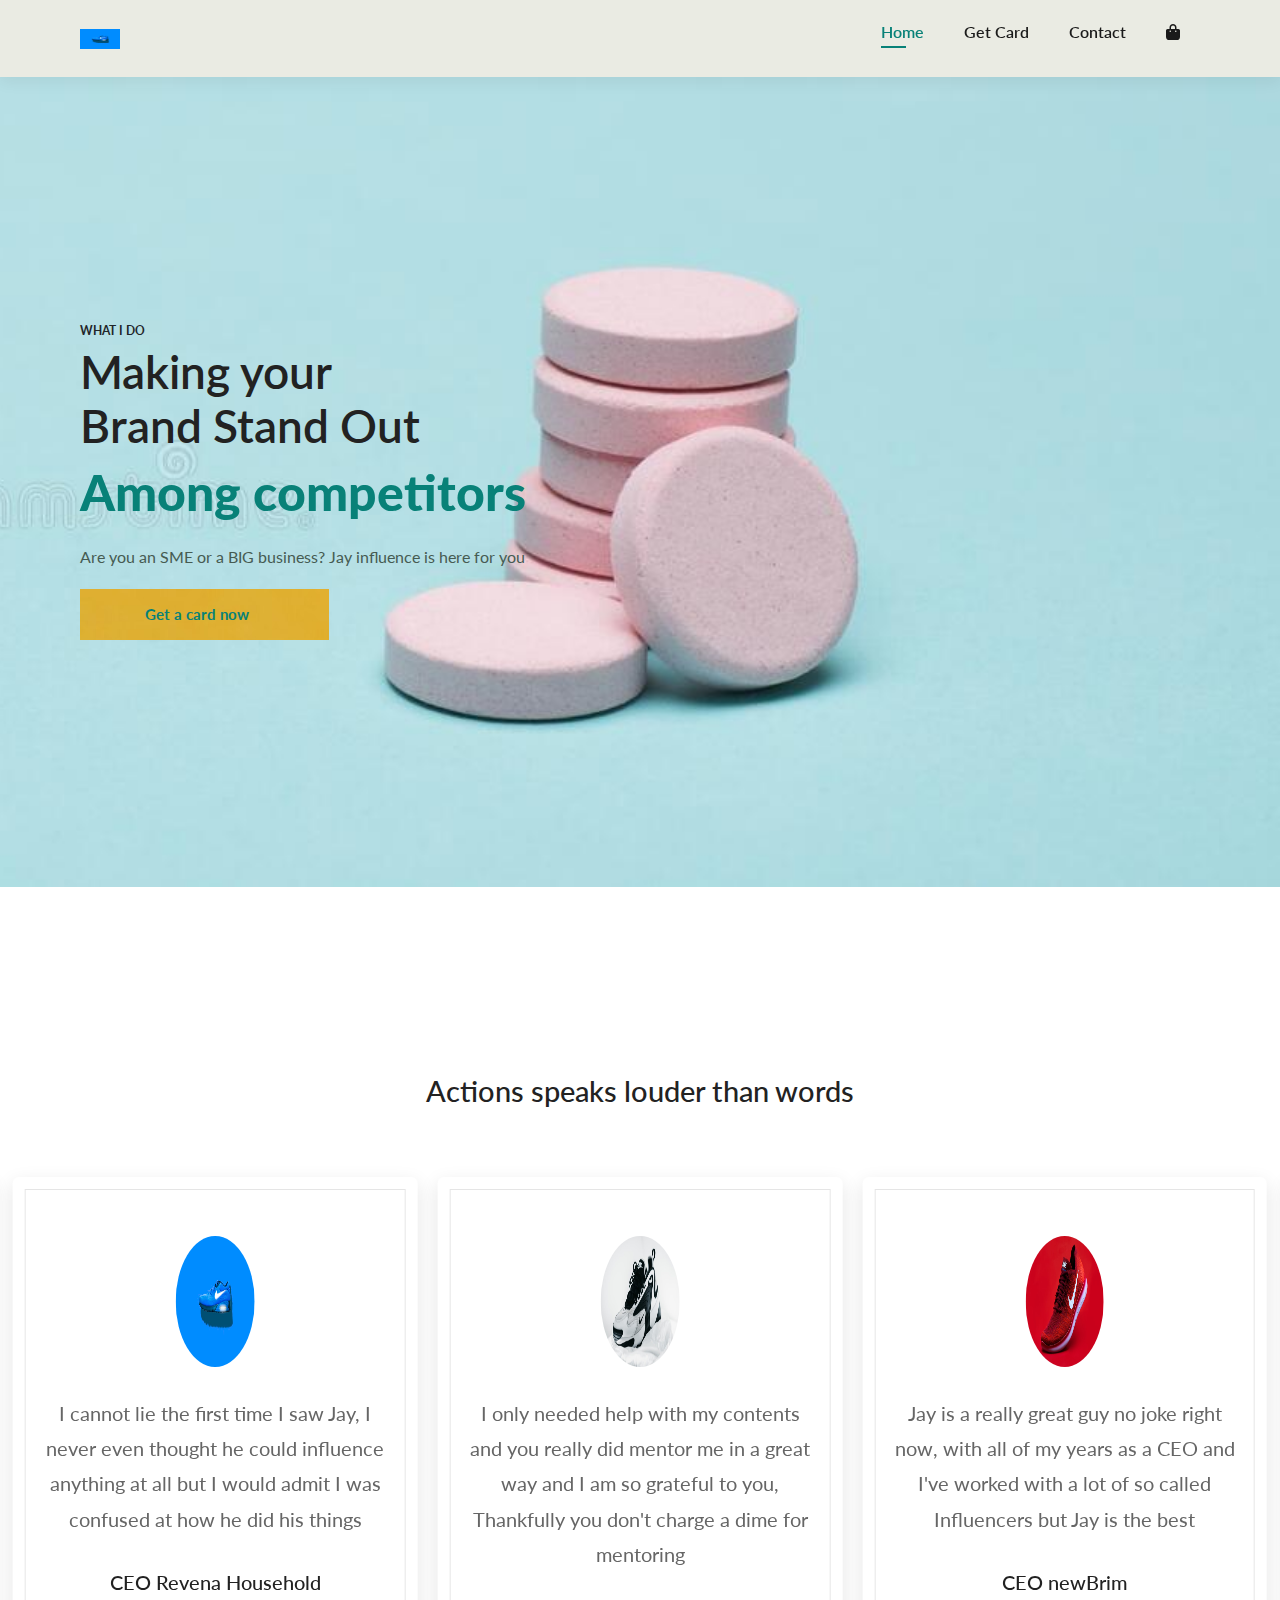
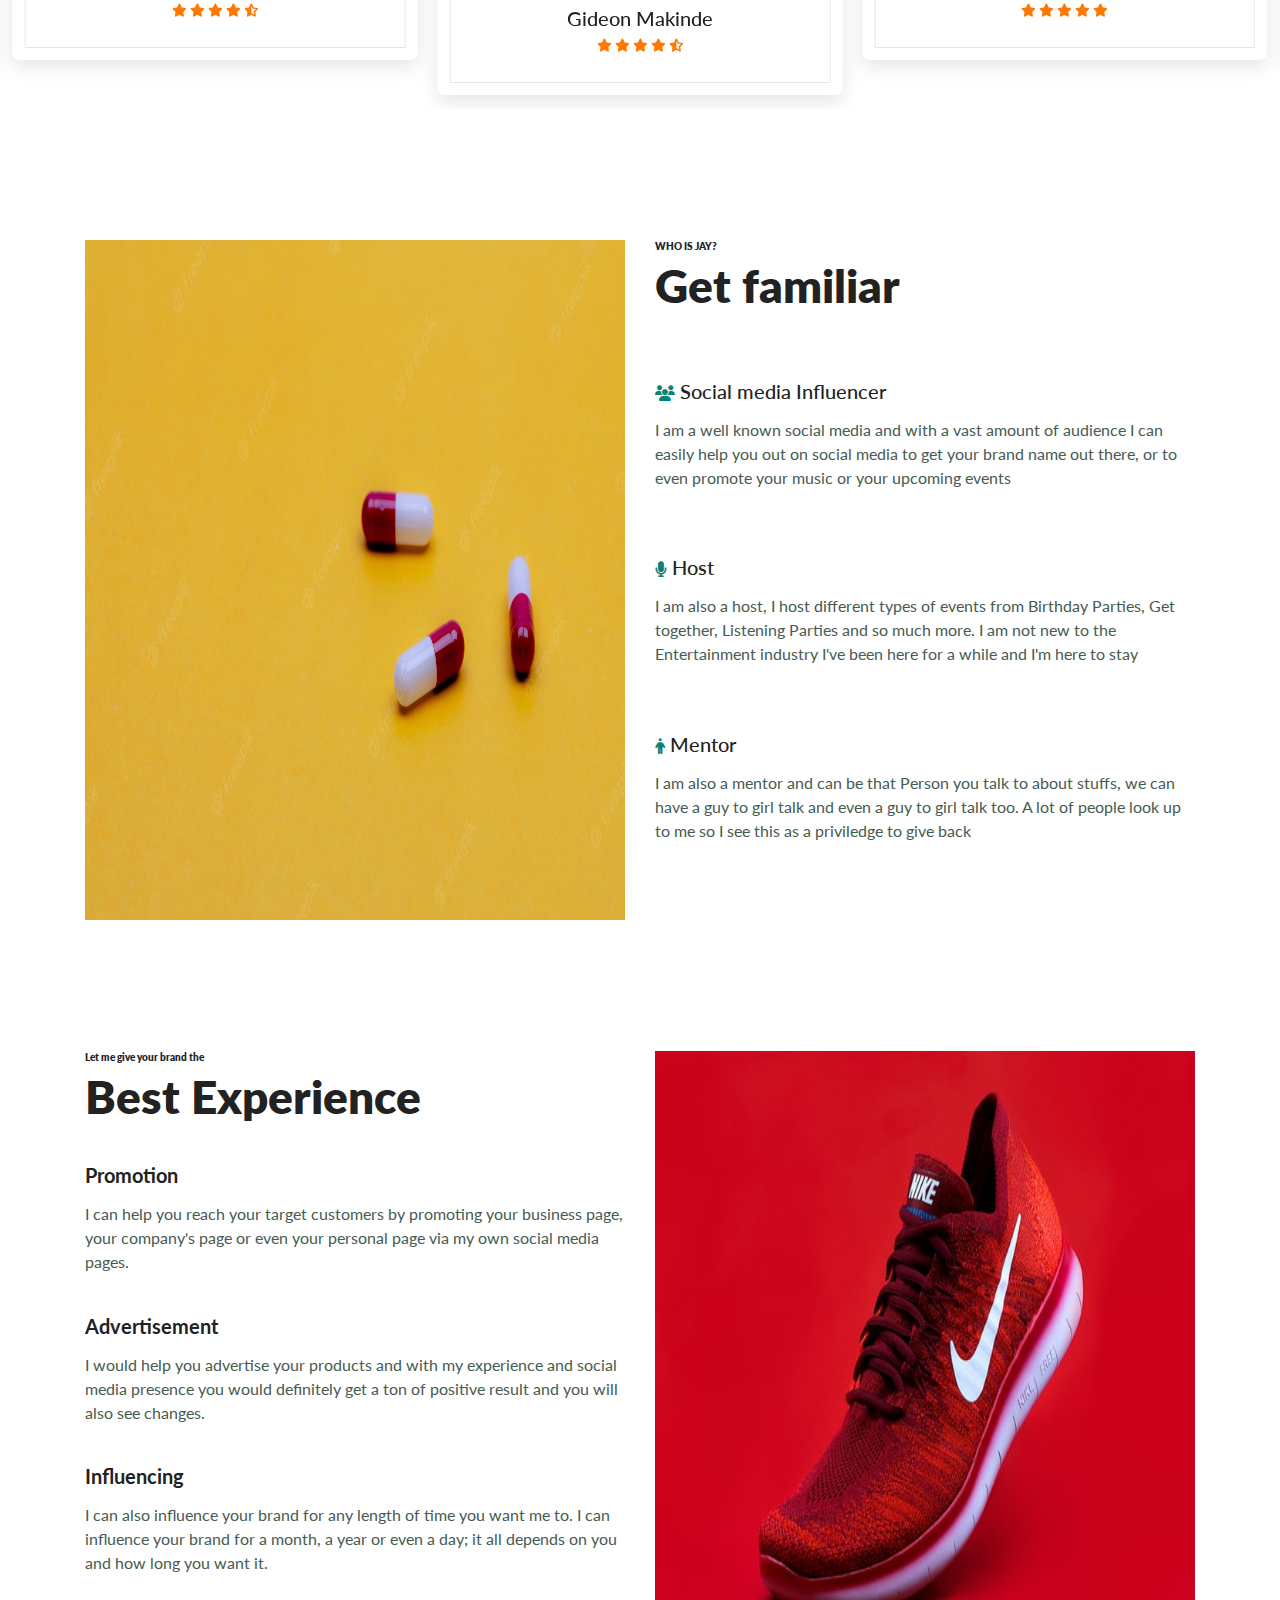
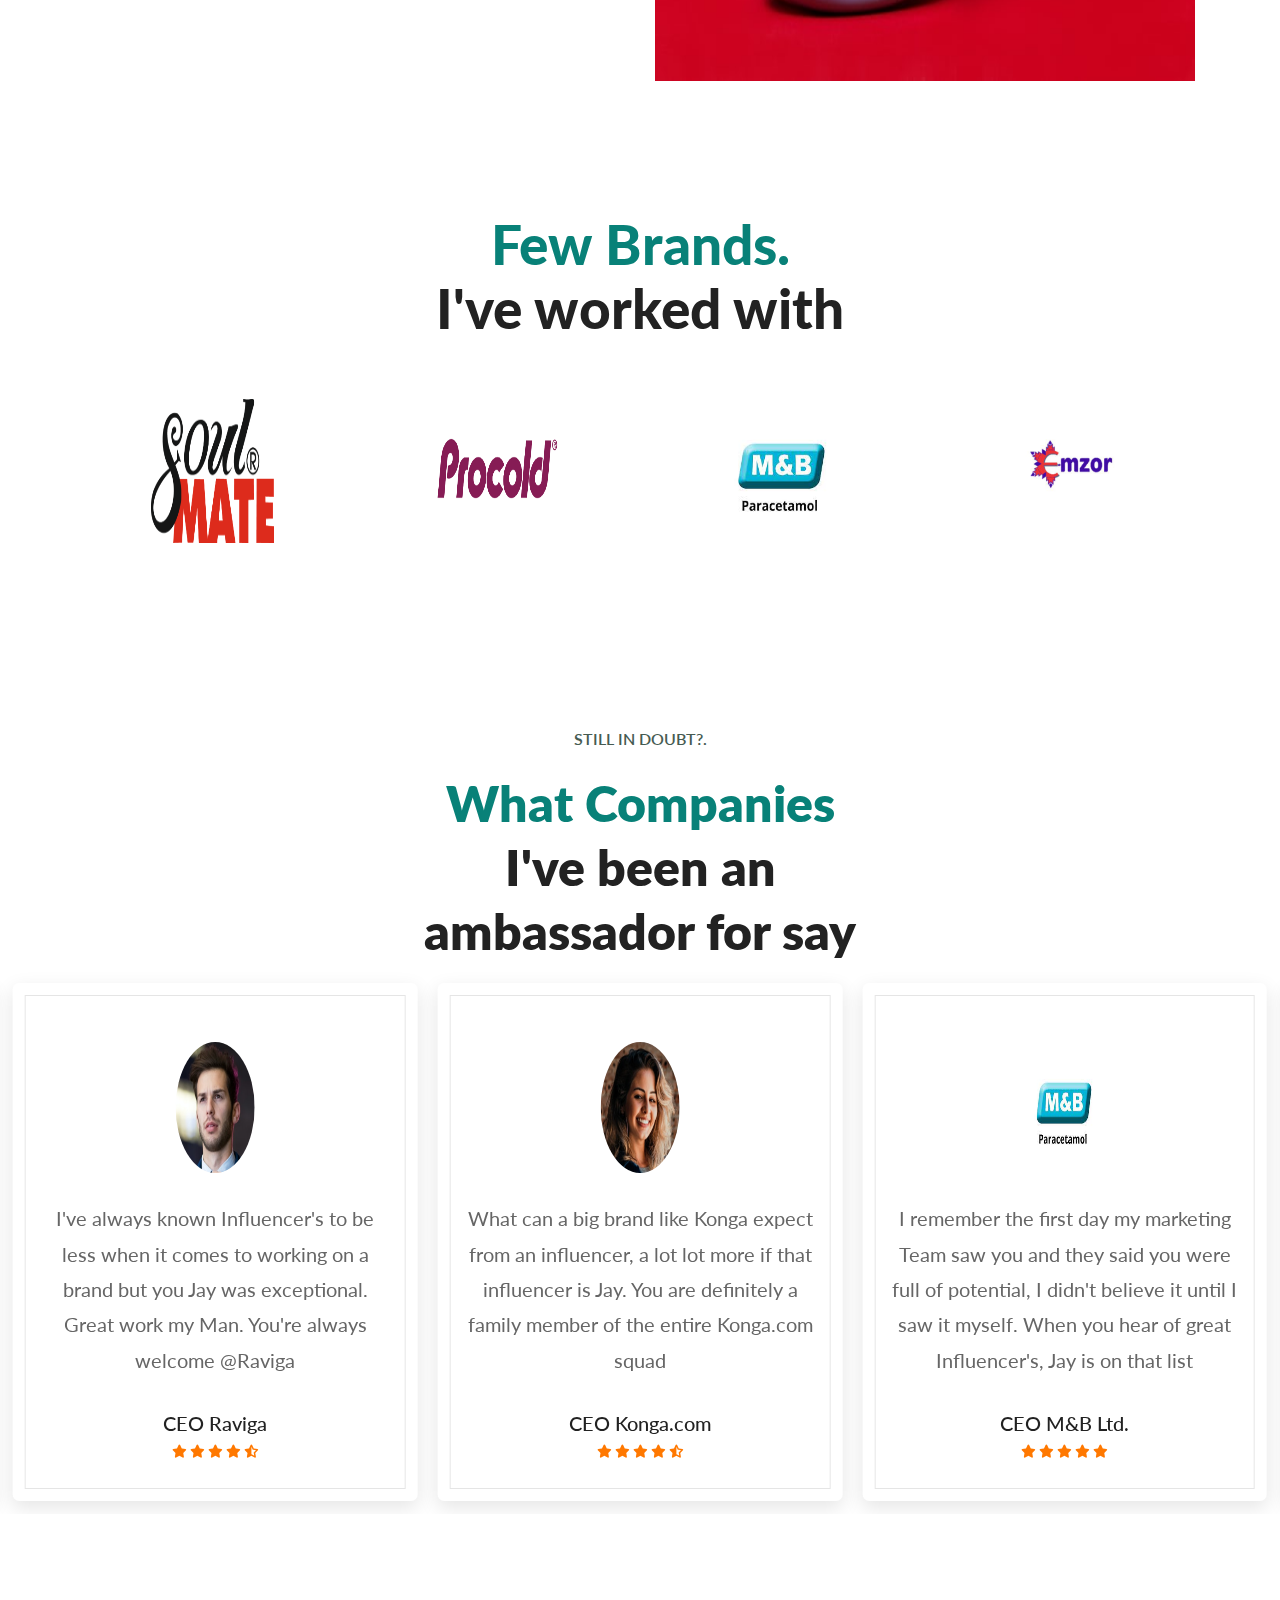
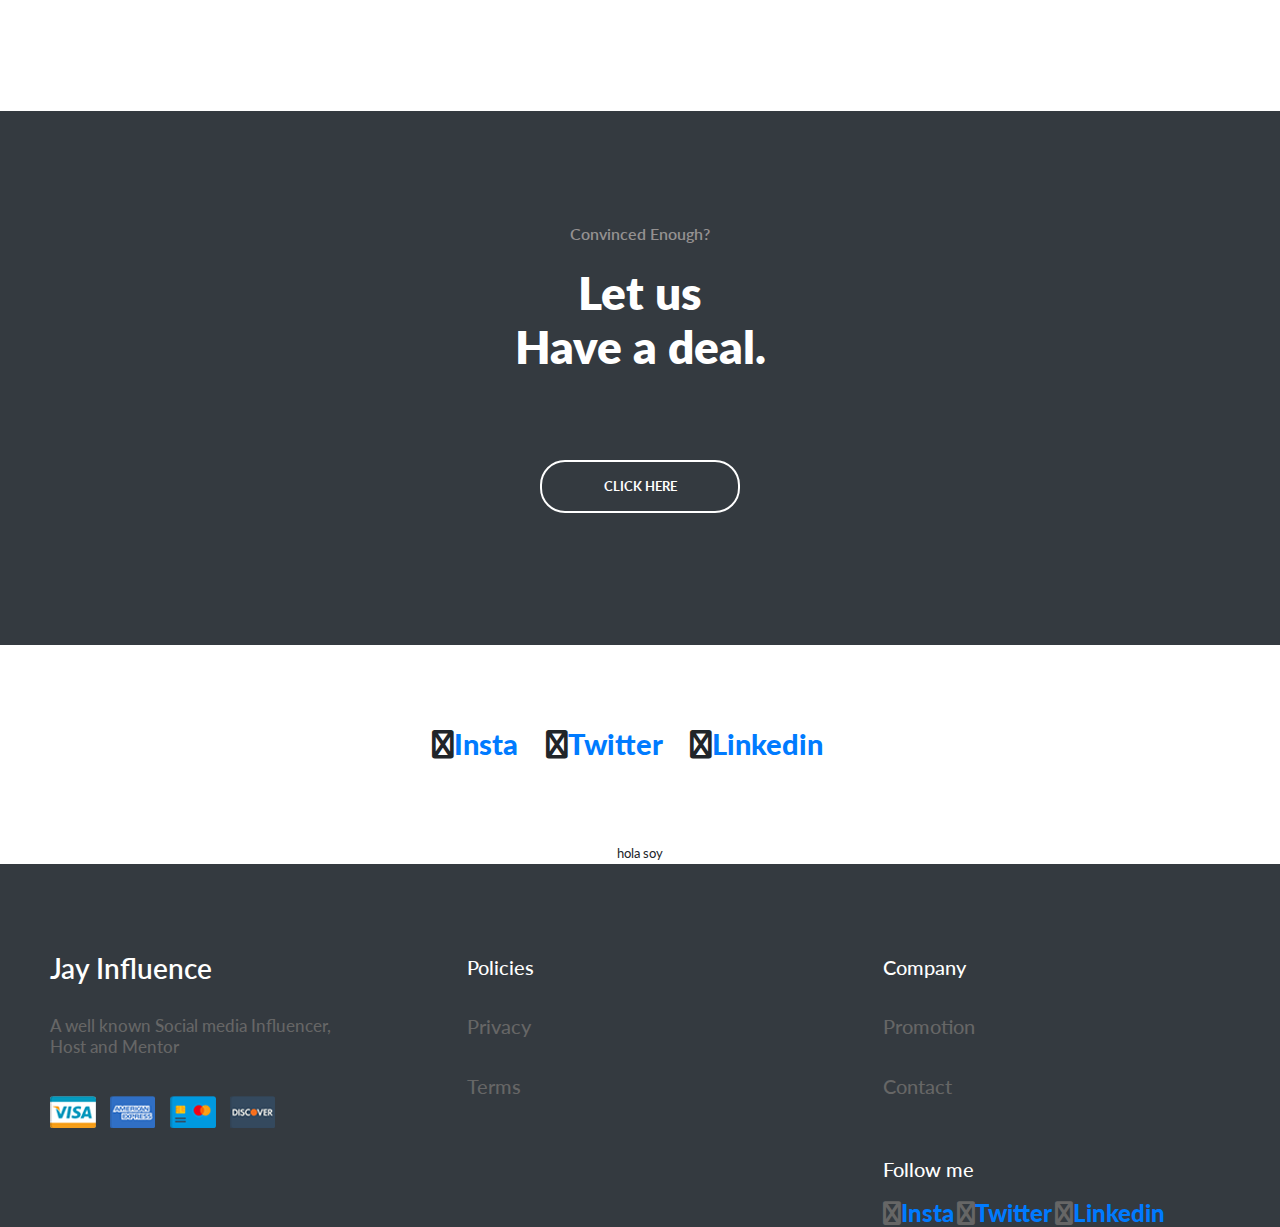
==== index.html @ 0b3c60cf "done all the Products, renaining a Cart" ====
<!DOCTYPE html>
<html lang="en">

<head>
    <meta charset="UTF-8">
    <meta http-equiv="X-UA-Compatible" content="IE=edge">
    <meta name="viewport" content="width=device-width, initial-scale=1.0">
    <link
        href="https://fonts.googleapis.com/css2?family=Lato:ital,wght@0,100;0,300;0,400;0,700;0,900;1,100;1,300;1,400;1,700&family=Poppins:wght@100;300;400;500;600;700&display=swap"
        rel="stylesheet">
    <link rel="stylesheet" href="./css/bootstrap.css">
    <link rel="stylesheet" href="./css/styles.css">

    <title>Jay - Social media Influencer</title>

    <!-- Font aweseome cdn link  -->
    <link rel="stylesheet" href="https://cdnjs.cloudflare.com/ajax/libs/font-awesome/6.1.1/css/all.min.css">

    <!-- swiper top link  -->
    <link rel="stylesheet" href="https://unpkg.com/swiper@8/swiper-bundle.min.css" />
</head>

<body>

    <!-- Navbar section starts  -->

    <section id="header">
        <a href="#"><img src="./img/1Nike.jpeg" class="logo" height="20" width="40" alt=""></a>

        <div>
            <ul id="navbar">
                <li><a class="active" href="./index.html">Home</a></li>
                <li><a href="./product.html">Get Card</a></li>
                <li><a href="./contact.html">Contact</a></li>
                <li><a href="./cart.html"><i class="fas fa-shopping-bag"></i></a></li>
                <!--  -->
            </ul>
        </div>




    </section>

    <!-- Navbar section ends  -->

    <!-- The banner image & text section starts -->

    <section id="hero">
        <h6>WHAT I DO</h6>
        <h2>Making your <br> Brand Stand Out </h2>
        <h1> Among competitors</h1>
        <p>Are you an SME or a BIG business? Jay influence is here for you</p>
        <a href="./product.html"><button>Get a card now</button></a>
    </section>


    <!-- The banner image & text section ends -->


    <!-- The swiper section starts  -->

    <section id="review" class="review">
        <div class="heading"> <br>
            <h2>Actions speaks louder than words</h2>
        </div>

        <div class="swiper review-slider">

            <div class="swiper-wrapper">

                <div class="swiper-slide box"> <br>
                    <img src="./img/6blkZOOM.jpeg" alt="customer reviews">
                    <p>I only needed help with my contents and you really did mentor me in a great way and I am so
                        grateful to you, Thankfully you don't charge a dime for mentoring</p>
                    <h4>Gideon Makinde</h4>
                    <div class="stars">
                        <i class="fas fa-star"></i>
                        <i class="fas fa-star"></i>
                        <i class="fas fa-star"></i>
                        <i class="fas fa-star"></i>
                        <i class="fas fa-star-half-alt"></i>
                    </div>
                </div>

                <div class="swiper-slide box"> <br>
                    <img src="./img/4red.jpeg" alt="customer reviews">
                    <p>Jay is a really great guy no joke right now, with all of my years as a CEO and I've worked with a
                        lot of so called Influencers but Jay is the best</p>
                    <h4>CEO newBrim</h4>
                    <div class="stars">
                        <i class="fas fa-star"></i>
                        <i class="fas fa-star"></i>
                        <i class="fas fa-star"></i>
                        <i class="fas fa-star"></i>
                        <i class="fas fa-star"></i>
                    </div>
                </div>

                <div class="swiper-slide box"> <br>
                    <img src="./img/3WhiteRockandRole.jpg" alt="customer reviews">
                    <p>I give three gbosa's to Jay for his amazing Job with our brand,he took our brand like it was his
                        from day one. We still even work together </p>
                    <h4>Omen's Exotics</h4>
                    <div class="stars">
                        <i class="fas fa-star"></i>
                        <i class="fas fa-star"></i>
                        <i class="fas fa-star"></i>
                        <i class="fas fa-star"></i>
                        <i class="fas fa-star-half-alt"></i>
                    </div>
                </div>

                <div class="swiper-slide box"> <br>
                    <img src="./img/1Nike.jpeg" alt="customer reviews">
                    <p>I cannot lie the first time I saw Jay, I never even thought he could influence anything at all
                        but I would admit I was confused at how he did his things</p>
                    <h4>CEO Revena Household</h4>
                    <div class="stars">
                        <i class="fas fa-star"></i>
                        <i class="fas fa-star"></i>
                        <i class="fas fa-star"></i>
                        <i class="fas fa-star"></i>
                        <i class="fas fa-star-half-alt"></i>
                    </div>
                </div>

            </div>

        </div>

    </section>


    <!-- The swiper section ends  -->



    <!-- The get to know Jay section starts  -->

    <section id="familiar">


        <div class="container">
            <div class="row">

                <div class="col-md-6 col-xs-6 col-sm-6 col-lg-6">
                    <img src="./img/bannerButton.jpg" width="100%" height="680px" alt="">
                </div>
                <div class="col-md-6 col-xs-6 col-sm-6 col-lg-6">
                    <h6>WHO IS JAY?</h6>
                    <h2>Get familiar</h2>

                    <div class="knowJay">
                        <h4><i class="fas fa-users"></i> Social media Influencer</h4>
                        <p>I am a well known social media and with a vast amount of audience I can easily help you out
                            on
                            social media to get your brand name out there, or to even promote your music or your
                            upcoming events</p>
                    </div>
                    <div class="knowJay">
                        <h4><i class="fas fa-microphone"></i> Host</h4>
                        <p>I am also a host, I host different types of events from Birthday Parties, Get together,
                            Listening Parties and so much more. I am not new to the Entertainment industry I've been
                            here for a while and I'm here to stay</p>
                    </div>
                    <div class="knowJay">
                        <h4><i class="fas fa-person"></i> Mentor</h4>
                        <p>I am also a mentor and can be that Person you talk to about stuffs, we can have a guy to girl
                            talk and even a guy to girl talk too. A lot of people look up to me so I see this as a
                            priviledge to give back</p>
                    </div>
                </div>
            </div>
        </div>

    </section>

    <!-- The get to know Jay section ends  -->


    <!-- The brand experience section starts -->

    <section id="experience">
        <div class="container">
            <div class="row">

                <div class="col-md-6 col-xs-6 col-sm-6 col-lg-6">
                    <h6>Let me give your brand the</h6>
                    <h2>Best Experience</h2>

                    <div class="jayWork">
                        <h4>Promotion</h4>
                        <p>I can help you reach your target customers by promoting your business page, your company's
                            page or even your personal page via my own social media pages.</p>
                    </div>
                    <div class="jayWork">
                        <h4>Advertisement</h4>
                        <p>I would help you advertise your products and with my experience and social media presence you
                            would definitely get a ton of positive result and you will also see changes.</p>
                    </div>
                    <div class="jayWork">
                        <h4>Influencing</h4>
                        <p>I can also influence your brand for any length of time you want me to. I can influence your
                            brand for a month, a year or even a day; it all depends on you and how long you want it.</p>
                    </div>
                </div>
                <div class="col-md-6 col-xs-6 col-sm-6 col-lg-6">
                    <img src="./img/4red.jpeg" width="100%" height="630px" alt="">
                </div>

            </div>
        </div>
    </section>


    <!-- The brand experience section ends -->


    <!-- The few brand section starts  -->

    <section id="fewBrands">
        <div class="brandTalk">
            <h1><span>Few Brands.</span> <br> I've worked with</h1>
        </div>
        <div class="container">
            <div class="row">


                <div class="col-md-3 col-xs-3 col-sm-3 col-lg-3">
                    <img src="./img/soulMate Logo.png" width="100%" height="200px" alt="brands">

                </div>
                <div class="col-md-3 col-xs-3 col-sm-3 col-lg-3">
                    <img src="./img/procoldLogo.png" width="100%" height="200px" alt="">

                </div>
                <div class="col-md-3 col-xs-3 col-sm-3 col-lg-3">
                    <img src="./img/m&blogo.jpg" width="100%" height="200px" alt="">

                </div>
                <div class="col-md-3 col-xs-3 col-sm-3 col-lg-3">
                    <img src="./img/emzorLogo2.jpg" width="100%" height="200px" alt="">

                </div>

            </div>
        </div>
    </section>


    <!-- The few brand section ends  -->




    <!-- The still in doubt section starts  -->



    <section id="doubt" class="review">
        <div class="brandTalk2">
            <p>STILL IN DOUBT?.</p>
            <h1><span>What Companies</span> <br> I've been an <br> ambassador for say </h1>
        </div>

        <div class="swiper review-slider">

            <div class="swiper-wrapper">

                <div class="swiper-slide box"> <br>
                    <img src="./img/pic-4.png" alt="customer reviews">
                    <p>What can a big brand like Konga expect from an influencer, a lot lot more if that influencer is
                        Jay. You are definitely a family member of the entire Konga.com squad</p>
                    <h4>CEO Konga.com</h4>
                    <div class="stars">
                        <i class="fas fa-star"></i>
                        <i class="fas fa-star"></i>
                        <i class="fas fa-star"></i>
                        <i class="fas fa-star"></i>
                        <i class="fas fa-star-half-alt"></i>
                    </div>
                </div>

                <div class="swiper-slide box"> <br>
                    <img src="./img/m&blogo.jpg" alt="customer reviews">
                    <p>I remember the first day my marketing Team saw you and they said you were full of potential, I
                        didn't believe it until I saw it myself. When you hear of great Influencer's, Jay is on that
                        list</p>
                    <h4>CEO M&B Ltd.</h4>
                    <div class="stars">
                        <i class="fas fa-star"></i>
                        <i class="fas fa-star"></i>
                        <i class="fas fa-star"></i>
                        <i class="fas fa-star"></i>
                        <i class="fas fa-star"></i>
                    </div>
                </div>

                <div class="swiper-slide box"> <br>
                    <img src="./img/pic-2.png" alt="customer reviews">
                    <p>I really love what you do, at the board we first decided to give you a One year ambassador deal,
                        we thought it was a bad investment but it wasn't. Thanks a lot </p>
                    <h4>Hr Guiness</h4>
                    <div class="stars">
                        <i class="fas fa-star"></i>
                        <i class="fas fa-star"></i>
                        <i class="fas fa-star"></i>
                        <i class="fas fa-star"></i>
                        <i class="fas fa-star-half-alt"></i>
                    </div>
                </div>

                <div class="swiper-slide box"> <br>
                    <img src="./img/pic-3.png" alt="customer reviews">
                    <p>I've always known Influencer's to be less when it comes to working on a brand but you Jay was
                        exceptional. Great work my Man. You're always welcome @Raviga</p>
                    <h4>CEO Raviga</h4>
                    <div class="stars">
                        <i class="fas fa-star"></i>
                        <i class="fas fa-star"></i>
                        <i class="fas fa-star"></i>
                        <i class="fas fa-star"></i>
                        <i class="fas fa-star-half-alt"></i>
                    </div>
                </div>

            </div>

        </div>

    </section>




    <!-- The still in doubt section ends  -->




    <!-- The let's make a deal section starts  -->

    <section id="deal">

        <div class="col-md-12 bg-dark"> <br>
            <p>Convinced Enough?</p>
            <h2>Let us <br> Have a deal.</h2>

            <button class="butnn"><a href="./product.html">CLICK HERE</a></button>
        </div>

    </section>


    <!-- The let's make a deal section ends  -->




    <!-- The first contact links section starts  -->

    <div id="contact">
        <div class="contactLinks"> <br>
            <i class="fas fa-instagram"><a href="https://www.instagram.com/emmanuel.9944/">Insta</a></i>
            <i class="fas fa-linkedin"><a href="https://www.instagram.com/emmanuel.9944/">Twitter</a></i>
            <i class="fas fa-twitter"><a href="https://www.instagram.com/emmanuel.9944/">Linkedin</a></i>
        </div> <br>
        hola soy
    </div>




    <!-- The first contact links section ends  -->


    <!-- The footer section starts  -->

    <section id="footer" class="footer bg-dark">
        <div class="box-container"> 
            <div class="box">
                <h2>Jay Influence</h2>
                <h6>A well known Social media Influencer, <br> Host and Mentor</h6>

                <img src="./img/payment.png" alt="">
            </div>
            <div class="box">
                <h4>Policies</h4>
                <p><a href="#" class="links">Privacy</a></p>
                <p><a href="#" class="links">Terms</a></p>
            </div>
            <div class="box">
                <h4>Company</h4>
                <p><a href="./product.html" class="links">Promotion</a></p>
                <p><a href="./contact.html" class="links">Contact</a></p>
                <h5>Follow me</h5>
                <i class="fas fa-instagram"><a href="https://www.instagram.com/emmanuel.9944/">Insta</a></i>
            <i class="fas fa-linkedin"><a href="https://www.instagram.com/emmanuel.9944/">Twitter</a></i>
            <i class="fas fa-twitter"><a href="https://www.instagram.com/emmanuel.9944/">Linkedin</a></i>
            </div>
        </div>
    </section>




    <!-- The footer section ends  -->










    <!-- swiper bottom link  -->
    <script src="https://unpkg.com/swiper@8/swiper-bundle.min.js"></script>



    <script src="./js/scripts.js"></script>
</body>

</html>
---- css/styles.css ----
* {
    font-family: 'Lato', sans-serif;
    padding: 0;
    margin: 0;
    box-sizing: border-box;
}

:root {
    --orange: #ff7800;
    --green: rgb(0, 100, 0);
    --black: #130f40;
    --light-color: #666;
    --box-shadow: 0 0.5rem 1.5rem rgba(0, 0, 0, 0.1);
    --box-shadowNav: 0 5px 10px rgba(0, 0, 0, 0.1);
    --border: .2rem solid rgba(0, 0, 0, 0.1);
    --outline: .1rem solid rgba(0, 0, 0, 0.1);
    --outline-hover: .2rem solid var(--black);
}

/* Global styling for all our elements 
    by doing this we are saving time and not having
    to write the same styling over and over again
*/

html {
    font-size: 82%;
}

h1 {
    font-size: 50px;
    line-height: 64px;
    color: #222;
}

h2 {
    font-size: 46px;
    line-height: 54px;
    color: #222;
}

h4 {
    font-size: 20px;
    color: #222;
}

h6 {
    font-size: 12px;
    font-weight: 700;
}

p {
    font-size: 16px;
    color: #465b52;
    margin: 15px 0 20px 0;
}

.section-p1 {
    padding: 40px 80px;
}

.section-m1 {
    margin: 40px 0;
}

body {
    width: 100%;
}

/* Styling the navigation section  */

#header {
    display: flex;
    align-items: center;
    justify-content: space-between;
    padding: 20px 80px;
    background: #eaebe3;
    box-shadow: 0 5px 15px rgba(0, 0, 0, 0.06);
    z-index: 999;
    position: sticky;
    top: 0;
    left: 0;
}

#navbar {
    display: flex;
    align-items: center;
    justify-content: center;
}

#navbar li {
    list-style: none;
    padding: 0 20px;
    position: relative;
}

#navbar li a {
    text-decoration: none;
    font-size: 16px;
    font-weight: 520;
    color: #1a1a1a;
    transition: 0.3s ease;
}

/* Styling the button at the nav  */
/* 


/* The hover effect for our nav links  
and the effect that shows we're in a particular page
*/

#navbar li a:hover,
#navbar li a.active {
    color: #088178;
}

/* underline effect when we hover over our li */


#navbar li a.active::after,
#navbar li a:hover::after {
    content: "";
    width: 30%;
    height: 2px;
    background: #088178;
    position: absolute;
    bottom: -4px;
    left: 20px;
}

/* Done with the navigation: styling the home page */

#hero {
    background-image: url(../img/bannerBg2.jpg);
    height: 90vh;
    width: 100%;
    background-position: top 25% right 0%;
    background-size: cover;
    padding: 0 80px;
    display: flex;
    flex-direction: column;
    align-items: flex-start;
    justify-content: center;
}

/* Adding some colors to our text on screen  */
#hero h4 {
    padding-bottom: 15px;
}

#hero h2 {
    font-weight: 600;
}

#hero h1 {
    color: #088178;
    font-weight: 900;
}

#hero button {
    background-image: url(../img/bannerButton.jpg);
    background-color: transparent;
    color: #088178;
    border: 0;
    padding: 14px 80px 14px 65px;
    background-repeat: no-repeat;
    cursor: pointer;
    font-weight: 700;
    font-size: 15px;
}


/* Styling the review sections  */
.review {
    margin-top: 10rem;
}

.review .heading h2 {
    text-align: center;
    font-size: 2.1rem;
    padding: 2rem 0;
    padding-bottom: 3rem;
    font-size: 2.2rem;
}

.review .review-slider {
    padding: 1rem;
}

.review .review-slider .box {
    background: #fff;
    border-radius: 0.5rem;
    text-align: center;
    padding: 3rem 2rem;
    outline-offset: -1rem;
    outline: var(--outline);
    box-shadow: var(--box-shadow);
    transition: 0.2s linear;
}

.review .review-slider .box:hover {
    outline: var(--outline-hover);
    outline-offset: 0rem;
}

.review .review-slider .box img {
    height: 10rem;
    width: 6rem;
    border-radius: 50%;
}

.review .review-slider .box p {
    padding: 1rem 0;
    line-height: 1.8;
    color: var(--light-color);
    font-size: 1.5rem;
}

.review .review-slider .box h3 {
    padding-bottom: 0.5rem;
    color: var(--black);
    font-size: 2.6rem;
    text-align: center;
}

.review .review-slider .box .stars i {
    color: var(--orange);
    font-size: 1.0rem;
}

/* Styling the familar section  */

#familiar {
    margin-top: 10rem;
}

#familiar .col-md-6 h6 {
    font-weight: 750;
    font-size: 0.8rem;
}

#familiar .col-md-6 h2 {
    font-weight: 750;
}

#familiar .col-md-6 .knowJay {
    margin-top: 5rem;
}

#familiar .col-md-6 .knowJay i {
    color: #088178;
    font-size: 1.2rem;
}

/* Styling the experience section  */

#experience {
    margin-top: 10rem;
}

#experience .col-md-6 h6 {
    font-weight: 750;
    font-size: 0.8rem;
}

#experience .col-md-6 h2 {
    font-weight: 750;
}

#experience .col-md-6 .jayWork {
    margin-top: 3rem;
}

#experience .col-md-6 .jayWork h4 {
    font-weight: bolder;

}

/* Styling the brand section  */

#fewBrands {
    margin-top: 10rem;
}

/* styling the brand talk */

#fewBrands .brandTalk h1 {
    font-size: 4.2rem;
}

#fewBrands .container .col-md-3 img {
    padding: 4rem 5rem;
    height: 19rem;
}



#fewBrands .brandTalk h1 {
    text-align: center;
    font-weight: 900;
}

#fewBrands .brandTalk h1 span {
    color: #088178;
}


/* Styling the still in doubt section  */

#doubt .brandTalk2 p {
    text-align: center;
    font-weight: 600;
}

#doubt .brandTalk2 h1 {
    text-align: center;
    font-weight: 800;

}

#doubt .brandTalk2 h1 span {
    color: #088178;
}

/* Styling the let's make a deal section  */

#deal {
    width: 100%;
    text-align: center;
    margin-top: 15rem;
}

#deal .col-md-12 p {
    margin-top: 7rem;
    color: rgb(148, 145, 145);
    font-weight: 600;
}

#deal .col-md-12 h2 {
    color: #fff;
    font-weight: 800;
}

/* styling the button for the deal section  */
#deal button {
    margin-top: 6rem;
    margin-bottom: 10rem;
}

.butnn {
    width: 200px;
    padding: 15px 0;
    text-align: center;
    margin: 20px 10px;
    border-radius: 25px;
    font-weight: bold;
    border: 2px solid white;
    background: transparent;
    color: white;
    cursor: pointer;
    position: relative;
    overflow: hidden;
    /* background-color: black;  don't need it for this website*/
}

/* making the link look nice  */
.butnn a {
    text-transform: none;
    text-decoration: none;
    color: white;
    font-size: 1.0rem;
}

/* Styling the contact section  */
#contact {
    text-align: center;
}

#contact .contactLinks i {
    margin-top: 5rem;
    font-size: 2.2rem;
    margin-bottom: 5rem;
    margin-right: 1.9rem;
}

/* Styling the footer section  */

.footer .box-container {
    margin-left: 50px;
    display: grid;
    grid-template-columns: repeat(auto-fit, minmax(30rem, 1fr));
    gap: 1.5rem;
}



.footer .box-container .box h4 {
    margin-top: 6rem;
    font-size: 1.5rem;
    color: #fff;
    padding: 1rem 0;

}


.footer .box-container .box p {
    color: #666;
    font-size: 1.3rem;
    font-weight: 500;

}

.footer .box-container .box h6 {
    color: #666;
    font-size: 1.3rem;
    font-weight: 500;
}


.footer .box-container .box img {
    margin-top: 2.5rem;
}


.footer .box-container .box h2 {
    margin-top: 5rem;
    font-size: 2.1rem;
    color: #fff;
    padding: 1rem 0;
    font-weight: 600;
}

.footer .box-container .box .links {
    display: inline-flex;
    font-size: 1.5rem;
    color: #666;
    padding: 1rem 0;
    text-decoration: none;
    line-height: 1.0rem;
}


.footer .box-container .box .links:hover {
    color: #fff;
}

.footer .box-container .box h5 {
    margin-top: 3rem;
    font-size: 1.5rem;
    color: #fff;
    padding: 1rem 0;
}

.footer .box-container .box i {
    font-size: 1.8rem;
    color: #666;
}


.footer .box-container .box i:hover {
    color: #fff;
}

/* Styling the product.html  */
/* the shop indicator */
.shop {
    height: 7rem;
    width: 100%;

}


.shop h4 {
    margin-top: 1rem;
    font-weight: 570;
    text-align: center;
    font-size: 2.0rem;
}

/* Stylling the info section  */

.info {
    background: lightblue;
    height: 5.0rem;
    margin-top: 15rem;
}

.info p {
    margin-top: 0.1rem;
    font-weight: 450;
    font-size: 1.3rem;
}


/* Styling the Services  */

.products {
    margin-top: 5rem;
}

.products img{
    margin-top: 4rem;
}

.productTalk {
    padding: 1rem;
}

.productTalk h4 {
    font-weight: 548;
}

.productTalk p {
    font-weight: 400;
    font-size: 1.0rem;
}

.productTalk h6 {
    font-size: 1.3rem;
}












































@media (max-width: 991px) {
    html {
        font-size: 55%;
    }

    #header {
        padding: 2rem;
        width: 100%;
    }

    section {
        padding: 2rem;
    }



}


@media (max-width: 768px) {
    #header {
        padding: 2rem;
        width: 100%;
    }

    #fewBrands .brandTalk {

        text-align: center;
    }

    #fewBrands .brandTalk h1 {
        font-size: 4.2rem;
    }

    #fewBrands .container .col-md-3 img {
        padding: 4rem 15rem;
        height: 15rem;
    }

    #hero {
        height: 90vh;
        width: 100%;
        background-position: top 25% right 0%;
        background-size: cover;
        padding: 2rem;
        display: flex;
        flex-direction: column;
        align-items: flex-start;
        justify-content: center;
    }

    #hero h6 {
        padding: 2rem;

    }

    #hero h1 {
        padding: 2rem;
        line-height: 6.5rem;
        font-size: 4.8rem;
    }

    #hero h2 {
        padding: 2rem;
        line-height: 5.0rem;
        font-size: 4.1rem;
    }

    #hero p {
        padding: 2rem;
    }

    #doubt .brandTalk2 h1 {
        font-size: 4.2rem;
    }


}

@media(max-width: 450px) {
    #header {
        padding: 1rem;
        width: 100%;
    }

    html {
        font-size: 50%;
    }

    .heading h2 {
        font-size: 2.5rem;
    }



    #experience .col-md-6 h2 {
        font-size: 3.8rem;
    }

    #experience .container .col-md-6 h6 {
        font-size: 1.5rem;
    }

    #experience .container .col-md-6 h4 {
        font-size: 2.0rem;
        font-weight: 500;
    }

    #experience .container .col-md-6 p {
        font-size: 1.5rem;
        font-weight: 500;
    }


    #familiar .col-md-6 h2 {
        font-size: 3.8rem;
    }

    #familiar .container .col-md-6 h6 {
        font-size: 1.5rem;
    }

    #familiar .container .col-md-6 h4 {
        font-size: 2.0rem;
        font-weight: 500;
    }

    #familiar .container .col-md-6 p {
        font-size: 1.5rem;
        font-weight: 500;
    }

    #fewBrands .brandTalk {

        text-align: center;
    }

    #fewBrands .brandTalk h1 {
        font-size: 4.2rem;
    }

    #fewBrands .container .col-md-3 img {
        padding: 4rem 15rem;
        height: 15rem;
    }

    #doubt .brandTalk2 {

        text-align: center;
    }

    #doubt .brandTalk2 h1 {
        font-size: 4.2rem;
        font-weight: 600;
        text-align: center;

    }

    /* making the deal section responsive  */


    #deal {
        width: 100%;
        text-align: center;
        margin-top: 15rem;
    }

    #deal .col-md-12 p {
        margin-top: 7rem;
        color: rgb(148, 145, 145);
        font-weight: 600;
        font-size: 1.5rem;
    }

    #deal .col-md-12 h2 {
        color: #fff;
        font-weight: 800;
        font-size: 4.2rem;
    }

    #deal button {
        margin-top: 6rem;
        margin-bottom: 10rem;
    }

    .butnn {
        padding: 2.0rem 1rem 2rem 2rem;
    }

    .butnn a {
        text-transform: none;
        text-decoration: none;
        color: white;
        font-size: 1.5rem;
    }


    /* In Product.html  */
    .products .col-md-3 img{
        margin-top: 3rem;
    }
    .productTalk h6 {
        font-size: 1.8rem;
    }



}
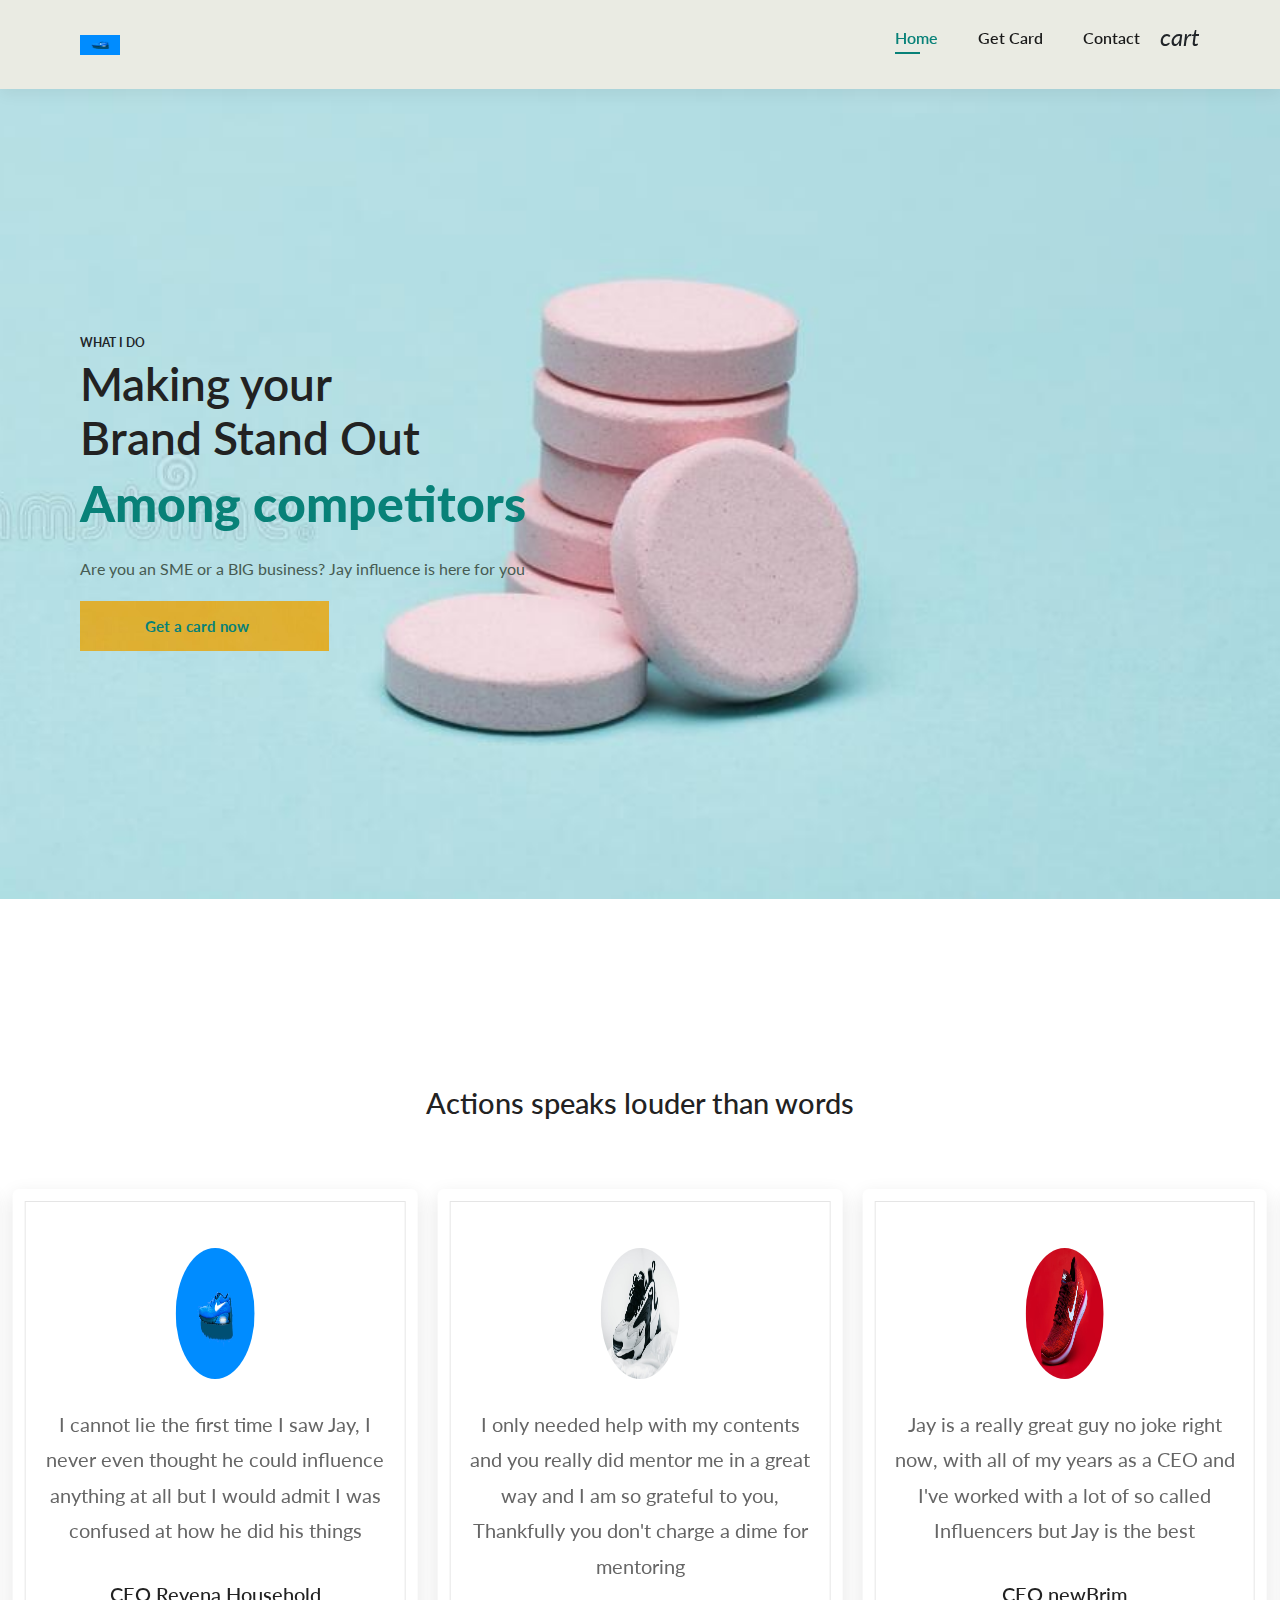
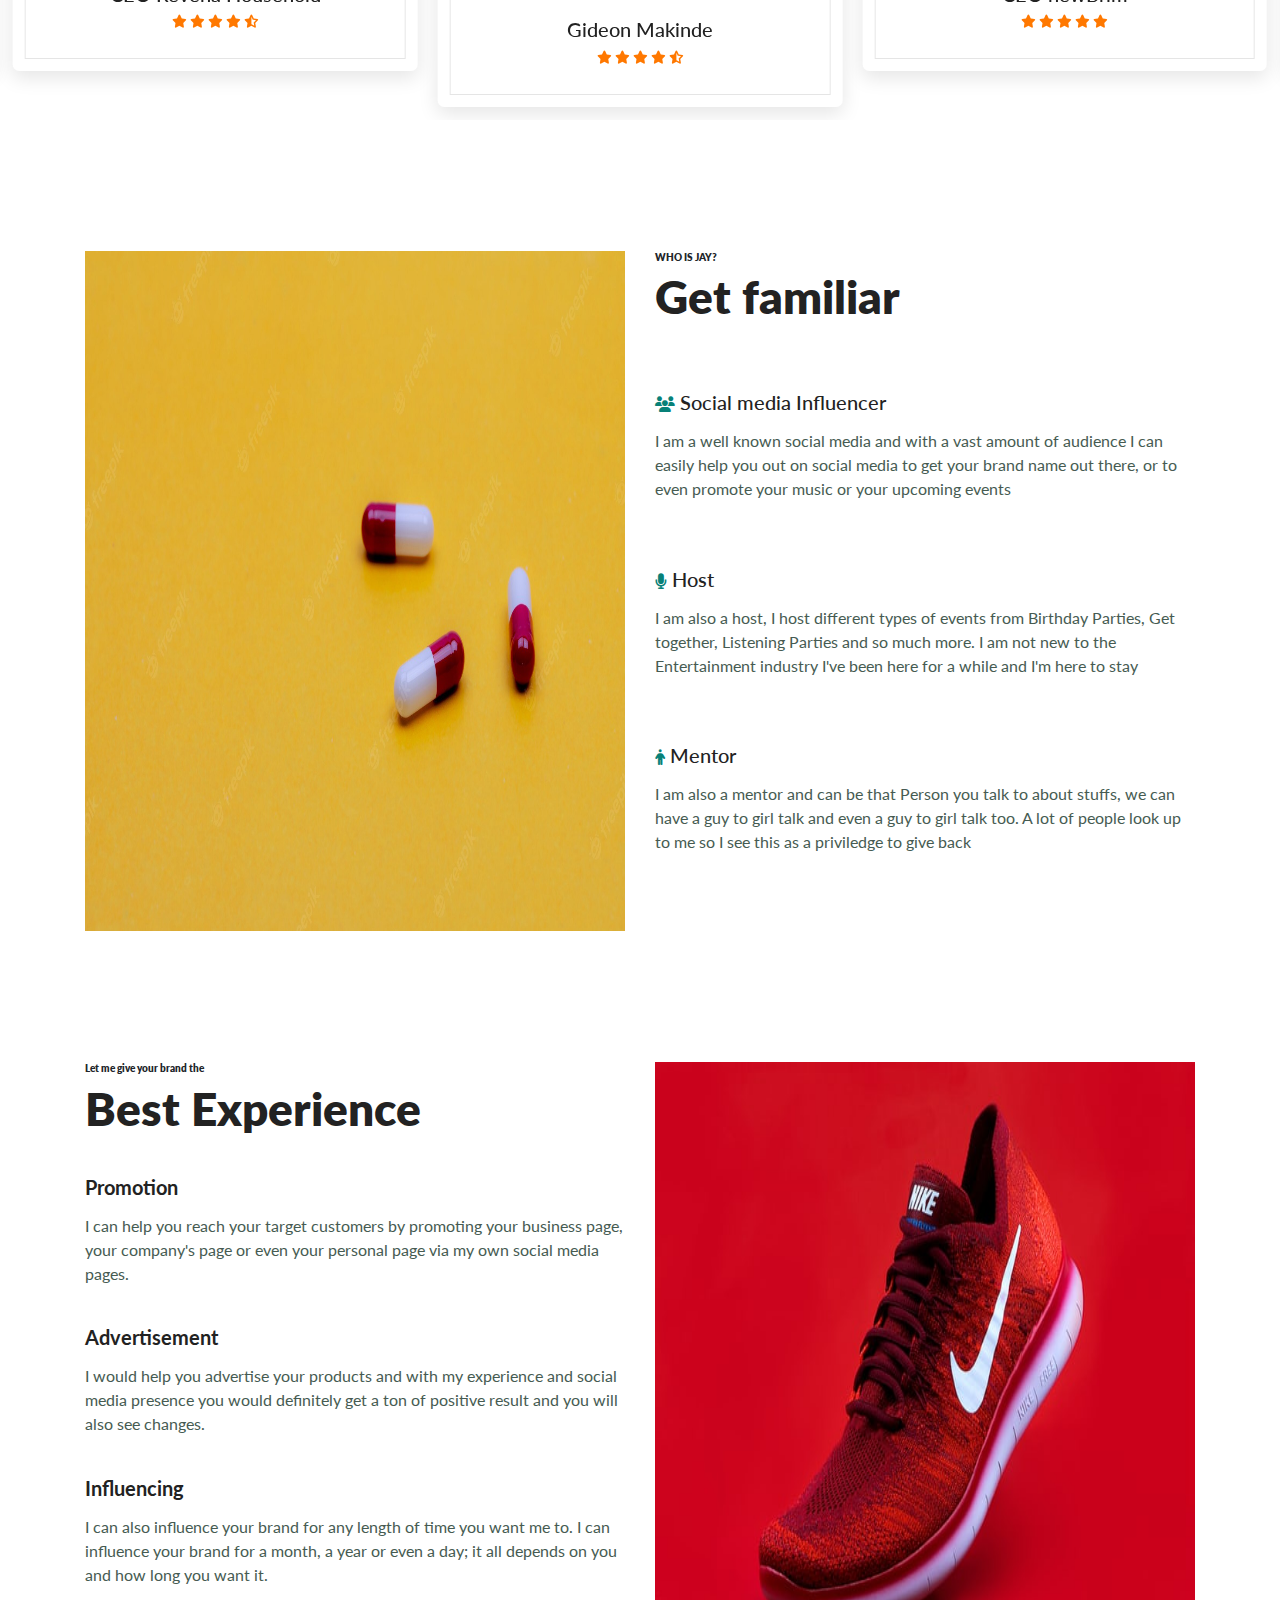
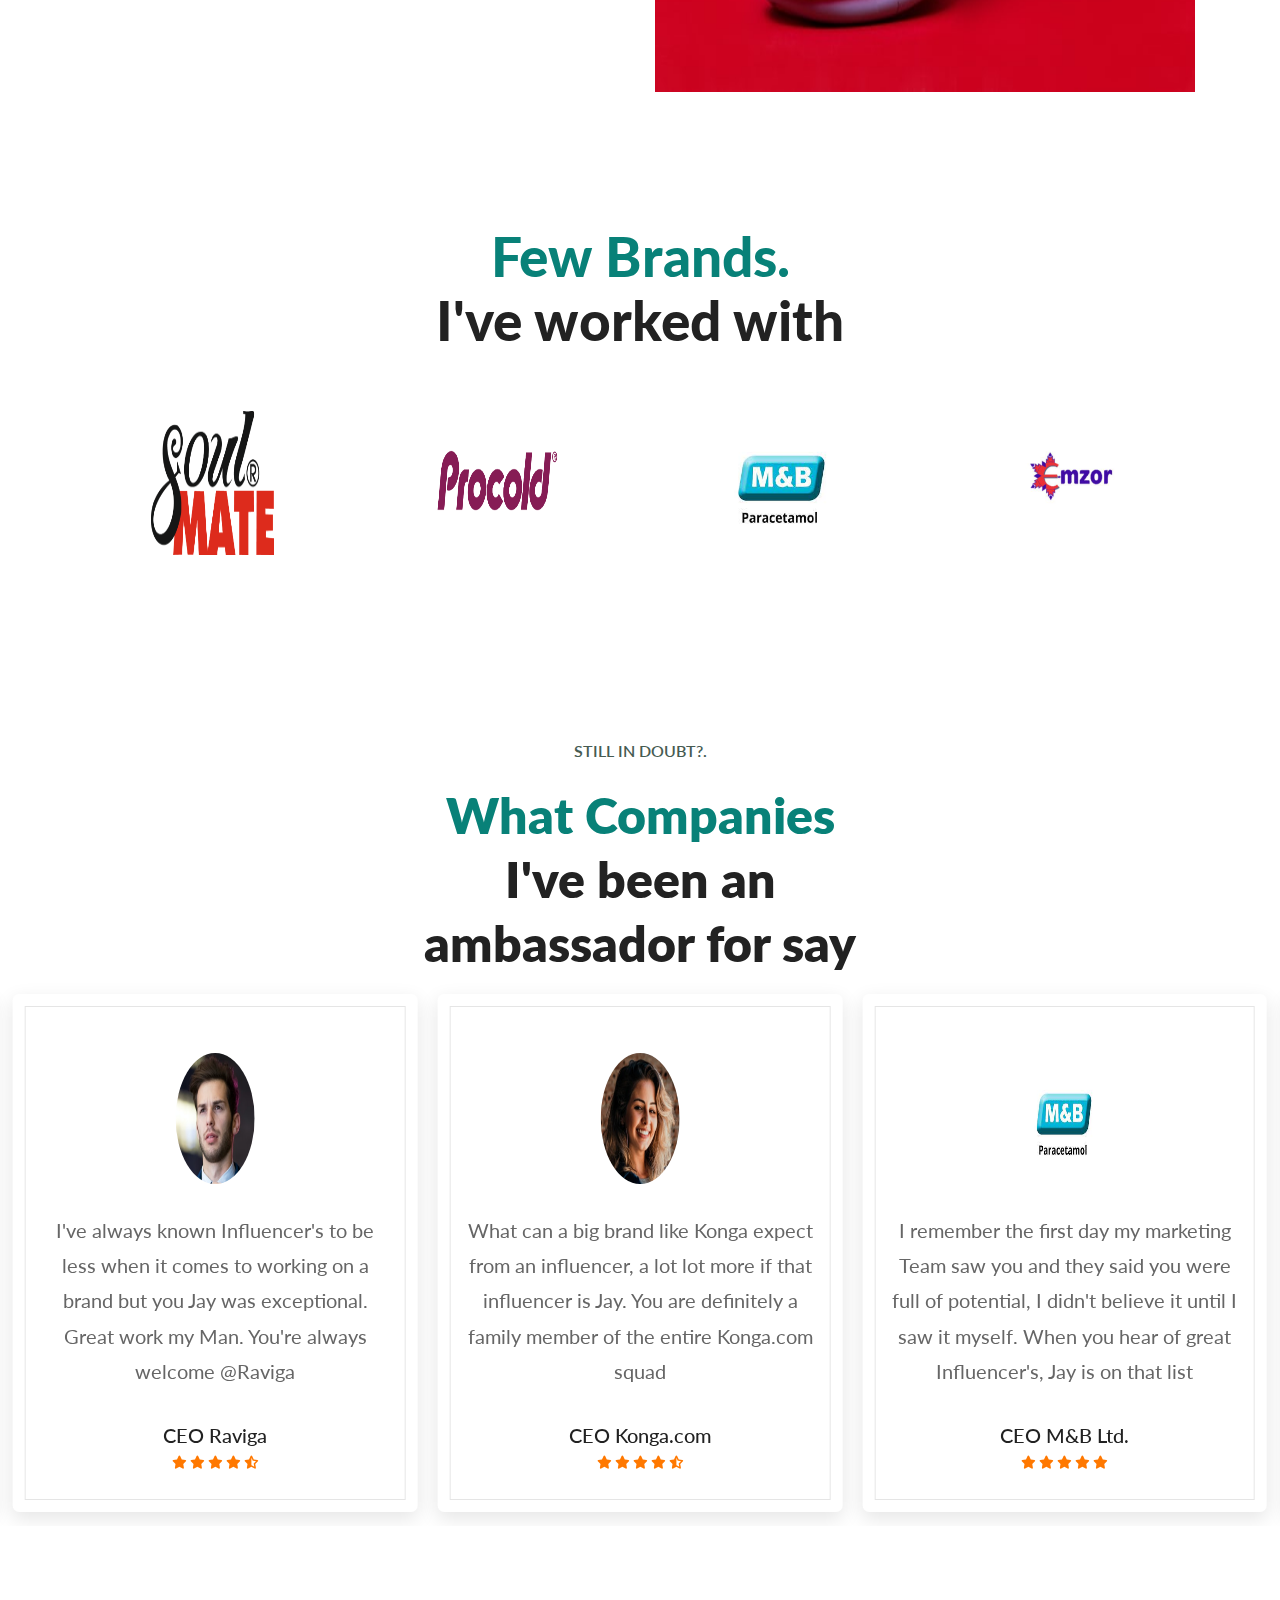
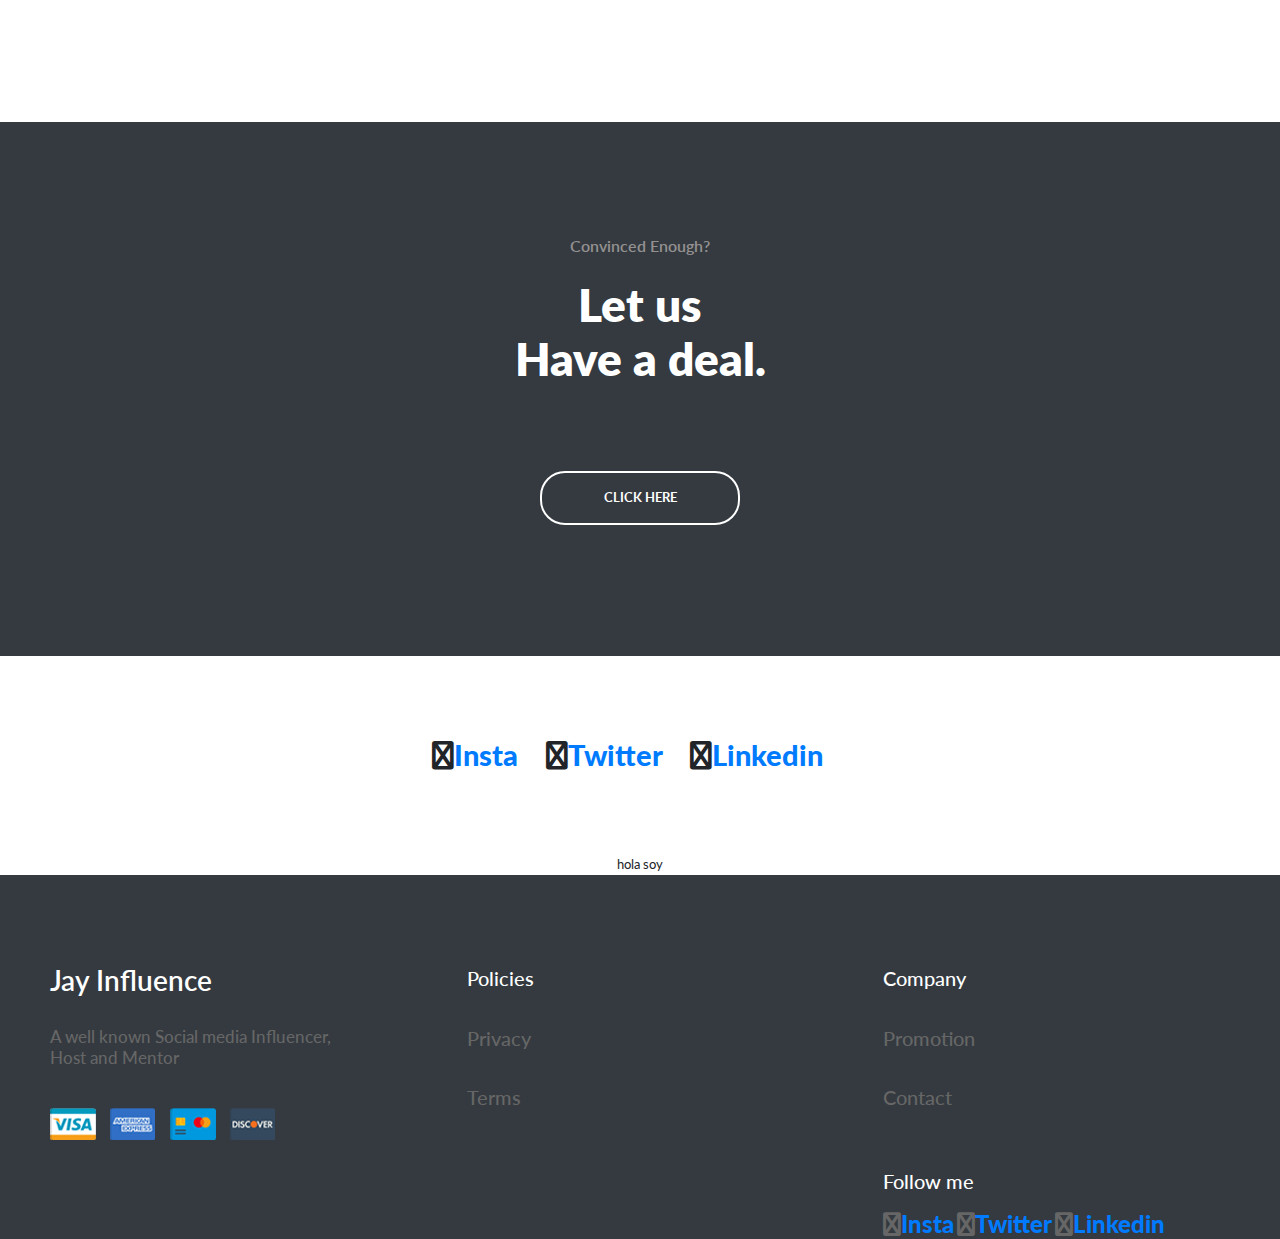
==== commit 706e7ff7: "done with the add to cart and buy buttons" ====
--- a/index.html
+++ b/index.html
@@ -24,16 +24,33 @@
 
     <!-- Navbar section starts  -->
 
+   
     <section id="header">
         <a href="#"><img src="./img/1Nike.jpeg" class="logo" height="20" width="40" alt=""></a>
 
         <div>
             <ul id="navbar">
                 <li><a class="active" href="./index.html">Home</a></li>
-                <li><a href="./product.html">Get Card</a></li>
+                <li><a  href="./product.html">Get Card</a></li>
                 <li><a href="./contact.html">Contact</a></li>
-                <li><a href="./cart.html"><i class="fas fa-shopping-bag"></i></a></li>
-                <!--  -->
+                <i class="bx bx-shopping-bag" id="cart-icon">cart</i>
+                <!-- Cart -->
+                <div class="cart">
+                    <h2 class="cart-title">Your Cart</h2>
+                    <!-- Content -->
+                    <div class="cart-content">
+ 
+                    </div>
+                    <!-- Total -->
+                    <div class="total">
+                        <div class="total-title">Total</div>
+                        <div class="total-price">₦</div>
+                    </div>
+                    <!-- Buy Button -->
+                    <button type="button" class="btn-buy"><span><a href="https://www.instagram.com/emmanuel.9944/">Buy Now</a></span></button>
+                    <!-- Cart Close -->
+                    <i class="bx bx-x" id="close-cart">X</i>
+                </div>
             </ul>
         </div>
 
--- a/css/styles.css
+++ b/css/styles.css
@@ -493,12 +493,192 @@
 
 
 /* Styling the Services  */
+/* .cart h1{
+    width: 3%;
+    position: relative;
+    top: 60px;
+    left: 90%;
+    cursor: pointer;
+}
+
+.cart h1 i{
+    cursor: pointer;
+    padding: 5px;
+    background: red;
+    border: none;
+    outline: none;
+    font-weight: bold;
+    color: #fafafa;
+}
+
+.cart h1:before{
+    content: attr(data-count);
+    position: absolute;
+    color: white;
+    right: 16px;
+    font-size: 15px;
+    text-align: center;
+    top: -12px;
+    width: 20px;
+    height: 20px;
+    background: red;
+    border-radius: 50%;
+    opacity: 0;
+}
+
+#cart{
+    width: 100%;
+    height: 400px;
+    display: flex;
+    justify-content: space-around;
+    margin: 100px auto;
+}
+
+#cart div{
+    width: 22%;
+    height: 93%;
+    background: #f5f5f5;
+    padding: 1%;
+    position: relative;
+} */
+
+
+/* Styling the cart icon  */
+
+#cart-icon {
+    font-size: 1.8rem;
+    cursor: pointer;
+}
+
+.cart {
+    position: fixed;
+    top: 0; 
+    right: -100%;
+    width: 360px;
+    min-height: 100vh;
+    padding: 20px;
+    background: #fff;
+    box-shadow: -2px 0 4px hsl(0, 4%, 15% / 100%);
+    transition: 0.3s;
+}
+
+.cart.active{
+    right: 0;
+}
+
+.cart-title {
+    text-align: center;
+    font-size: 1.9rem;
+    font-weight: 600;
+    margin-top: 2rem;
+}
+
+.cart-box {
+    /* this works for all image sizes
+*/
+    display: grid;
+    grid-template-columns: 32% 50% 18%;
+    align-items: center;
+    gap: 1rem;
+    margin-top: 1rem;
+}
+
+.cart-img {
+    width: 100%;
+    height: 100px;
+    object-fit: contain;
+    padding: 10px;
+}
+
+.detail-box {
+    display: grid;
+    row-gap: 0.5rem;
+}
+
+.cart-product-title {
+    font-size: 1rem;
+    text-transform: capitalize;
+}
+
+.cart-price {
+    font-weight: 600;
+}
+
+.cart-quantity {
+    border: 1px solid var(--black);
+    outline-color: var(--light-color);
+    width: 2.4rem;
+    text-align: center;
+    font-size: 1rem;
+}
+
+.cart-remove {
+    font-size: 24px;
+    color: var(--orange);
+    cursor: pointer;
+}
+
+.total {
+    display: flex;
+    justify-content: flex-end;
+    margin-top: 1.5rem;
+    border-top: 1px solid var(--black);
+}
+
+.total-title {
+    font-size: 1rem;
+    font-weight: 600;
+}
+
+.total-price {
+    margin-left: 0.5rem;
+}
+
+.btn-buy {
+    display: flex;
+    margin: 1.5rem auto 0 auto;
+    padding: 12px 20px;
+    border: none;
+    background: var(--orange);
+    color: #fff;
+    font-size: 1rem;
+    font-weight: 500;
+    cursor: pointer;
+
+}
+.btn-buy:hover{
+    background: var(--black);
+}
+
+.btn-buy span a{
+    color: #fff;
+    text-decoration: none;
+}
+
+#close-cart{
+    position: absolute;
+    top: 1rem;
+    right: 0.8rem;
+    font-size: 2rem;
+    color: var(--black);
+    cursor: pointer;
+}
+
+.add-cart {
+    position: absolute;
+    bottom: 0;
+    right: 0;
+    background: #fff;
+    color: var(--black);
+    padding: 10px;
+    cursor: pointer;
+}
 
 .products {
     margin-top: 5rem;
 }
 
-.products img{
+.products img {
     margin-top: 4rem;
 }
 
@@ -520,8 +700,11 @@
 }
 
 
-
-
+/* The info section  */
+#info{
+    margin-top: 10rem;
+    
+}
 
 
 
@@ -576,8 +759,24 @@
         padding: 2rem;
     }
 
-
-
+    
+}
+
+/* Media query for our cart: Making responsive */
+
+@media (max-width: 400px){
+    .logo{
+        padding: 1rem;
+    }
+    .cart{
+        width: 320px;
+    }
+}
+
+@media (max-width: 360px){
+    .cart{
+        width: 280px;
+    }
 }
 
 
@@ -655,6 +854,10 @@
         font-size: 2.5rem;
     }
 
+    #navbar li a{
+        
+    }
+
 
 
     #experience .col-md-6 h2 {
@@ -760,13 +963,20 @@
 
 
     /* In Product.html  */
-    .products .col-md-3 img{
+    .products .col-md-3 img {
         margin-top: 3rem;
     }
+
     .productTalk h6 {
         font-size: 1.8rem;
     }
 
+    /* The info section  */
+    #info p{
+        font-size: 1rem;
+        font-weight: 900;
+    }
+
 
 
 }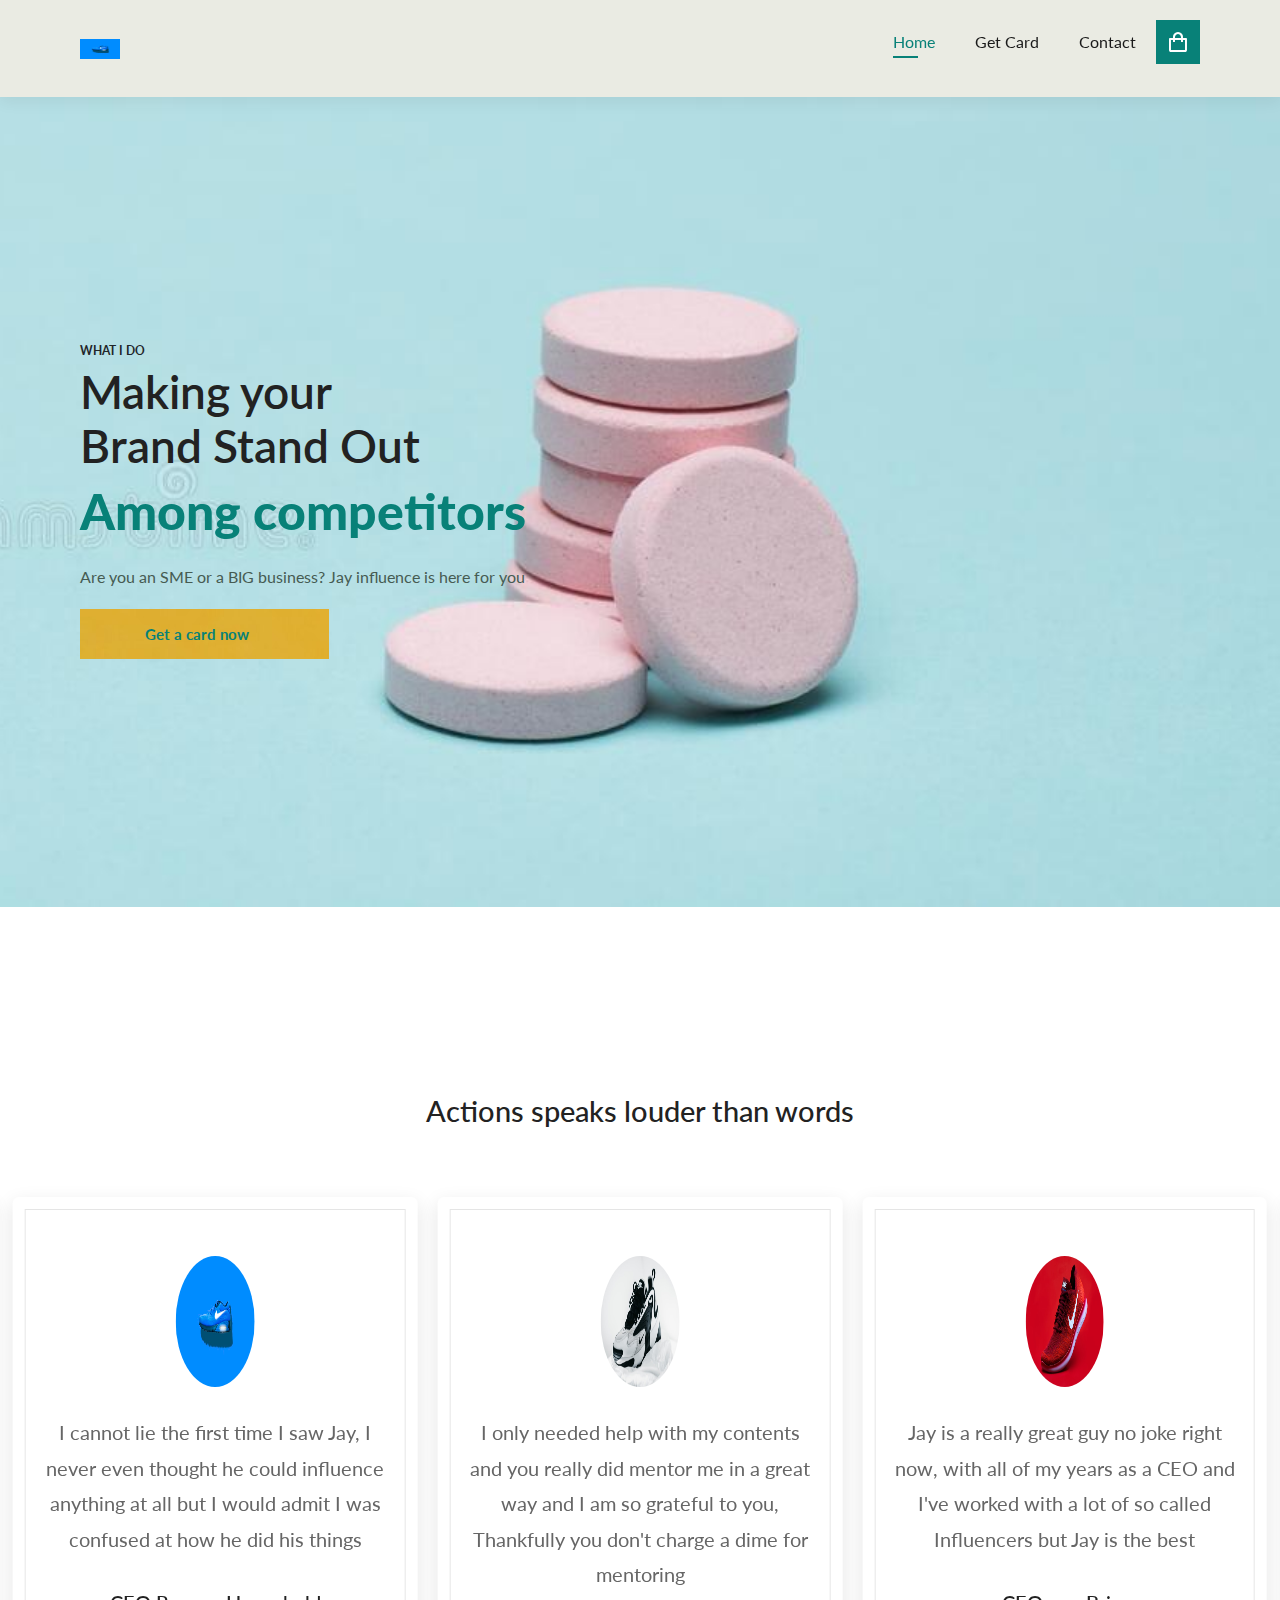
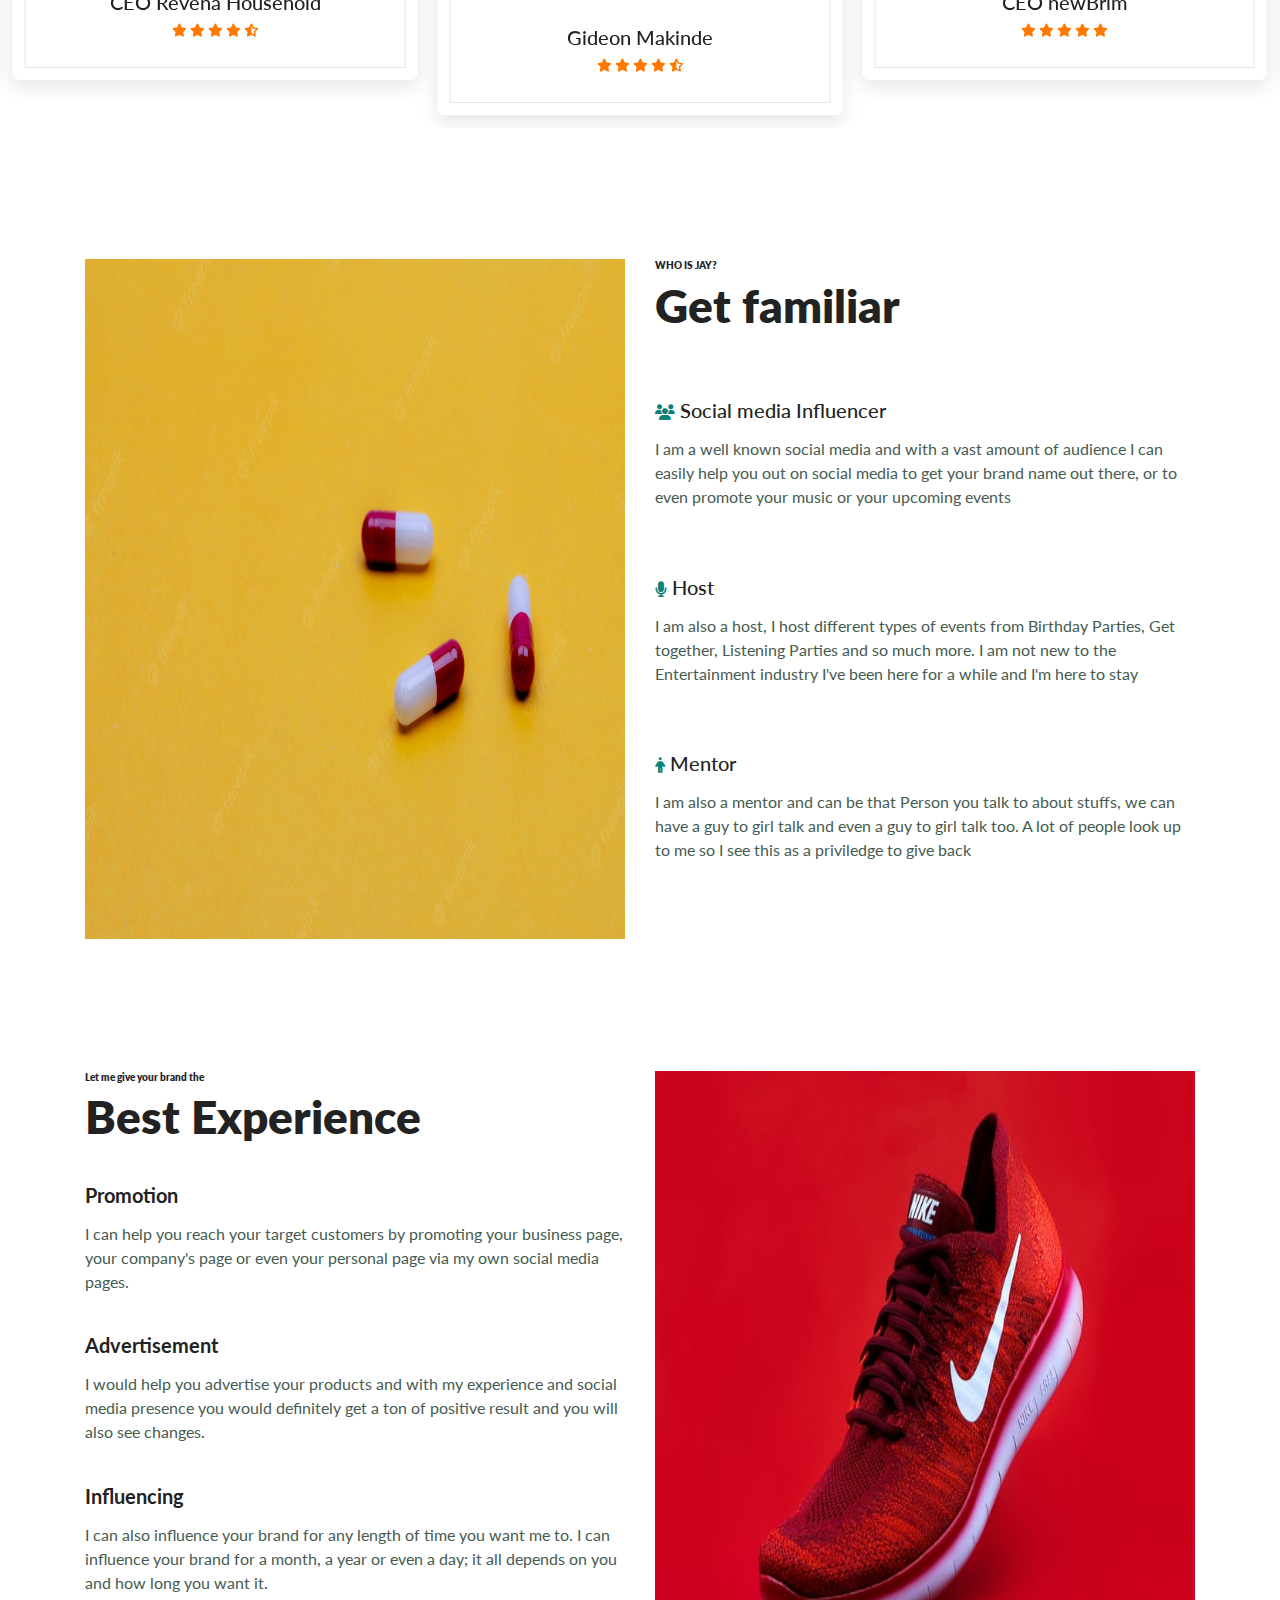
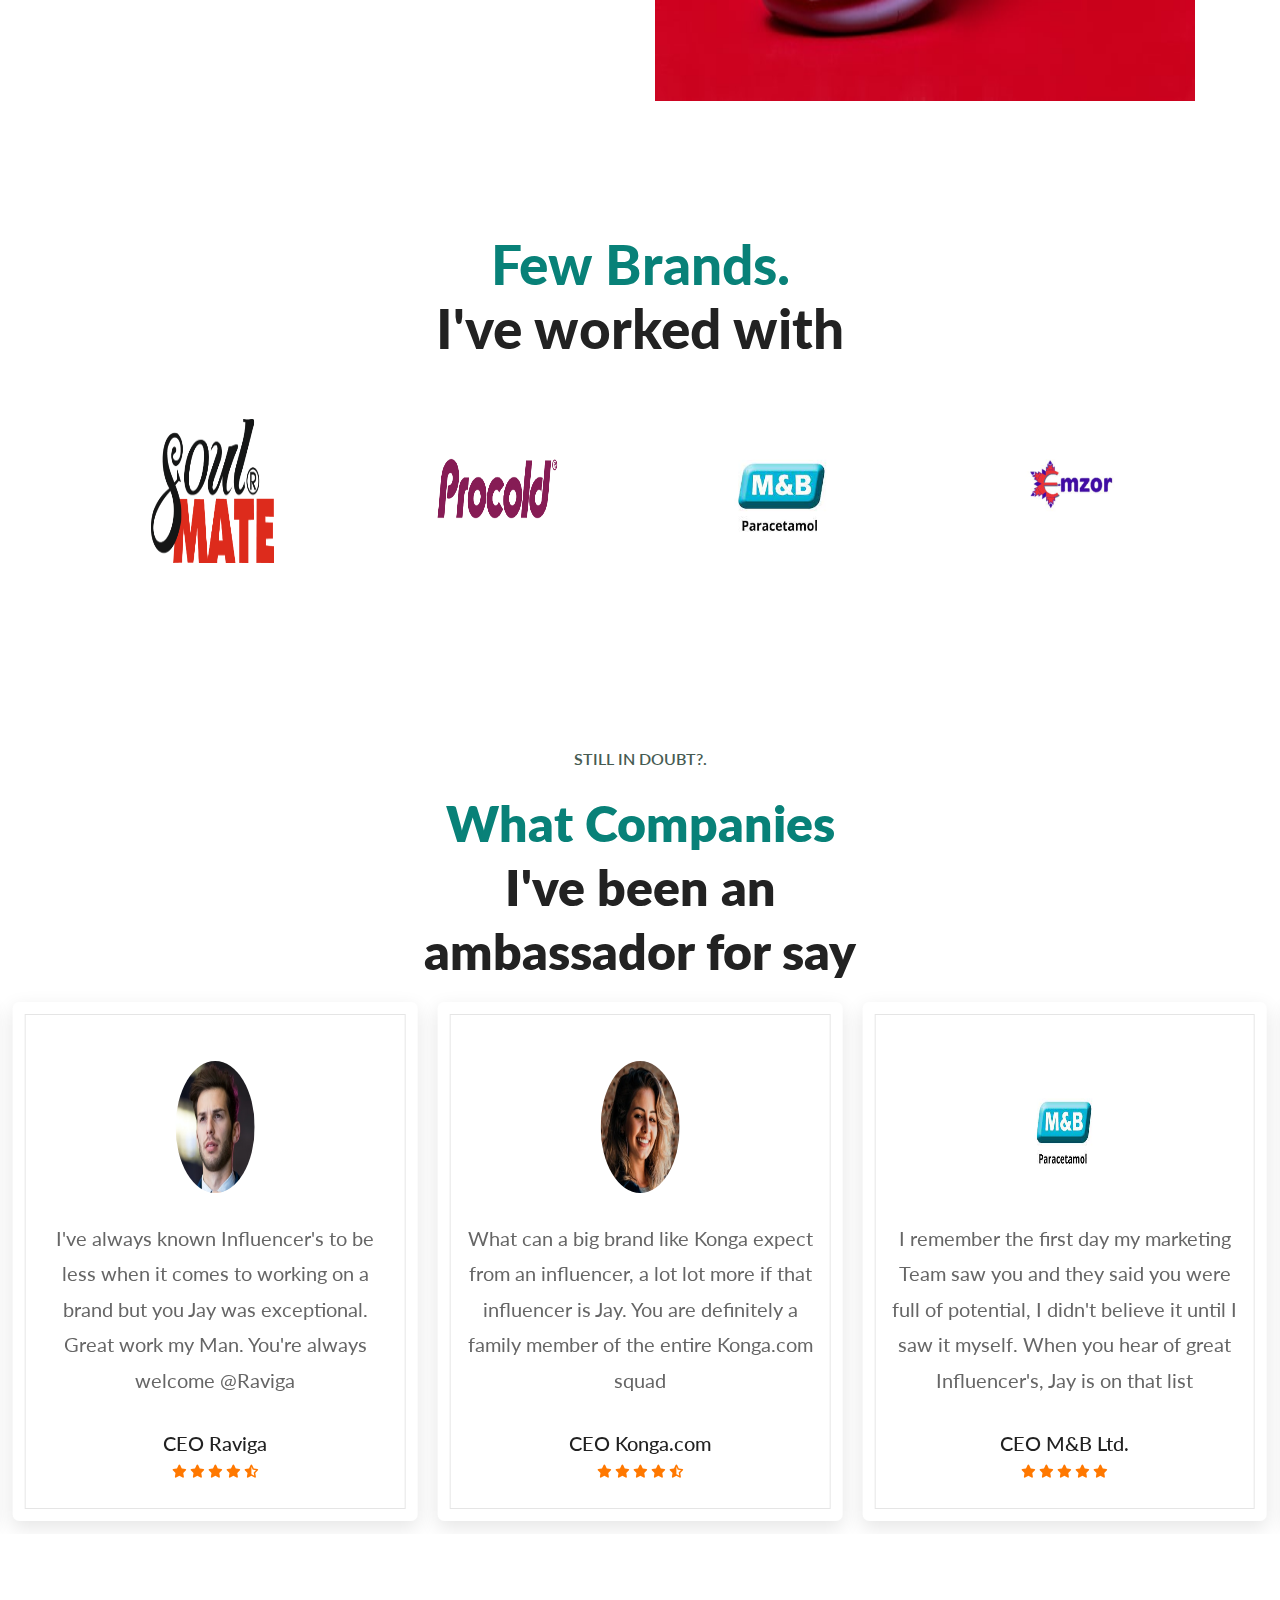
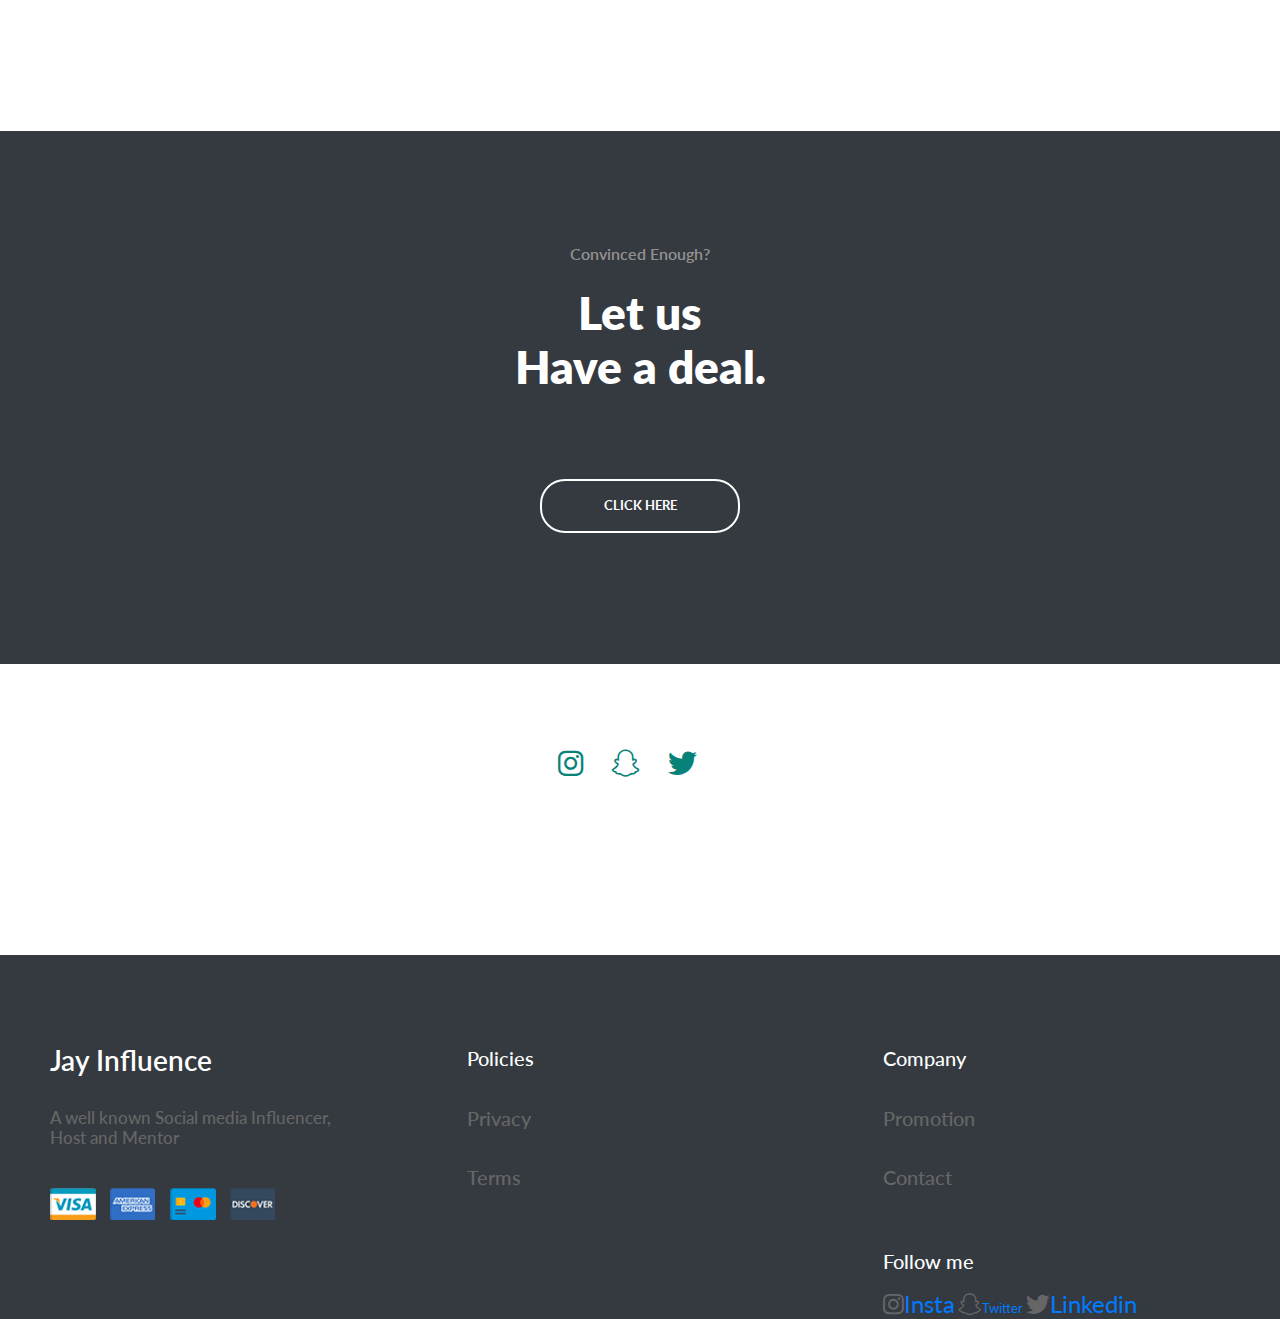
==== commit 6be08dbd: "done with the product.html section" ====
--- a/index.html
+++ b/index.html
@@ -18,6 +18,9 @@
 
     <!-- swiper top link  -->
     <link rel="stylesheet" href="https://unpkg.com/swiper@8/swiper-bundle.min.css" />
+    <!-- Box icons -->
+    <link href='https://unpkg.com/boxicons@2.1.2/css/boxicons.min.css' rel='stylesheet'>
+    
 </head>
 
 <body>
@@ -33,7 +36,7 @@
                 <li><a class="active" href="./index.html">Home</a></li>
                 <li><a  href="./product.html">Get Card</a></li>
                 <li><a href="./contact.html">Contact</a></li>
-                <i class="bx bx-shopping-bag" id="cart-icon">cart</i>
+                <i class="bx bx-shopping-bag" id="cart-icon"></i>
                 <!-- Cart -->
                 <div class="cart">
                     <h2 class="cart-title">Your Cart</h2>
@@ -379,11 +382,11 @@
 
     <div id="contact">
         <div class="contactLinks"> <br>
-            <i class="fas fa-instagram"><a href="https://www.instagram.com/emmanuel.9944/">Insta</a></i>
-            <i class="fas fa-linkedin"><a href="https://www.instagram.com/emmanuel.9944/">Twitter</a></i>
-            <i class="fas fa-twitter"><a href="https://www.instagram.com/emmanuel.9944/">Linkedin</a></i>
+            <i class="fab fa-instagram"><a href="https://www.instagram.com/emmanuel.9944/"></a></i>
+            <i class="fab fa-snapchat-ghost"><a href="https://www.instagram.com/emmanuel.9944/"></a></i>
+            <i class="fab fa-twitter"><a href="https://www.instagram.com/emmanuel.9944/"></a></i>
         </div> <br>
-        hola soy
+        
     </div>
 
 
@@ -412,9 +415,9 @@
                 <p><a href="./product.html" class="links">Promotion</a></p>
                 <p><a href="./contact.html" class="links">Contact</a></p>
                 <h5>Follow me</h5>
-                <i class="fas fa-instagram"><a href="https://www.instagram.com/emmanuel.9944/">Insta</a></i>
-            <i class="fas fa-linkedin"><a href="https://www.instagram.com/emmanuel.9944/">Twitter</a></i>
-            <i class="fas fa-twitter"><a href="https://www.instagram.com/emmanuel.9944/">Linkedin</a></i>
+                <i class="fab fa-instagram"><a href="https://www.instagram.com/emmanuel.9944/">Insta</a></i>
+            <i class="fab fa-snapchat-ghost"></i><a href="https://www.instagram.com/emmanuel.9944/">Twitter</a></i>
+            <i class="fab fa-twitter"><a href="https://www.instagram.com/emmanuel.9944/">Linkedin</a></i>
             </div>
         </div>
     </section>
--- a/css/styles.css
+++ b/css/styles.css
@@ -3,6 +3,7 @@
     padding: 0;
     margin: 0;
     box-sizing: border-box;
+    scroll-behavior: smooth;
 }
 
 :root {
@@ -96,7 +97,7 @@
 #navbar li a {
     text-decoration: none;
     font-size: 16px;
-    font-weight: 520;
+    font-weight: 400;
     color: #1a1a1a;
     transition: 0.3s ease;
 }
@@ -381,9 +382,14 @@
     font-size: 2.2rem;
     margin-bottom: 5rem;
     margin-right: 1.9rem;
+    color: #088178;
 }
 
 /* Styling the footer section  */
+
+.footer{
+    margin-top: 7rem;
+}
 
 .footer .box-container {
     margin-left: 50px;
@@ -552,7 +558,7 @@
 
 .cart {
     position: fixed;
-    top: 0; 
+    top: 0;
     right: -100%;
     width: 360px;
     min-height: 100vh;
@@ -562,7 +568,7 @@
     transition: 0.3s;
 }
 
-.cart.active{
+.cart.active {
     right: 0;
 }
 
@@ -646,16 +652,17 @@
     cursor: pointer;
 
 }
-.btn-buy:hover{
+
+.btn-buy:hover {
     background: var(--black);
 }
 
-.btn-buy span a{
+.btn-buy span a {
     color: #fff;
     text-decoration: none;
 }
 
-#close-cart{
+#close-cart {
     position: absolute;
     top: 1rem;
     right: 0.8rem;
@@ -665,11 +672,12 @@
 }
 
 .add-cart {
+    
     position: absolute;
     bottom: 0;
     right: 0;
-    background: #fff;
-    color: var(--black);
+    background: #088178;
+    color: #fff;
     padding: 10px;
     cursor: pointer;
 }
@@ -687,7 +695,8 @@
 }
 
 .productTalk h4 {
-    font-weight: 548;
+    font-weight: 530;
+    font-size: 1.3rem;
 }
 
 .productTalk p {
@@ -701,16 +710,91 @@
 
 
 /* The info section  */
-#info{
+#info {
     margin-top: 10rem;
-    
-}
-
-
-
-
-
-
+
+}
+
+#info span{
+    color: red;
+}
+
+#info p .fas{
+    margin-right: 1.5rem;
+    color: blue;
+    font-size: 1.8rem;
+    margin-top: 0.1rem;
+}
+
+.bx-shopping-bag{
+    background: #088178;
+    color: #fff;
+    padding: 10px;
+    cursor: pointer;
+}
+
+
+/* Styling the scroll up button section  */
+#button {
+    display: inline-block;
+    background-color: #088178;
+    width: 4.0rem;
+    height: 4.5rem;
+    line-height: 3.4rem;
+    text-align: center;
+    border-radius: 4px;
+    position: fixed;
+    bottom: 30px;
+    right: 30px;
+    transition: background-color 0.3s;
+    opacity: 0.5s, visibility 0.5s;
+    opacity: 0;
+    z-index: 1000;
+}
+
+#button i{
+    color: white;
+    font-size: 3.5rem;
+}
+
+#button:hover{
+    cursor: pointer;
+    background-color: var(--black);
+}
+
+#button.show{
+    opacity: 1;
+
+}
+
+/* The scroll up button ends  */
+
+
+/* Styling the contact.html section  */
+
+.contactPage{
+    margin-top: 4rem;
+}
+
+.contactPage h4{
+    font-weight: 900;
+}
+
+.contactPage label{
+    margin-top: 2rem;
+    font-size: 1.3rem;
+    font-weight: 900;
+    color: var(--light-color);
+}
+
+
+.contactPage .form-control{
+    height: 4rem;
+}
+
+.contactPage span{
+    color: red;
+}
 
 
 
@@ -759,22 +843,28 @@
         padding: 2rem;
     }
 
-    
+    .productTalk h4 {
+        font-weight: 530;
+        font-size: 1.9rem;
+    }
+
+
 }
 
 /* Media query for our cart: Making responsive */
 
-@media (max-width: 400px){
-    .logo{
+@media (max-width: 400px) {
+    .logo {
         padding: 1rem;
     }
-    .cart{
+
+    .cart {
         width: 320px;
     }
 }
 
-@media (max-width: 360px){
-    .cart{
+@media (max-width: 360px) {
+    .cart {
         width: 280px;
     }
 }
@@ -854,11 +944,6 @@
         font-size: 2.5rem;
     }
 
-    #navbar li a{
-        
-    }
-
-
 
     #experience .col-md-6 h2 {
         font-size: 3.8rem;
@@ -972,11 +1057,21 @@
     }
 
     /* The info section  */
-    #info p{
+    #info p {
         font-size: 1rem;
         font-weight: 900;
-    }
-
+        
+    }
+    #info p .fas{
+        margin-right: 1.5rem;
+        margin-top: 0.2rem;
+    }
+
+
+    .productTalk h4 {
+        font-weight: 530;
+        font-size: 1.8rem;
+    }
 
 
 }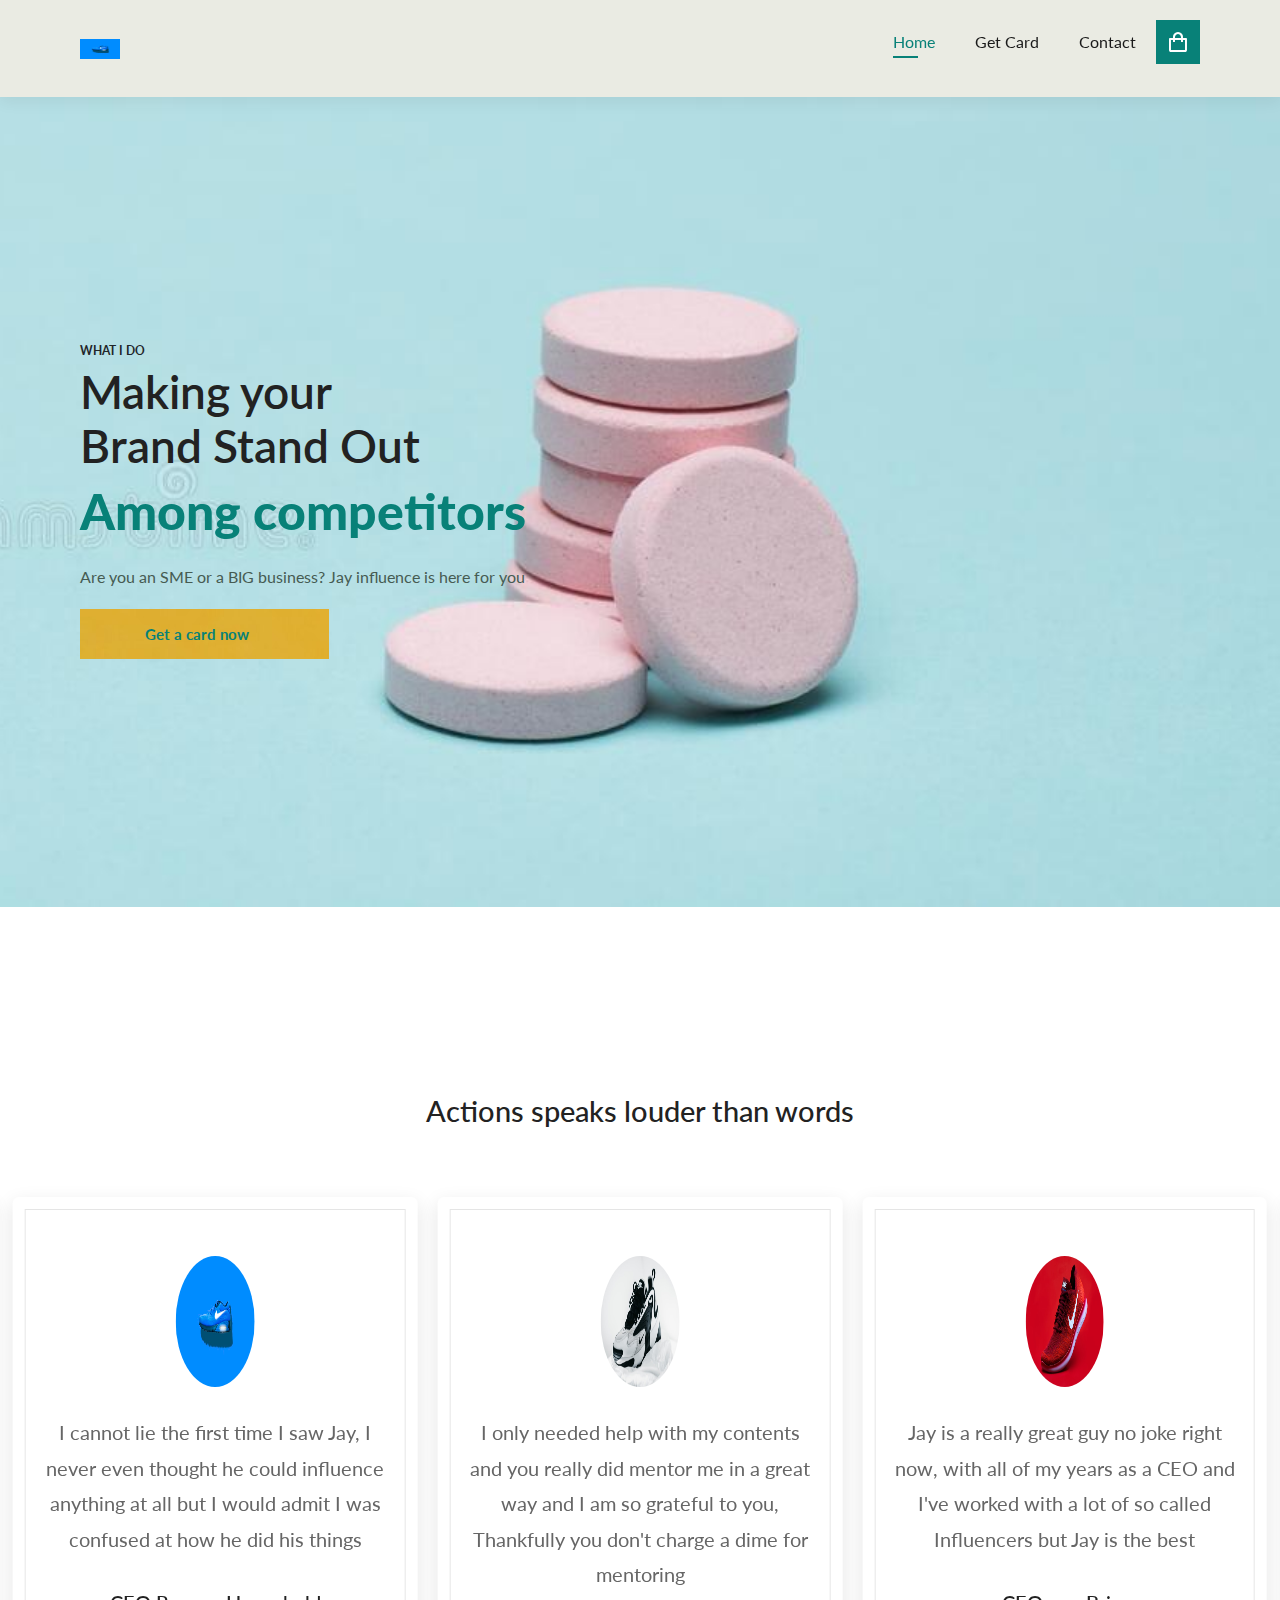
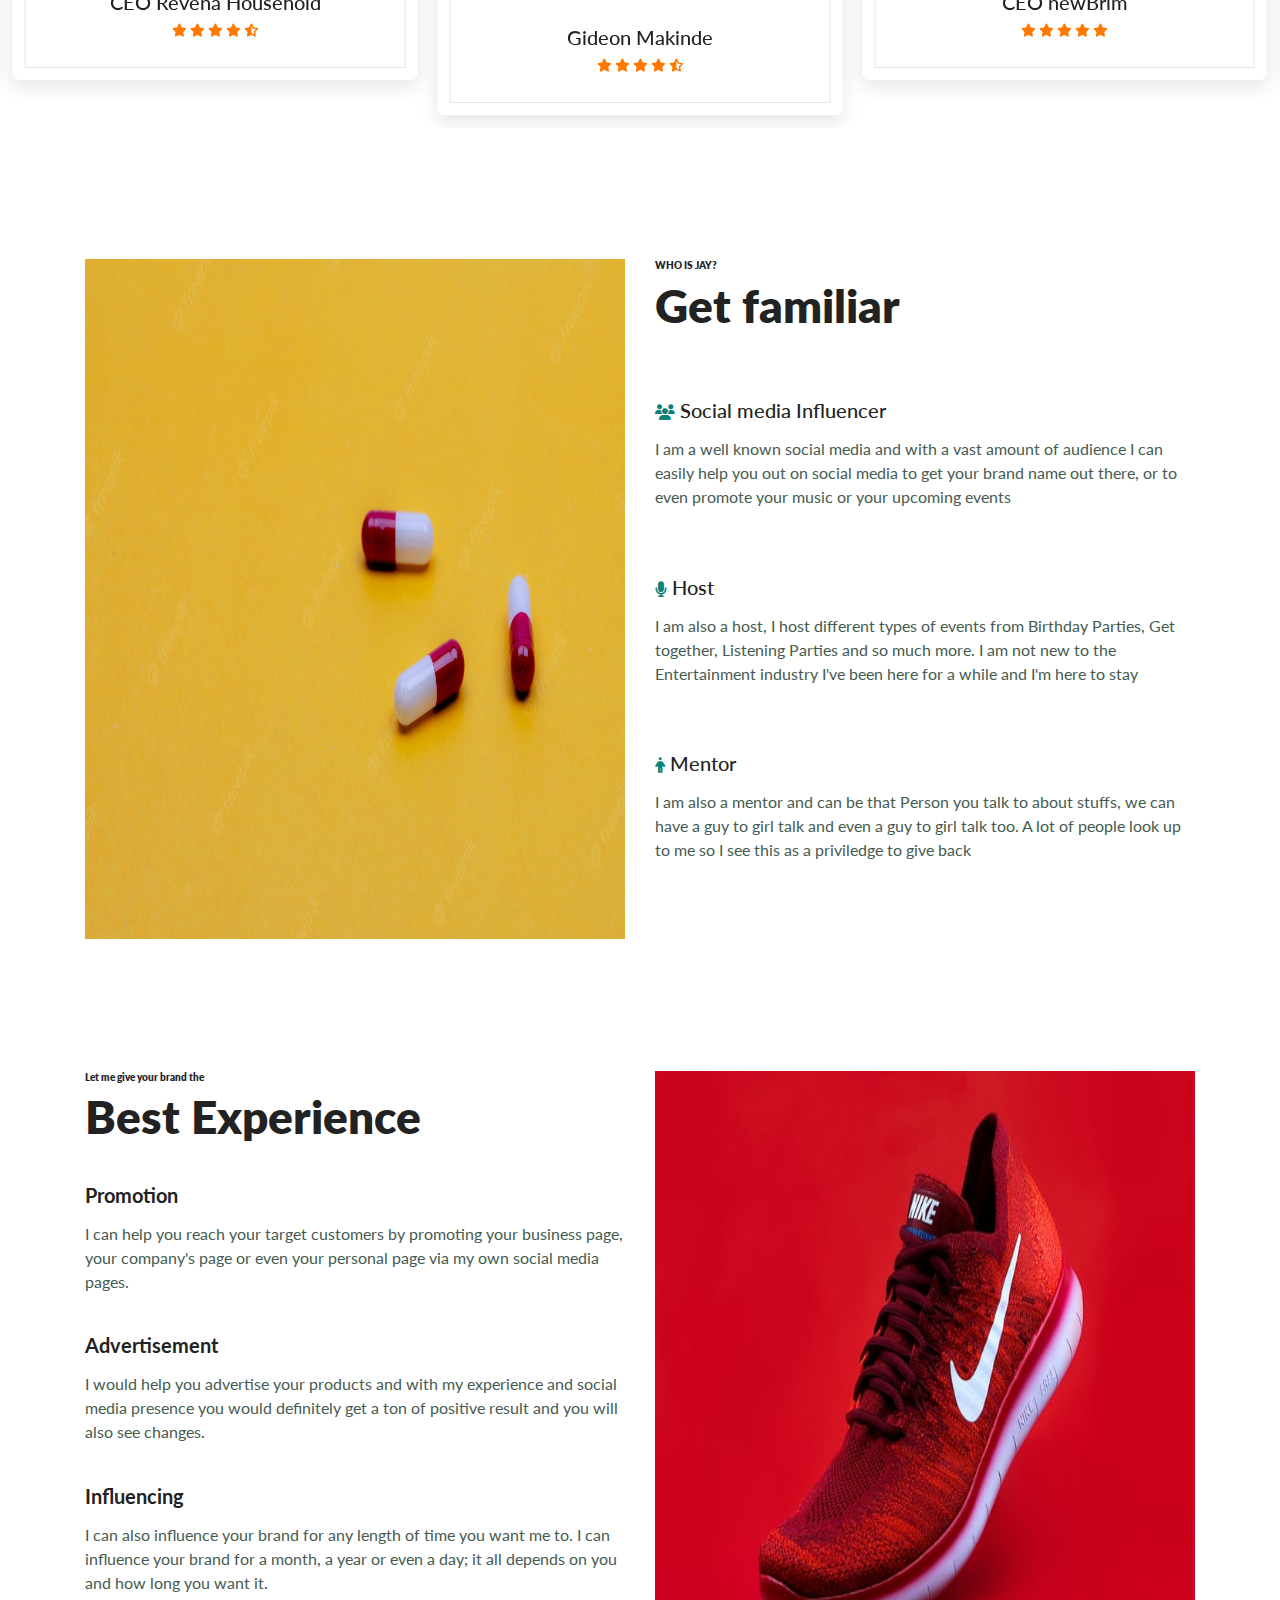
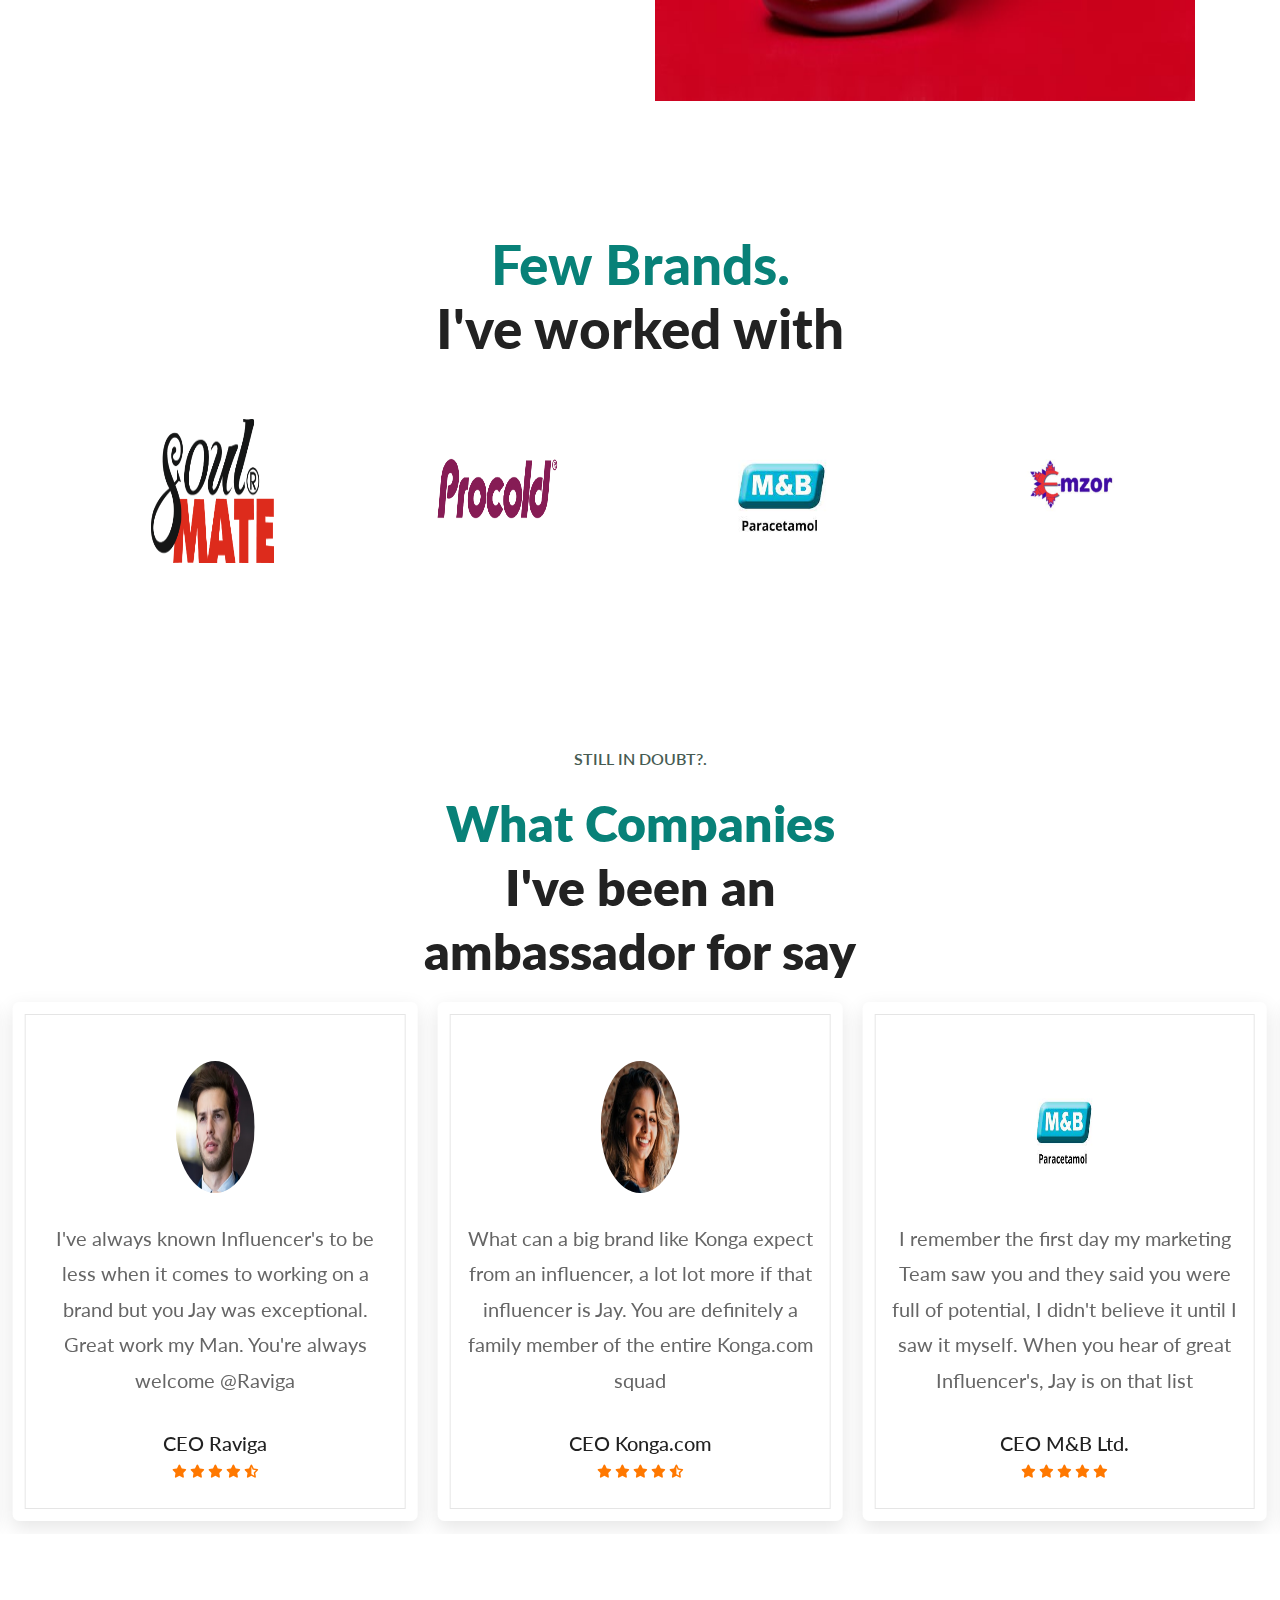
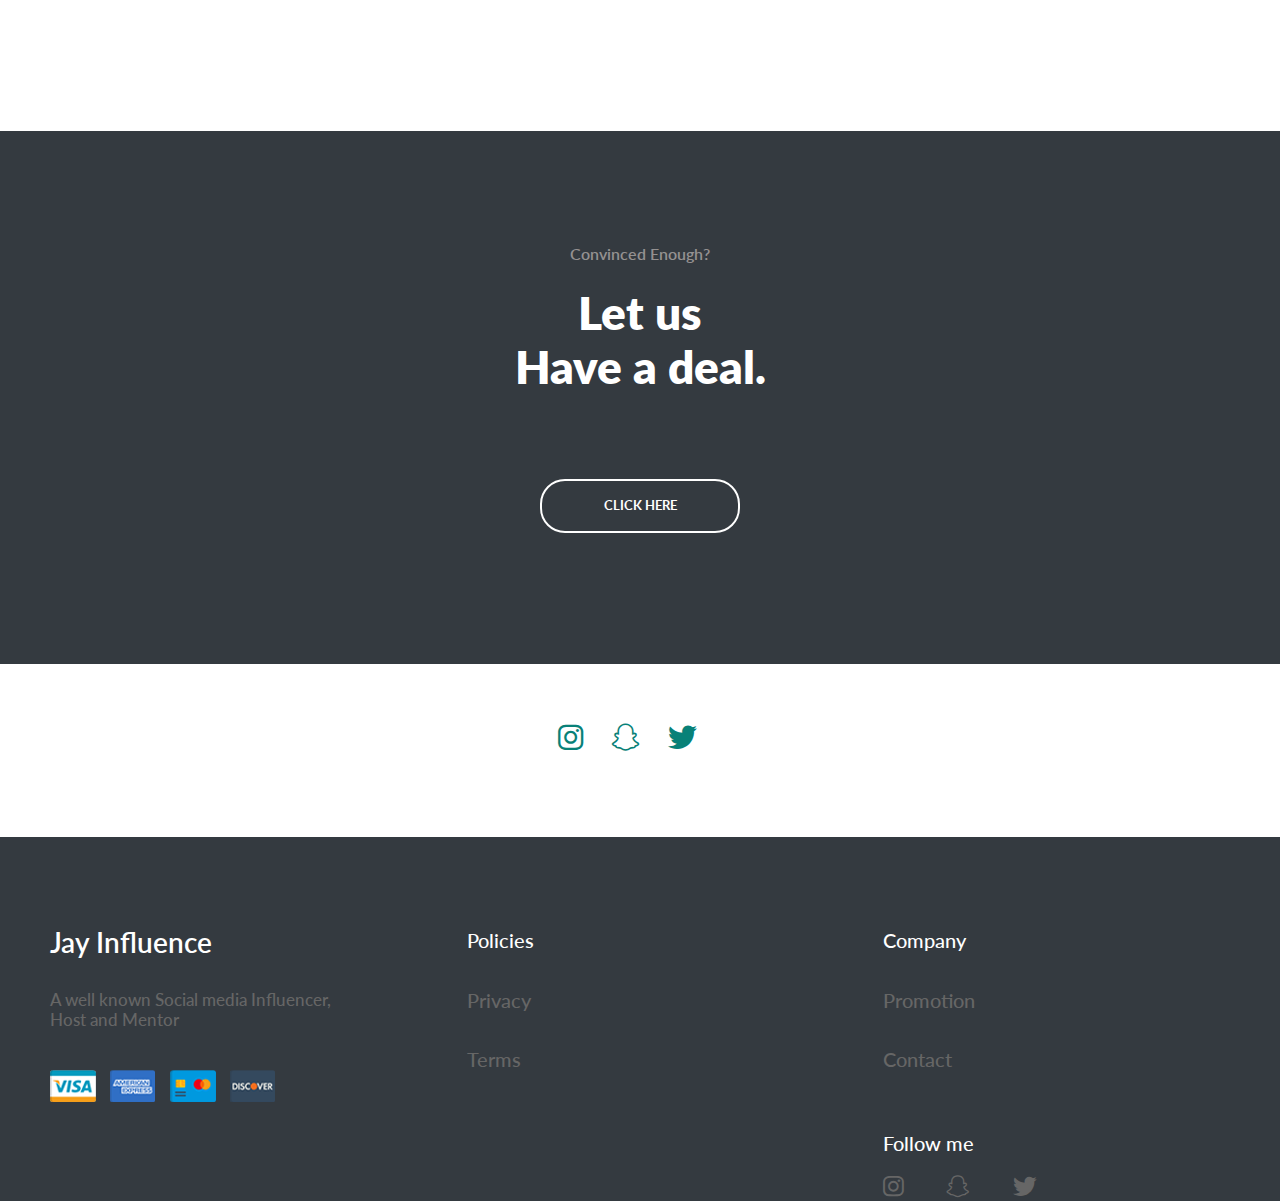
==== commit 3a610dc5: "done with the scroll up button for all pages" ====
--- a/index.html
+++ b/index.html
@@ -11,6 +11,9 @@
     <link rel="stylesheet" href="./css/bootstrap.css">
     <link rel="stylesheet" href="./css/styles.css">
 
+    <!-- linking jQuery  -->
+    <script src="./js/jquery-3.6.0.js"></script>
+
     <title>Jay - Social media Influencer</title>
 
     <!-- Font aweseome cdn link  -->
@@ -20,21 +23,21 @@
     <link rel="stylesheet" href="https://unpkg.com/swiper@8/swiper-bundle.min.css" />
     <!-- Box icons -->
     <link href='https://unpkg.com/boxicons@2.1.2/css/boxicons.min.css' rel='stylesheet'>
-    
+
 </head>
 
 <body>
 
     <!-- Navbar section starts  -->
 
-   
+
     <section id="header">
         <a href="#"><img src="./img/1Nike.jpeg" class="logo" height="20" width="40" alt=""></a>
 
         <div>
             <ul id="navbar">
                 <li><a class="active" href="./index.html">Home</a></li>
-                <li><a  href="./product.html">Get Card</a></li>
+                <li><a href="./product.html">Get Card</a></li>
                 <li><a href="./contact.html">Contact</a></li>
                 <i class="bx bx-shopping-bag" id="cart-icon"></i>
                 <!-- Cart -->
@@ -42,7 +45,7 @@
                     <h2 class="cart-title">Your Cart</h2>
                     <!-- Content -->
                     <div class="cart-content">
- 
+
                     </div>
                     <!-- Total -->
                     <div class="total">
@@ -50,7 +53,8 @@
                         <div class="total-price">₦</div>
                     </div>
                     <!-- Buy Button -->
-                    <button type="button" class="btn-buy"><span><a href="https://www.instagram.com/emmanuel.9944/">Buy Now</a></span></button>
+                    <button type="button" class="btn-buy"><span><a href="https://www.instagram.com/emmanuel.9944/">Buy
+                                Now</a></span></button>
                     <!-- Cart Close -->
                     <i class="bx bx-x" id="close-cart">X</i>
                 </div>
@@ -78,6 +82,19 @@
     <!-- The banner image & text section ends -->
 
 
+    <!-- The scroll up button section begins  -->
+
+    <a id="button">
+        <i class="fas fa-angle-up"></i>
+    </a>
+
+
+    <!-- The scroll up button section ends  -->
+
+
+
+
+
     <!-- The swiper section starts  -->
 
     <section id="review" class="review">
@@ -386,7 +403,7 @@
             <i class="fab fa-snapchat-ghost"><a href="https://www.instagram.com/emmanuel.9944/"></a></i>
             <i class="fab fa-twitter"><a href="https://www.instagram.com/emmanuel.9944/"></a></i>
         </div> <br>
-        
+
     </div>
 
 
@@ -395,10 +412,30 @@
     <!-- The first contact links section ends  -->
 
 
+    <!-- The script for the scroll up button begins -->
+    <script type="text/javascript">
+
+        var btn = $("#button");
+        $(window).scroll(function () {
+            if ($(window).scrollTop() > 300) {
+                btn.addClass("show");
+            } else {
+                btn.removeClass("show")
+            }
+        });
+
+        btn.on("click", function (e) {
+            e.preventDefault();
+            $("html, body").animate({ scrollTop: 0 }, "300");
+        });
+    </script>
+    <!-- The script for the scroll up button ends -->
+
+
     <!-- The footer section starts  -->
 
     <section id="footer" class="footer bg-dark">
-        <div class="box-container"> 
+        <div class="box-container">
             <div class="box">
                 <h2>Jay Influence</h2>
                 <h6>A well known Social media Influencer, <br> Host and Mentor</h6>
@@ -415,9 +452,9 @@
                 <p><a href="./product.html" class="links">Promotion</a></p>
                 <p><a href="./contact.html" class="links">Contact</a></p>
                 <h5>Follow me</h5>
-                <i class="fab fa-instagram"><a href="https://www.instagram.com/emmanuel.9944/">Insta</a></i>
-            <i class="fab fa-snapchat-ghost"></i><a href="https://www.instagram.com/emmanuel.9944/">Twitter</a></i>
-            <i class="fab fa-twitter"><a href="https://www.instagram.com/emmanuel.9944/">Linkedin</a></i>
+                <a href="https://www.instagram.com/emmanuel.9944/"><i class="fab fa-instagram"></i></a>
+                <a href="https://www.instagram.com/emmanuel.9944/"><i class="fab fa-snapchat-ghost"></i></a>
+                <a href="https://www.instagram.com/emmanuel.9944/"><i class="fab fa-twitter"></i></a>
             </div>
         </div>
     </section>
@@ -442,6 +479,8 @@
 
 
     <script src="./js/scripts.js"></script>
+
+    <script src="./js/bootstrap.bundle.min.js"></script>
 </body>
 
 </html>--- a/css/styles.css
+++ b/css/styles.css
@@ -375,10 +375,11 @@
 /* Styling the contact section  */
 #contact {
     text-align: center;
+    
 }
 
 #contact .contactLinks i {
-    margin-top: 5rem;
+    margin-top: 3rem;
     font-size: 2.2rem;
     margin-bottom: 5rem;
     margin-right: 1.9rem;
@@ -387,7 +388,7 @@
 
 /* Styling the footer section  */
 
-.footer{
+.one{
     margin-top: 7rem;
 }
 
@@ -396,6 +397,11 @@
     display: grid;
     grid-template-columns: repeat(auto-fit, minmax(30rem, 1fr));
     gap: 1.5rem;
+}
+
+.footer .fab{
+    margin-right: 3rem;
+    color: #fff;
 }
 
 
@@ -465,6 +471,7 @@
 
 .footer .box-container .box i:hover {
     color: #fff;
+    cursor: pointer;
 }
 
 /* Styling the product.html  */
@@ -737,19 +744,20 @@
 /* Styling the scroll up button section  */
 #button {
     display: inline-block;
-    background-color: #088178;
+    background-color: #fff;
     width: 4.0rem;
-    height: 4.5rem;
+    height: 4.0rem;
     line-height: 3.4rem;
     text-align: center;
     border-radius: 4px;
     position: fixed;
     bottom: 30px;
-    right: 30px;
+    right: 20px;
     transition: background-color 0.3s;
     opacity: 0.5s, visibility 0.5s;
     opacity: 0;
     z-index: 1000;
+    border-radius: 50%;
 }
 
 #button i{
@@ -759,7 +767,7 @@
 
 #button:hover{
     cursor: pointer;
-    background-color: var(--black);
+    background-color: #088178;
 }
 
 #button.show{
@@ -789,11 +797,23 @@
 
 
 .contactPage .form-control{
-    height: 4rem;
+    height: 3.5rem;
 }
 
 .contactPage span{
     color: red;
+}
+
+.contactPage .message{
+    height: 15rem;
+}
+
+.contactPage button{
+    margin-top: 4rem;
+    background-color: #222;
+    color: #fff;
+    height: 3.5rem;
+    width: 7rem;
 }
 
 
@@ -1074,4 +1094,14 @@
     }
 
 
+}
+
+ /* media query for the scroll up button */
+ @media (min-width:500px){
+    .contentScroll{
+        width: 43%;
+    }
+    #button{
+        margin: 30px;
+    }
 }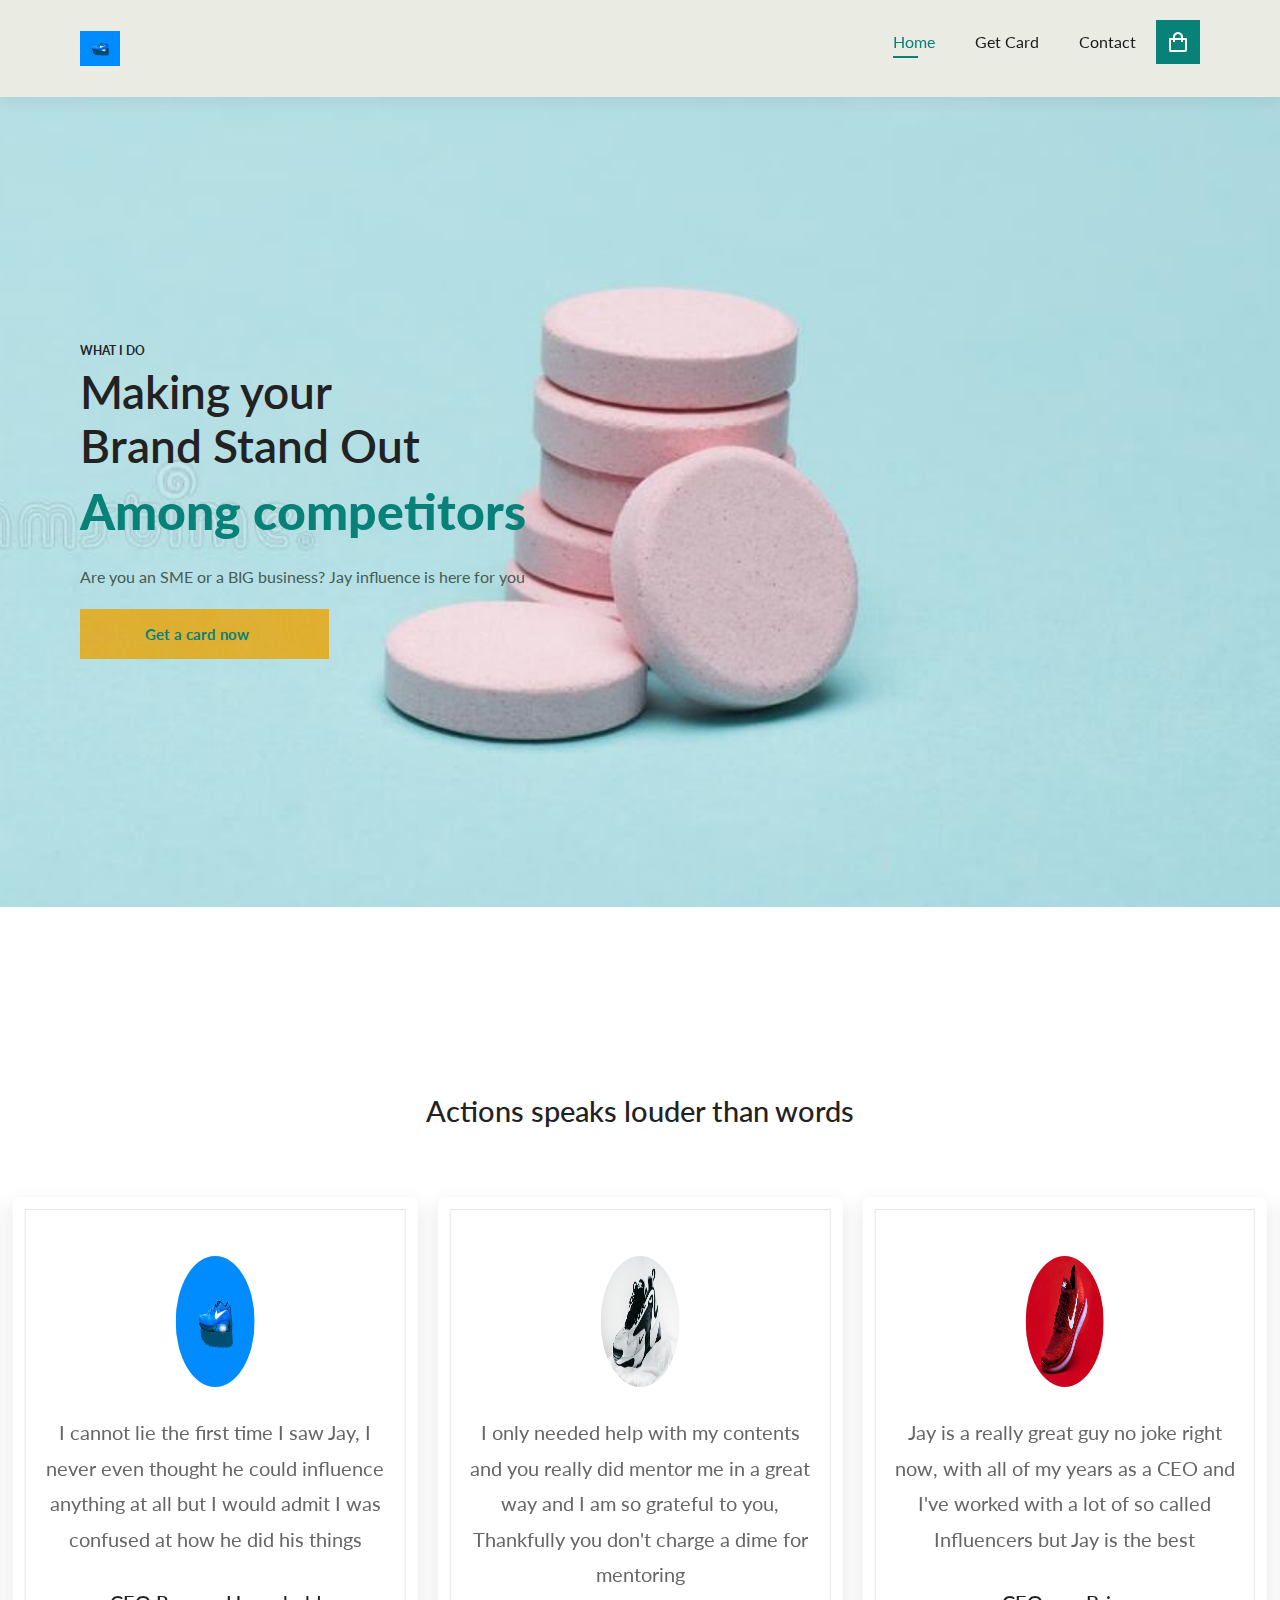
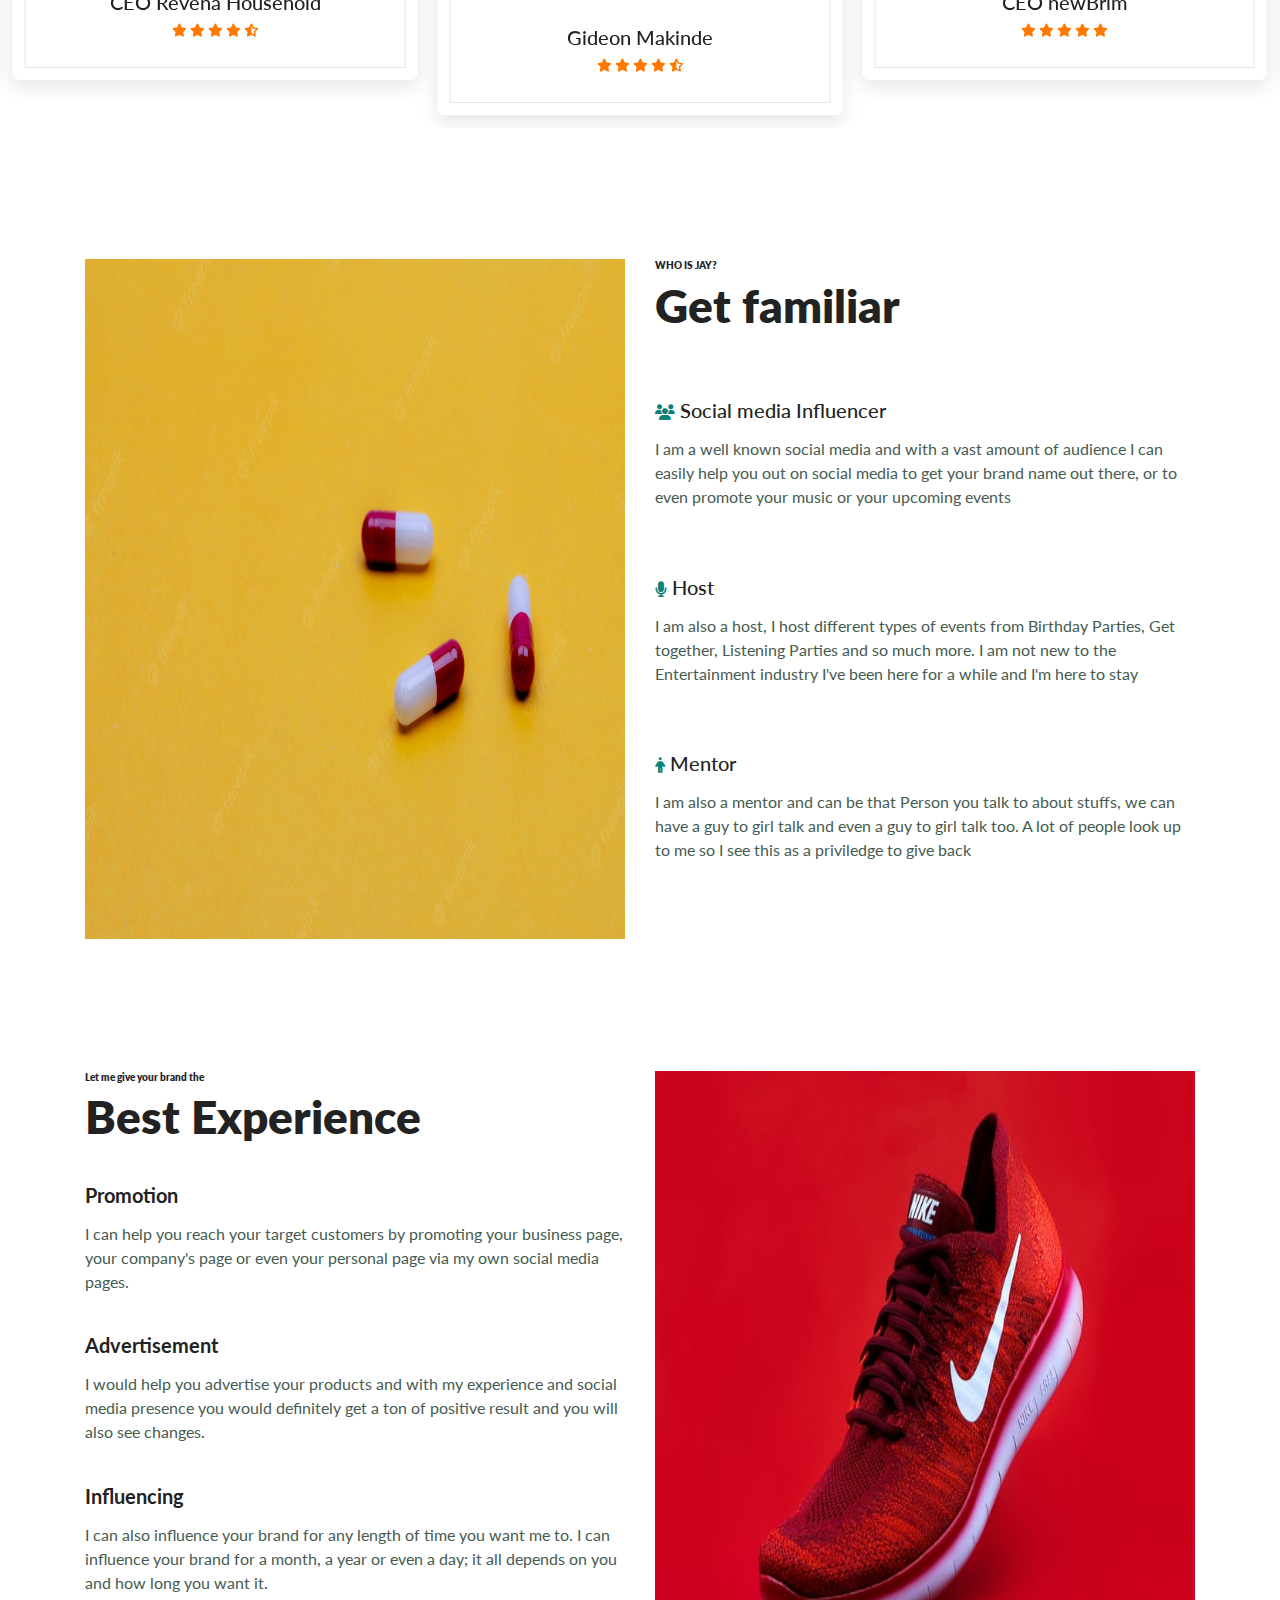
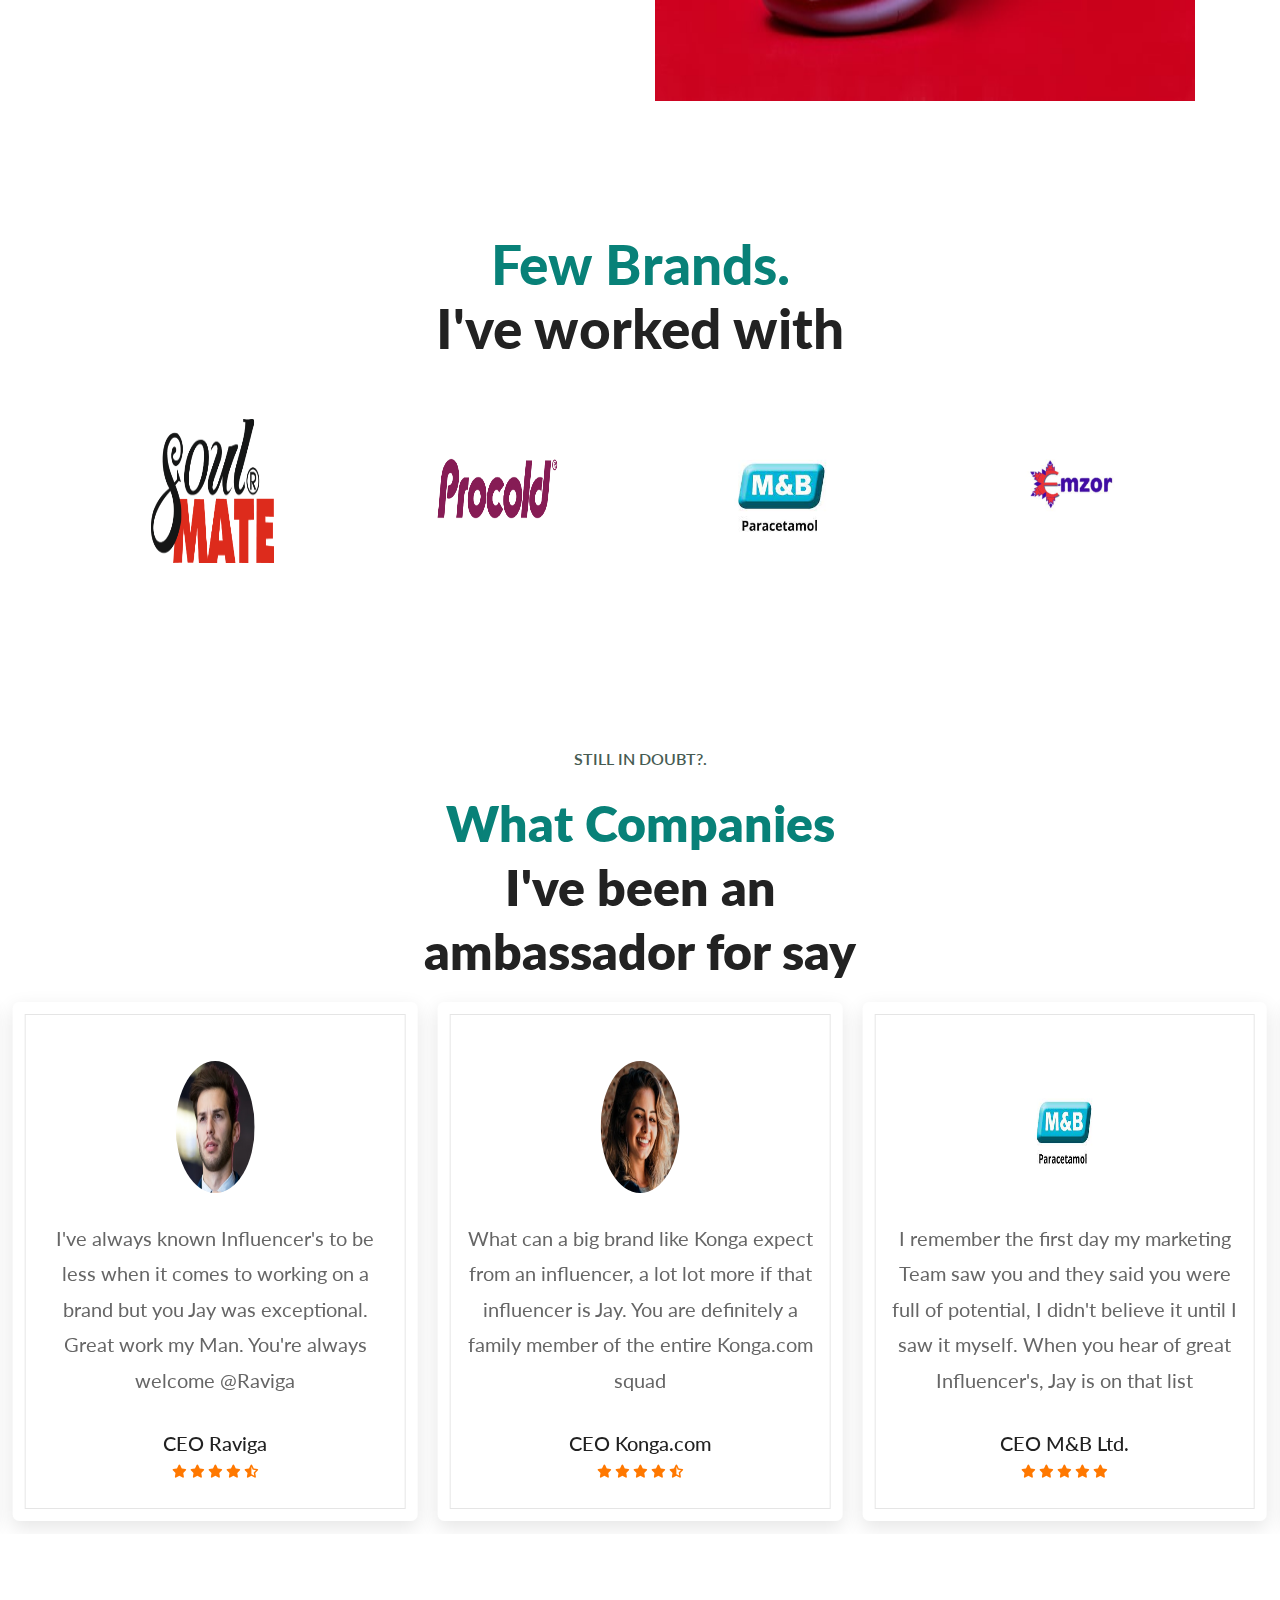
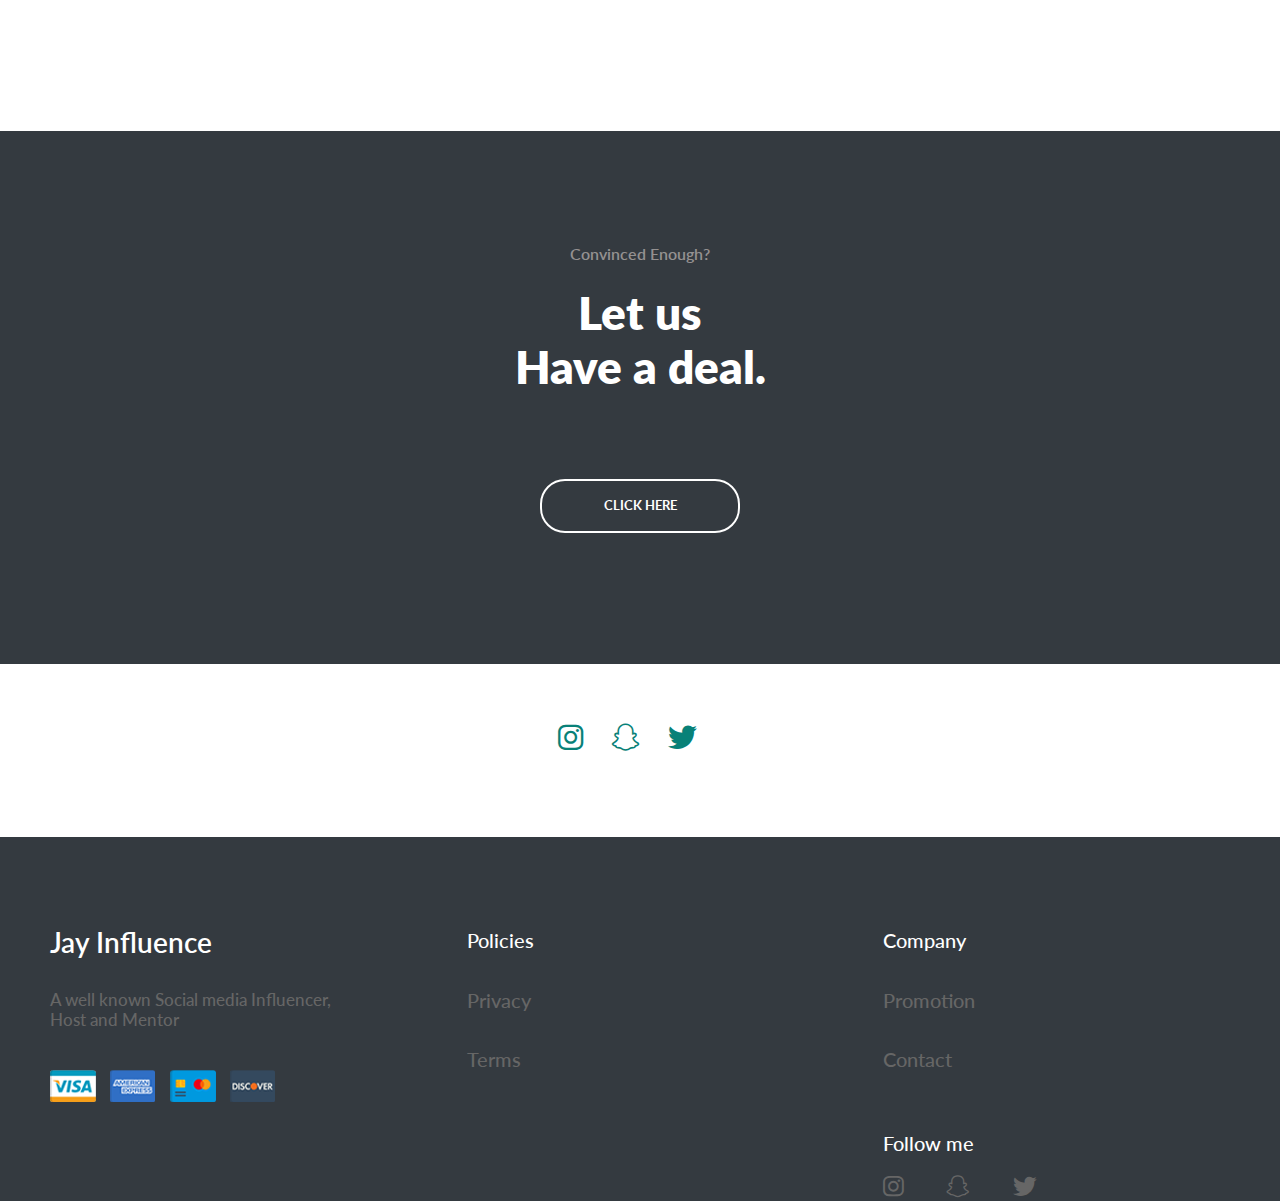
==== commit 97f4e526: "done with everything, adding images now" ====
--- a/index.html
+++ b/index.html
@@ -32,7 +32,7 @@
 
 
     <section id="header">
-        <a href="#"><img src="./img/1Nike.jpeg" class="logo" height="20" width="40" alt=""></a>
+        <a href="#"><img src="./img/1Nike.jpeg" class="logo" height="35" width="40" alt=""></a>
 
         <div>
             <ul id="navbar">
--- a/css/styles.css
+++ b/css/styles.css
@@ -867,6 +867,11 @@
         font-weight: 530;
         font-size: 1.9rem;
     }
+    .logo{
+        height: 6.5rem;
+        width: 5rem;
+
+    }
 
 
 }
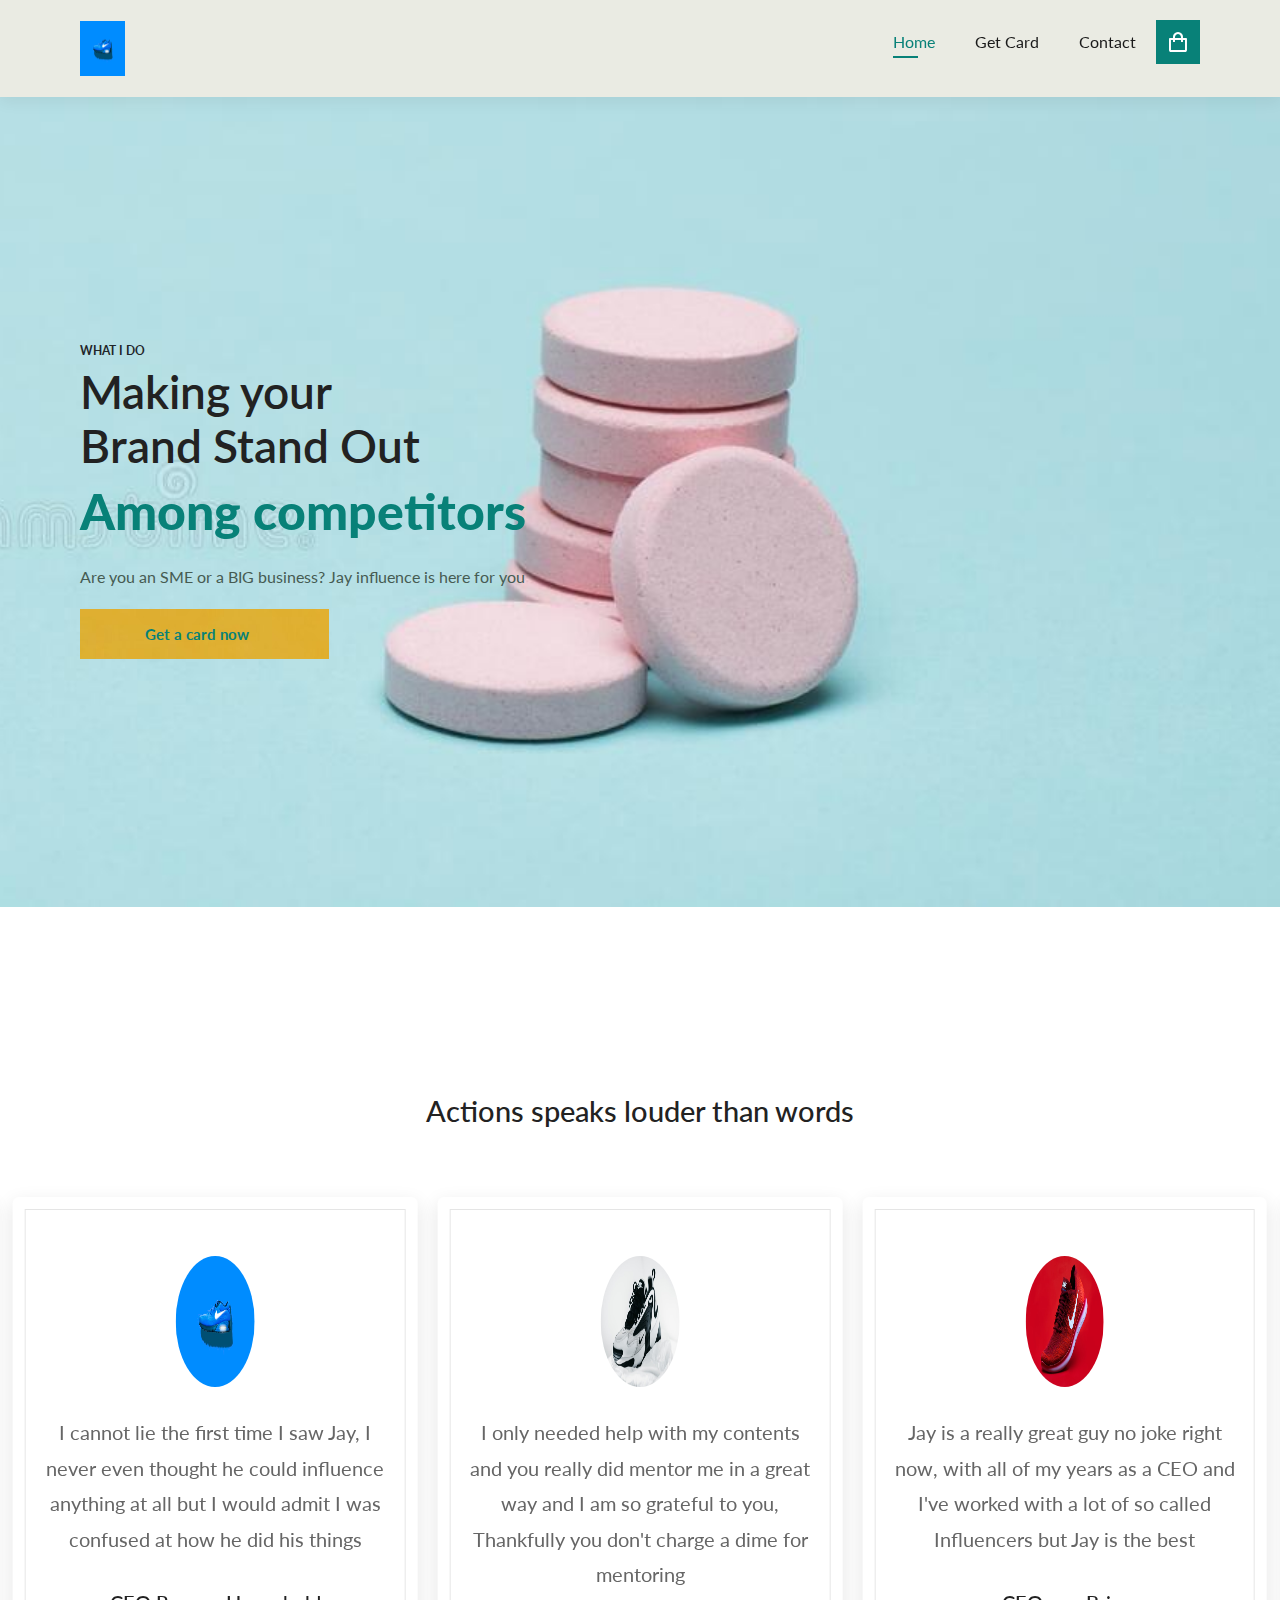
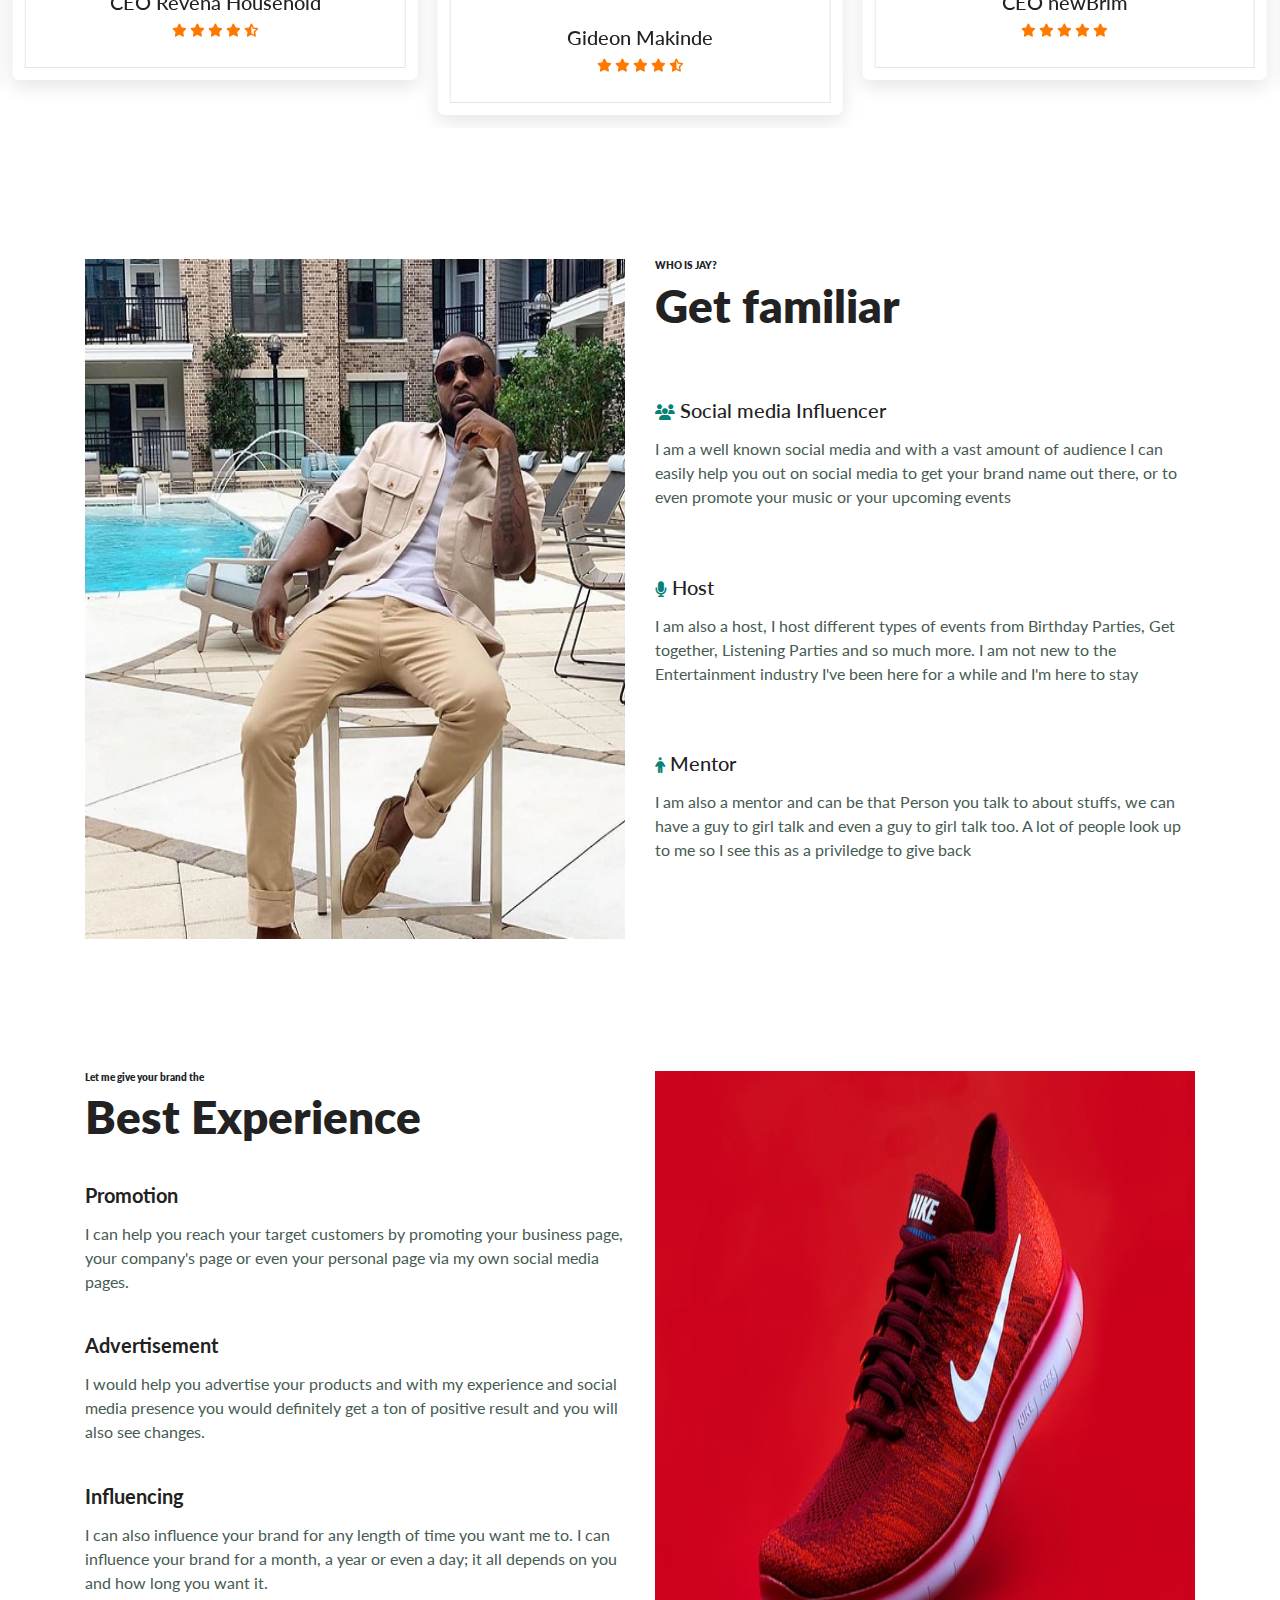
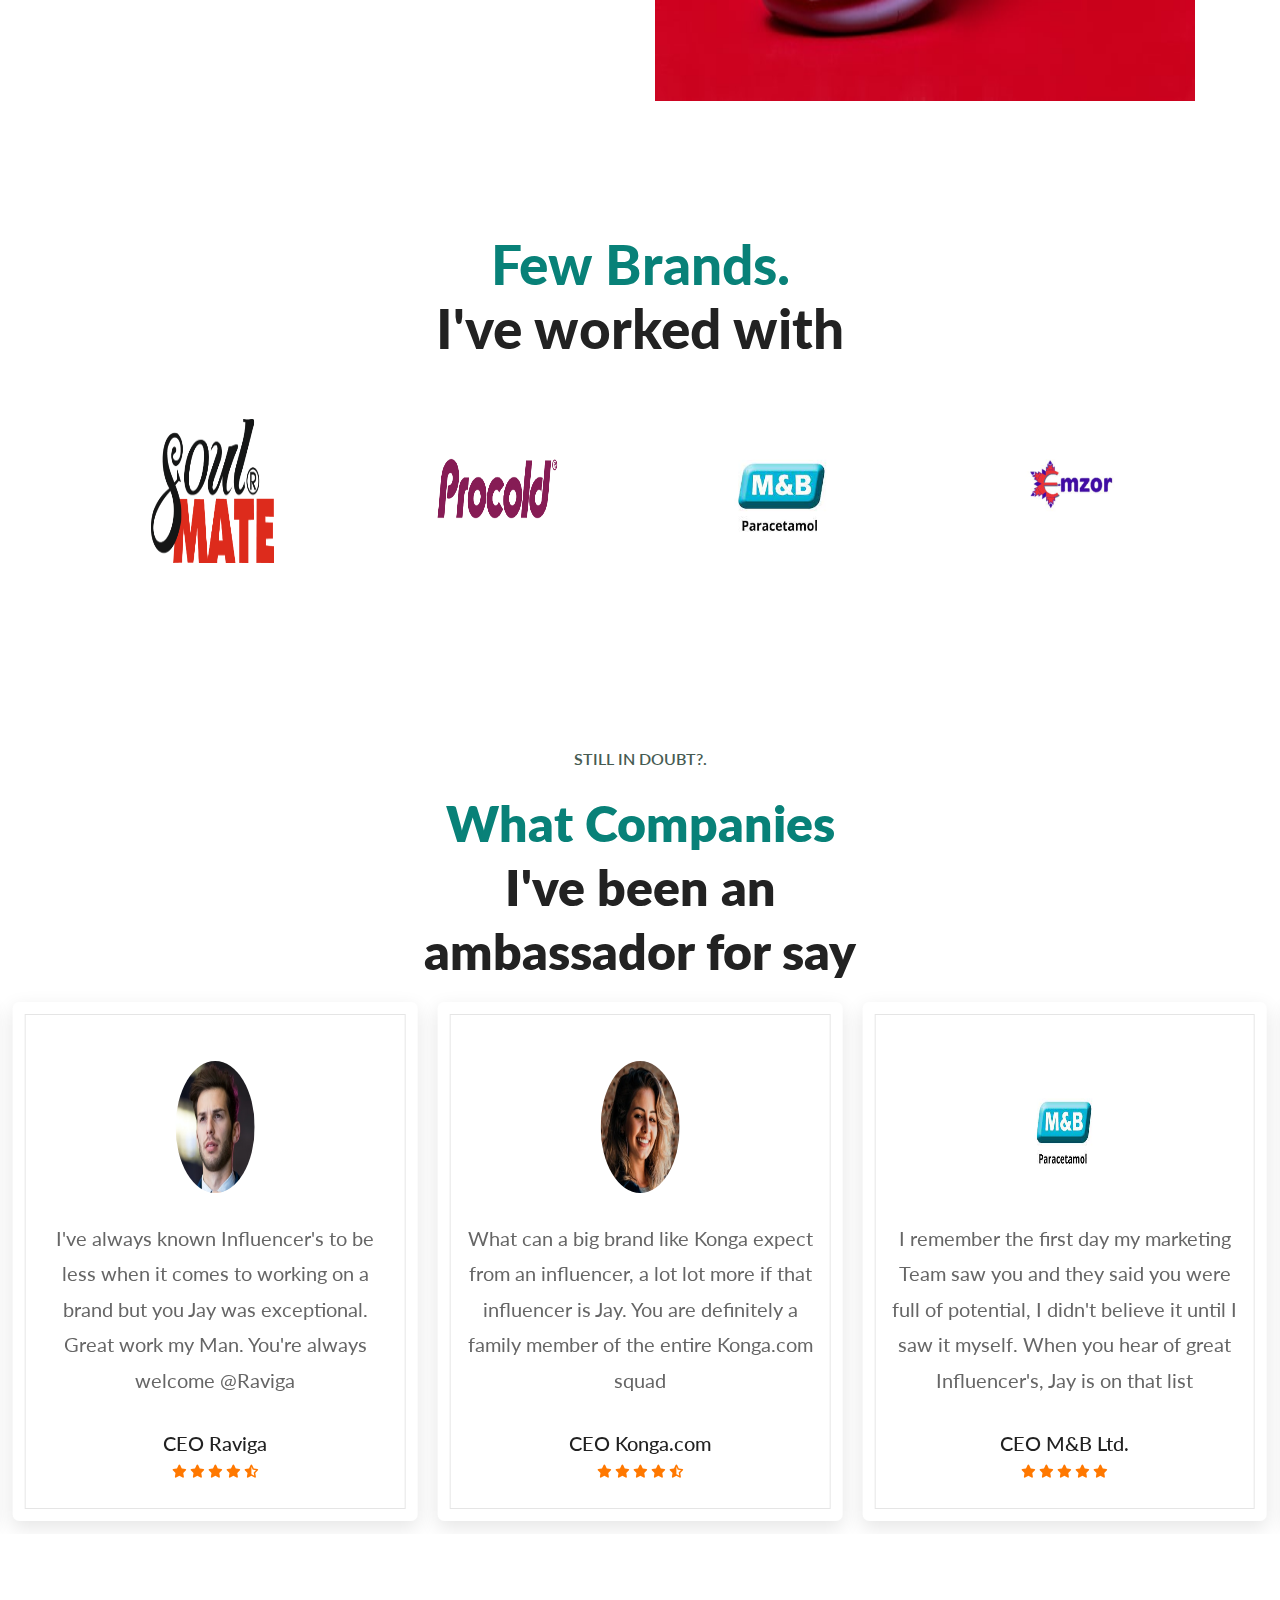
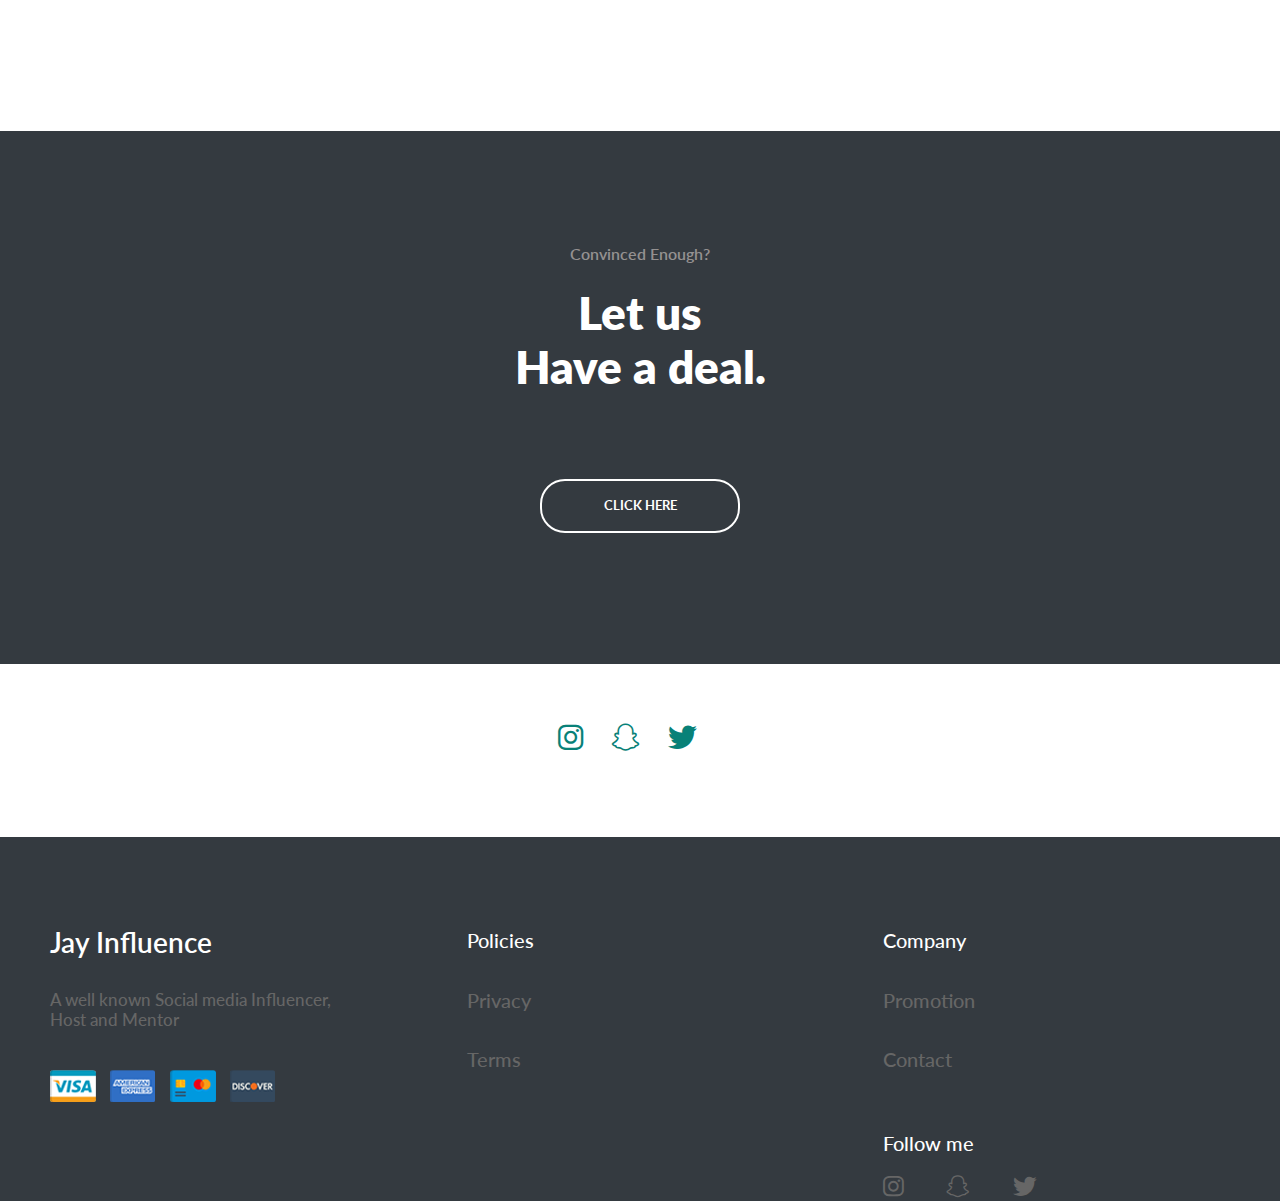
==== commit 996b0058: "done with all the images in products.html" ====
--- a/index.html
+++ b/index.html
@@ -32,7 +32,7 @@
 
 
     <section id="header">
-        <a href="#"><img src="./img/1Nike.jpeg" class="logo" height="35" width="40" alt=""></a>
+        <a href="#"><img src="./img/1Nike.jpeg" class="logo" height="55" width="45" alt=""></a>
 
         <div>
             <ul id="navbar">
@@ -56,7 +56,7 @@
                     <button type="button" class="btn-buy"><span><a href="https://www.instagram.com/emmanuel.9944/">Buy
                                 Now</a></span></button>
                     <!-- Cart Close -->
-                    <i class="bx bx-x" id="close-cart">X</i>
+                    <i class="bx bx-x" id="close-cart"></i>
                 </div>
             </ul>
         </div>
@@ -182,7 +182,7 @@
             <div class="row">
 
                 <div class="col-md-6 col-xs-6 col-sm-6 col-lg-6">
-                    <img src="./img/bannerButton.jpg" width="100%" height="680px" alt="">
+                    <img src="./img/familiar2.jpg" width="100%" height="680px" alt="">
                 </div>
                 <div class="col-md-6 col-xs-6 col-sm-6 col-lg-6">
                     <h6>WHO IS JAY?</h6>
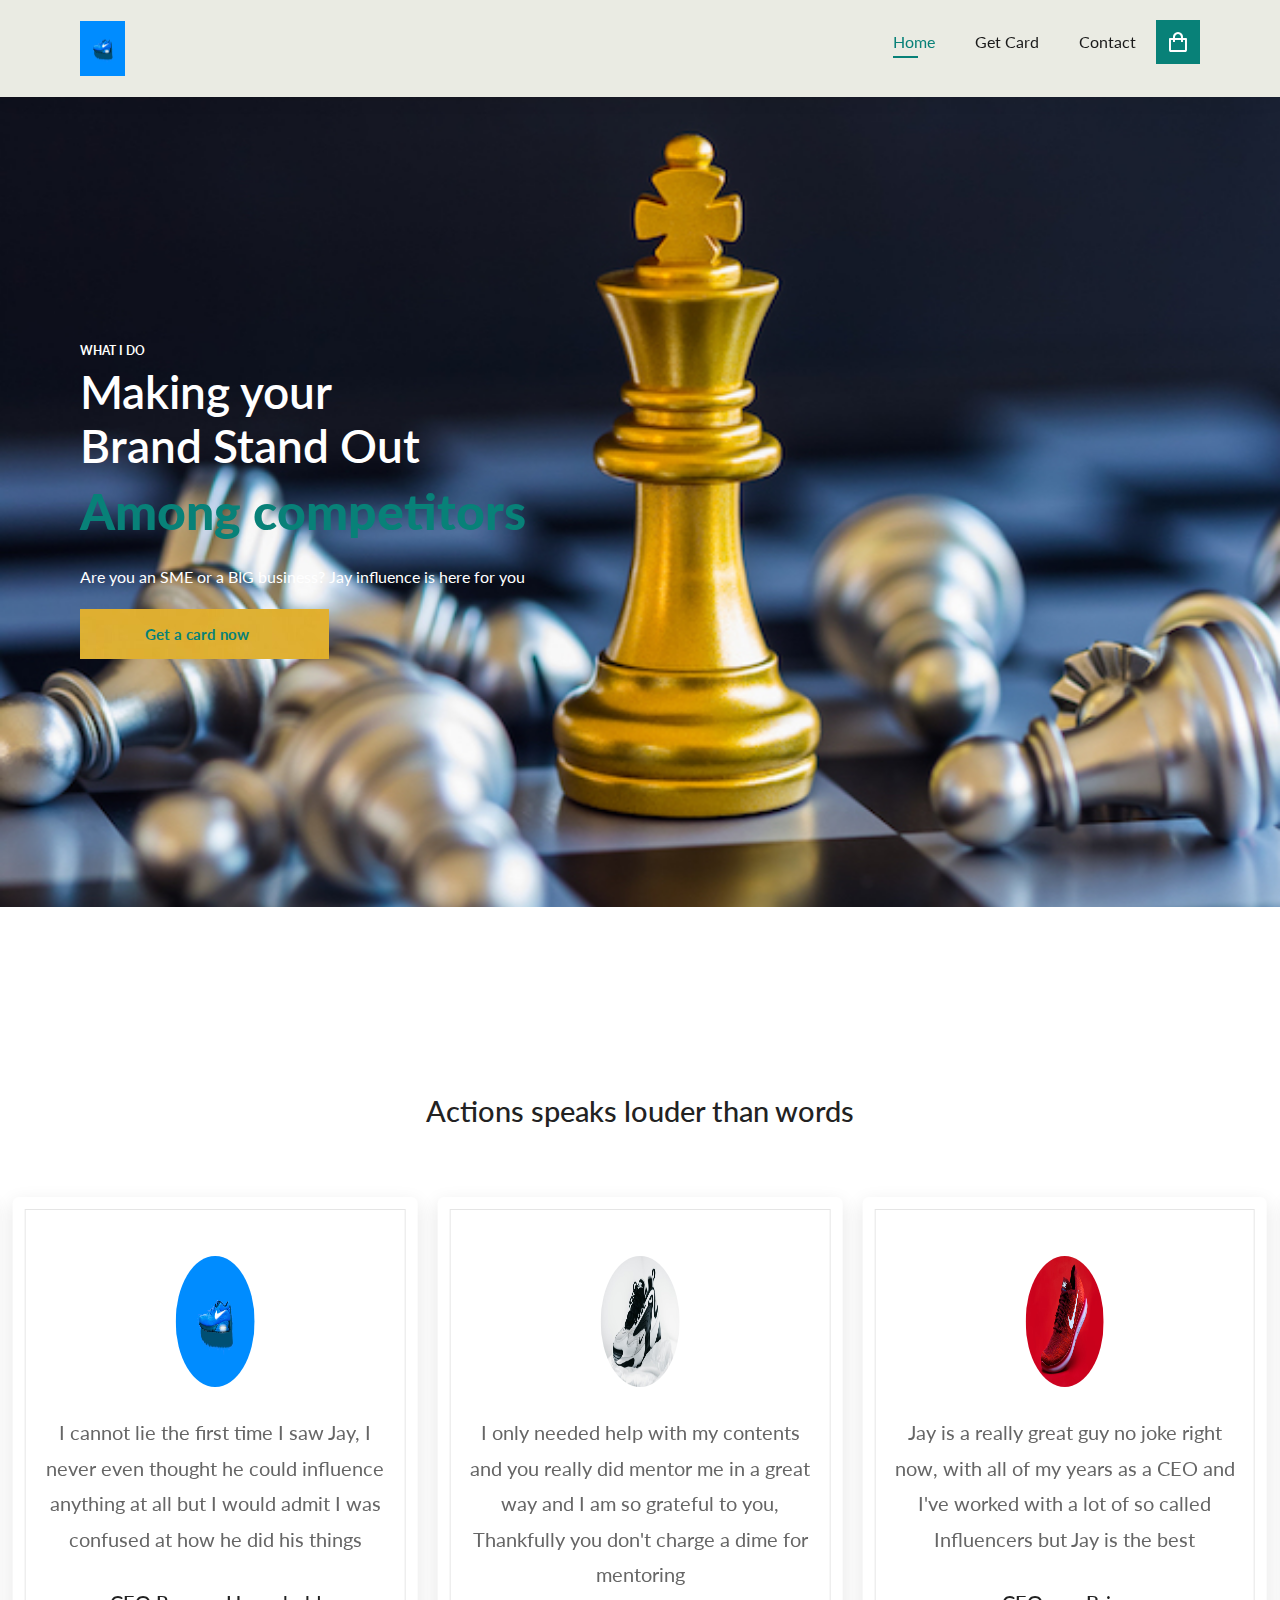
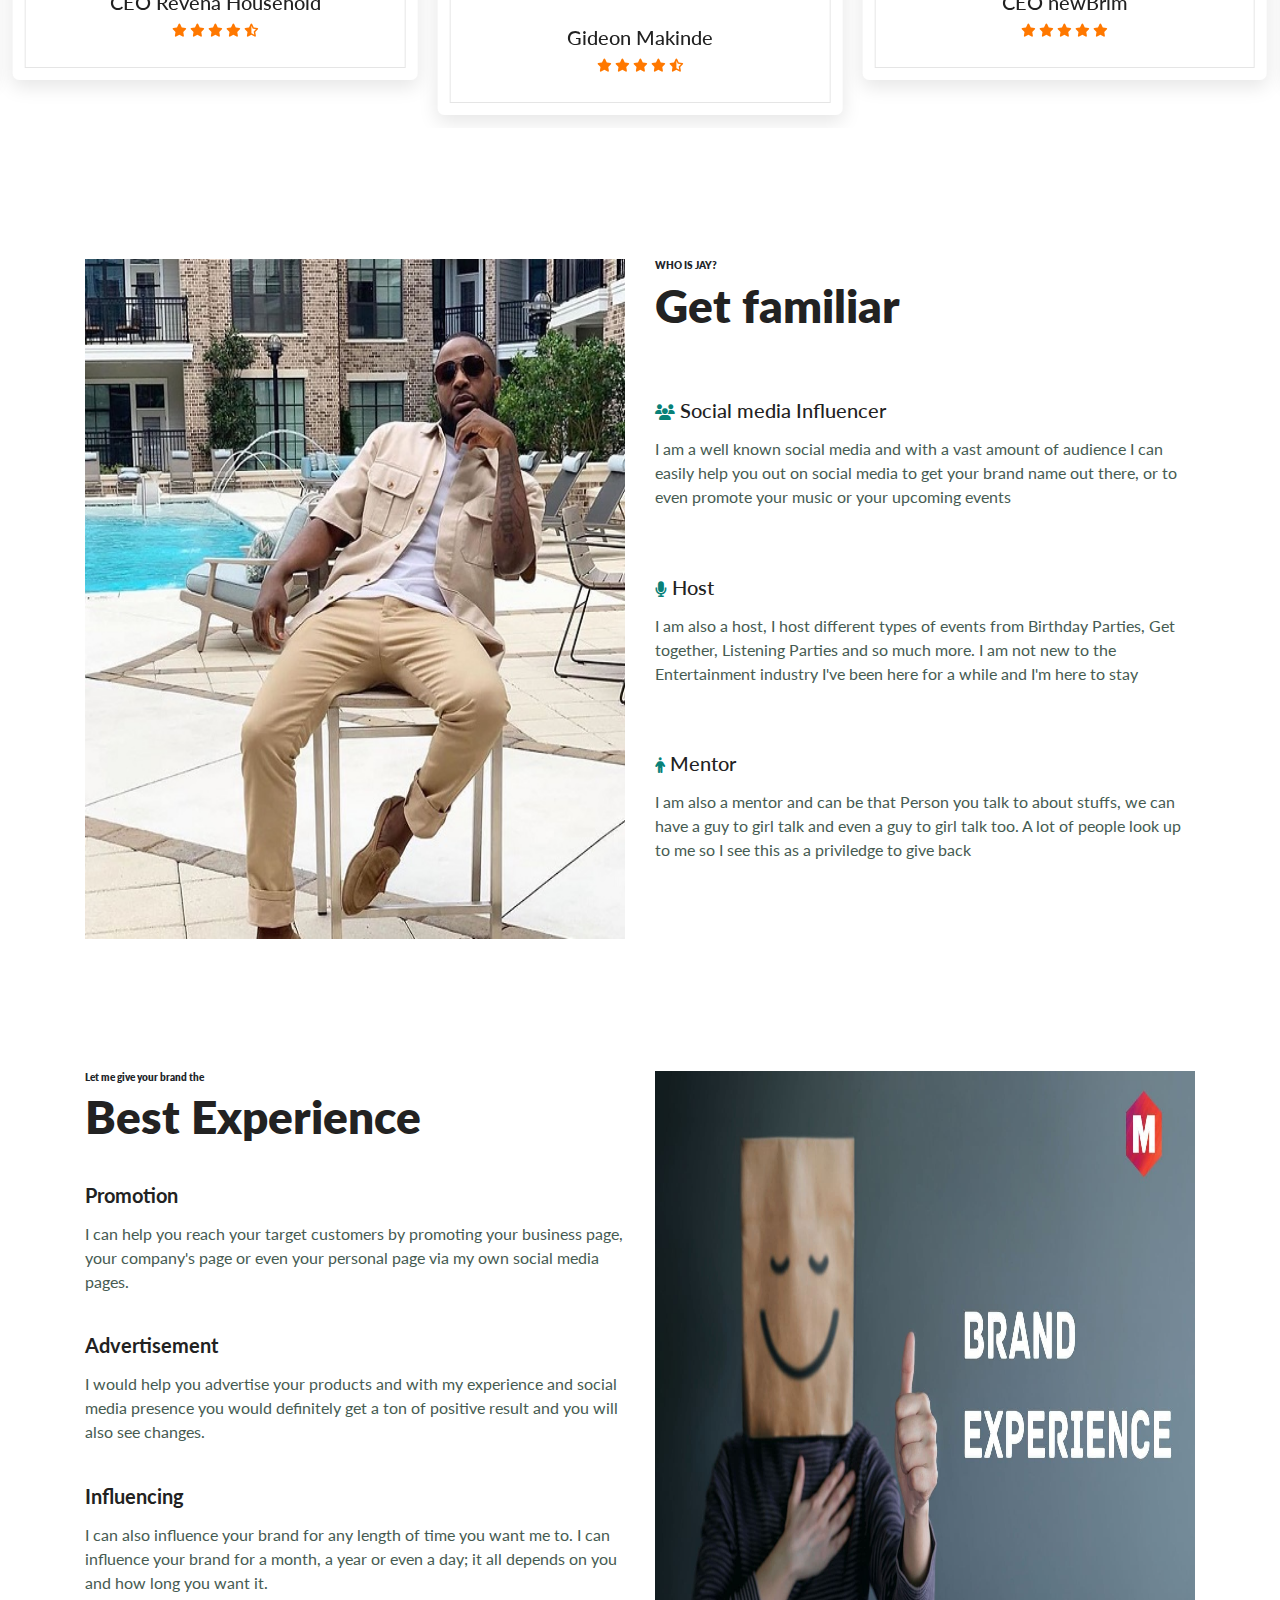
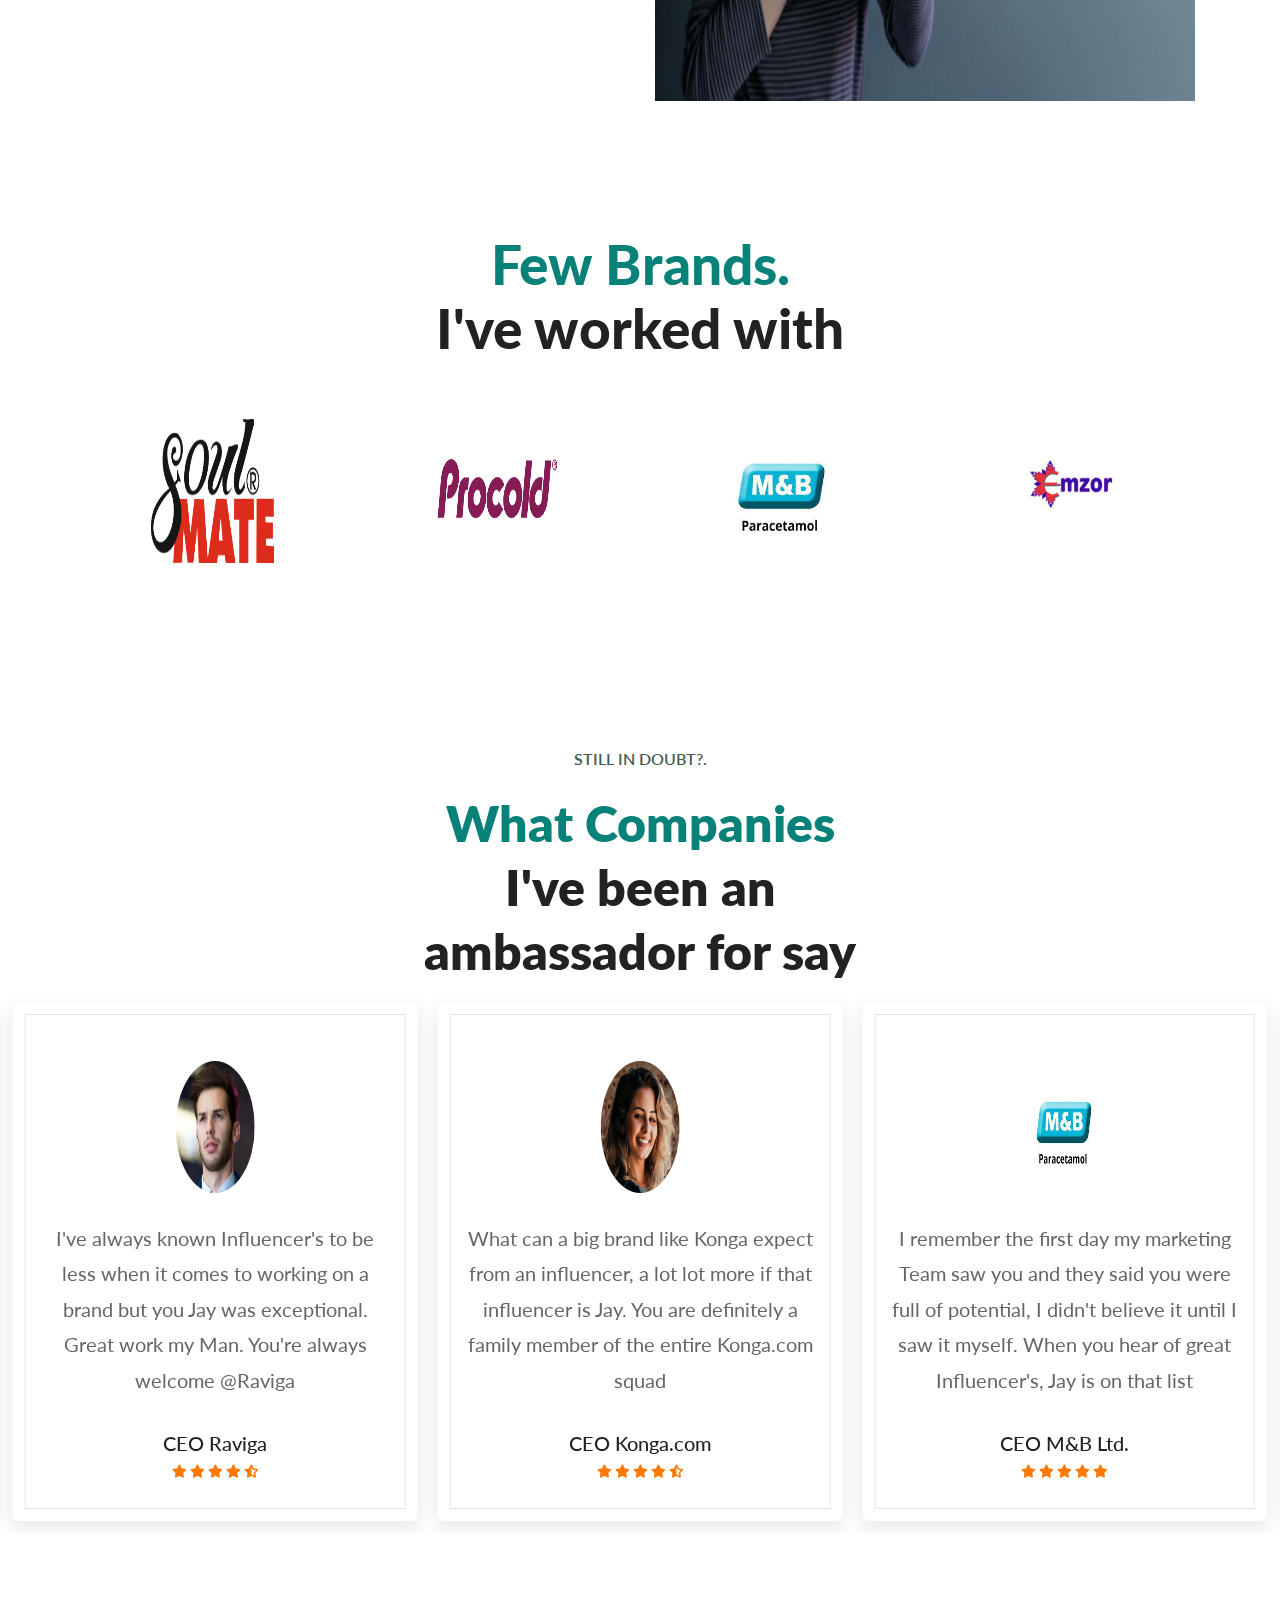
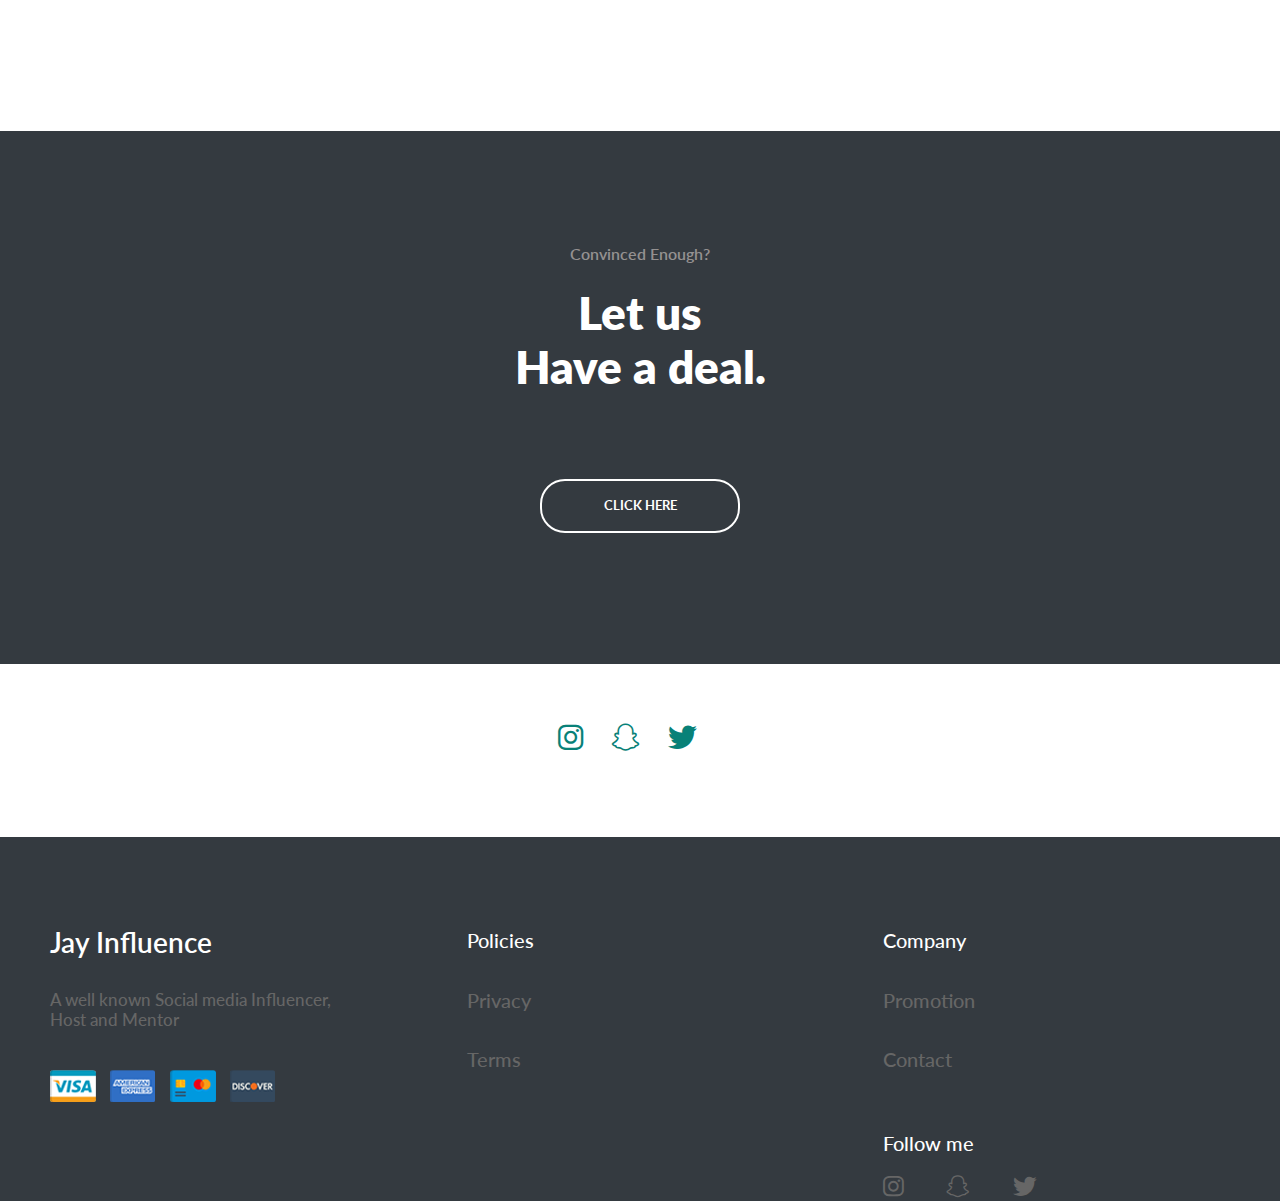
==== commit 784bc094: "done with the Project, writing README now" ====
--- a/index.html
+++ b/index.html
@@ -243,7 +243,7 @@
                     </div>
                 </div>
                 <div class="col-md-6 col-xs-6 col-sm-6 col-lg-6">
-                    <img src="./img/4red.jpeg" width="100%" height="630px" alt="">
+                    <img src="./img/brandExperience.jpg" width="100%" height="630px" alt="">
                 </div>
 
             </div>
--- a/css/styles.css
+++ b/css/styles.css
@@ -132,7 +132,7 @@
 /* Done with the navigation: styling the home page */
 
 #hero {
-    background-image: url(../img/bannerBg2.jpg);
+    background-image: url(../img/brandStand.jpg);
     height: 90vh;
     width: 100%;
     background-position: top 25% right 0%;
@@ -148,9 +148,17 @@
 #hero h4 {
     padding-bottom: 15px;
 }
+#hero h6{
+    color: #fff;
+}
+
+#hero p{
+    color: #fff;
+}
 
 #hero h2 {
     font-weight: 600;
+    color: #fff;
 }
 
 #hero h1 {
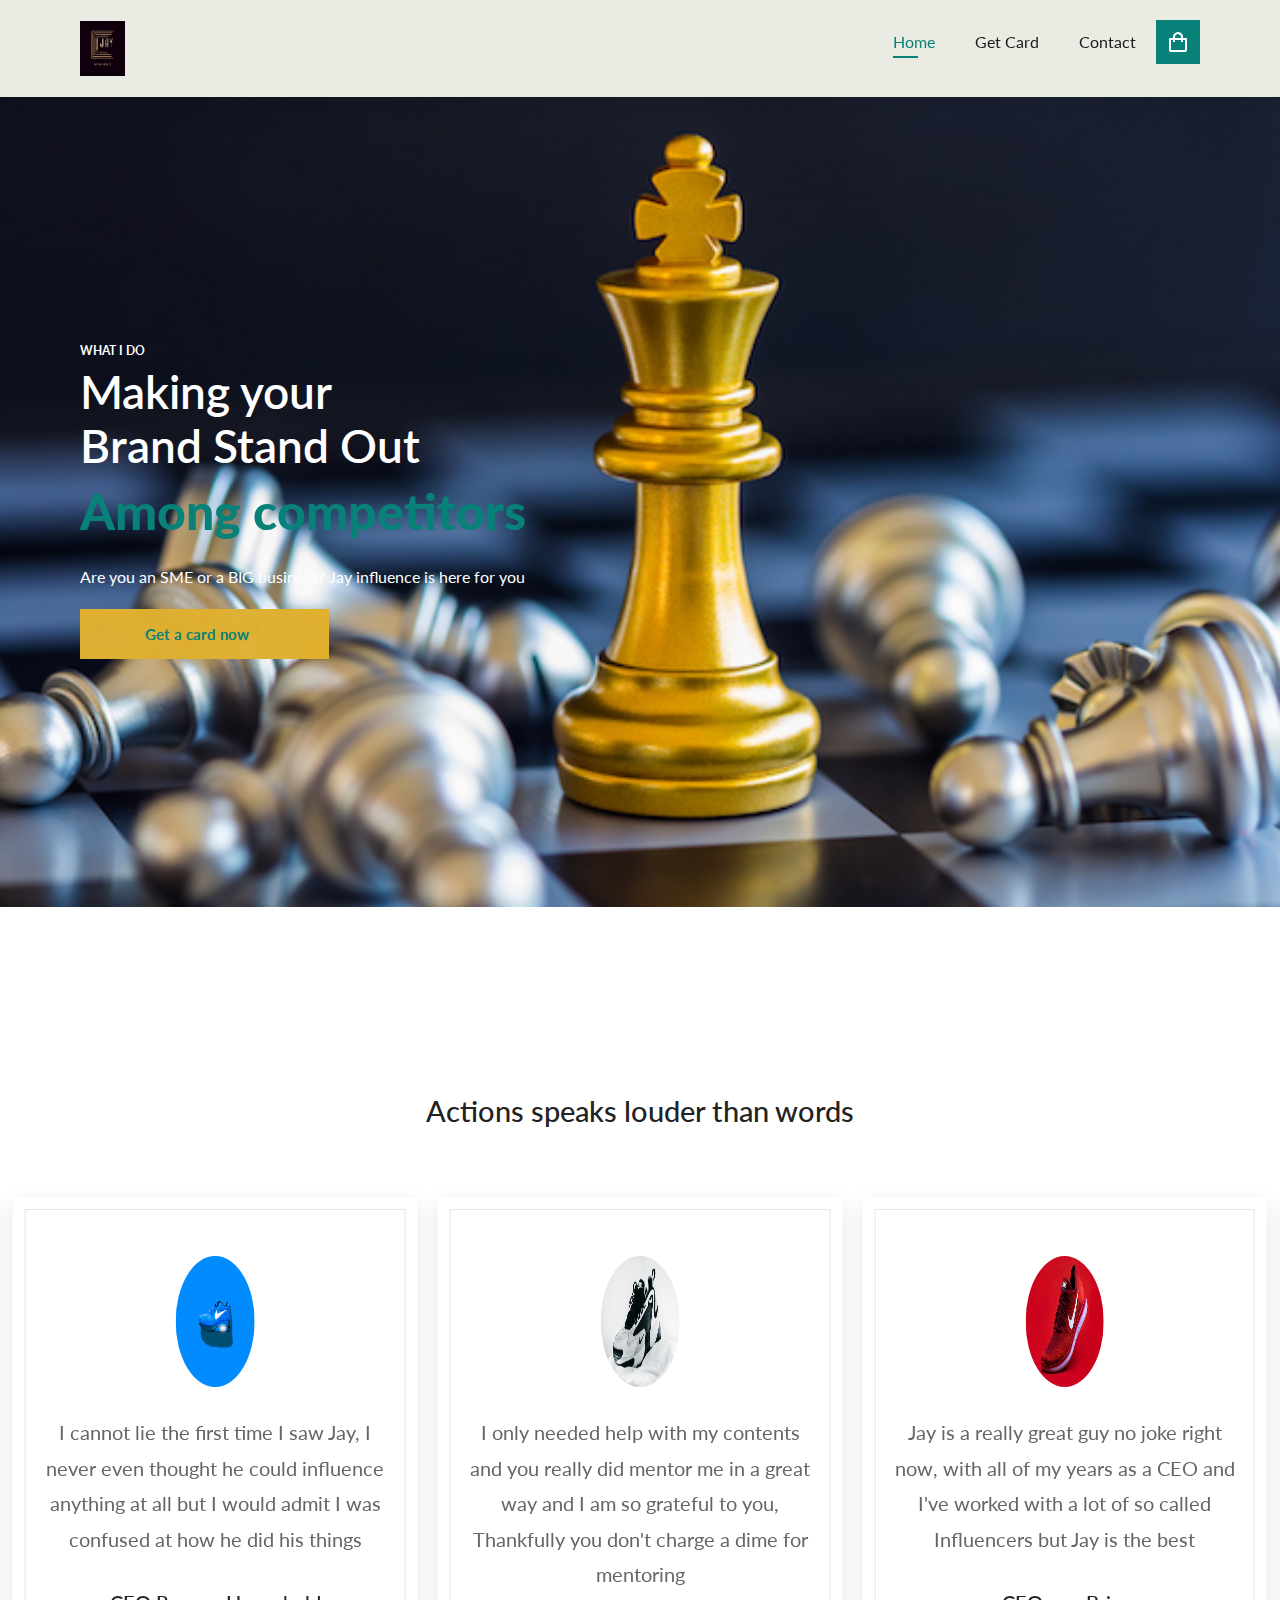
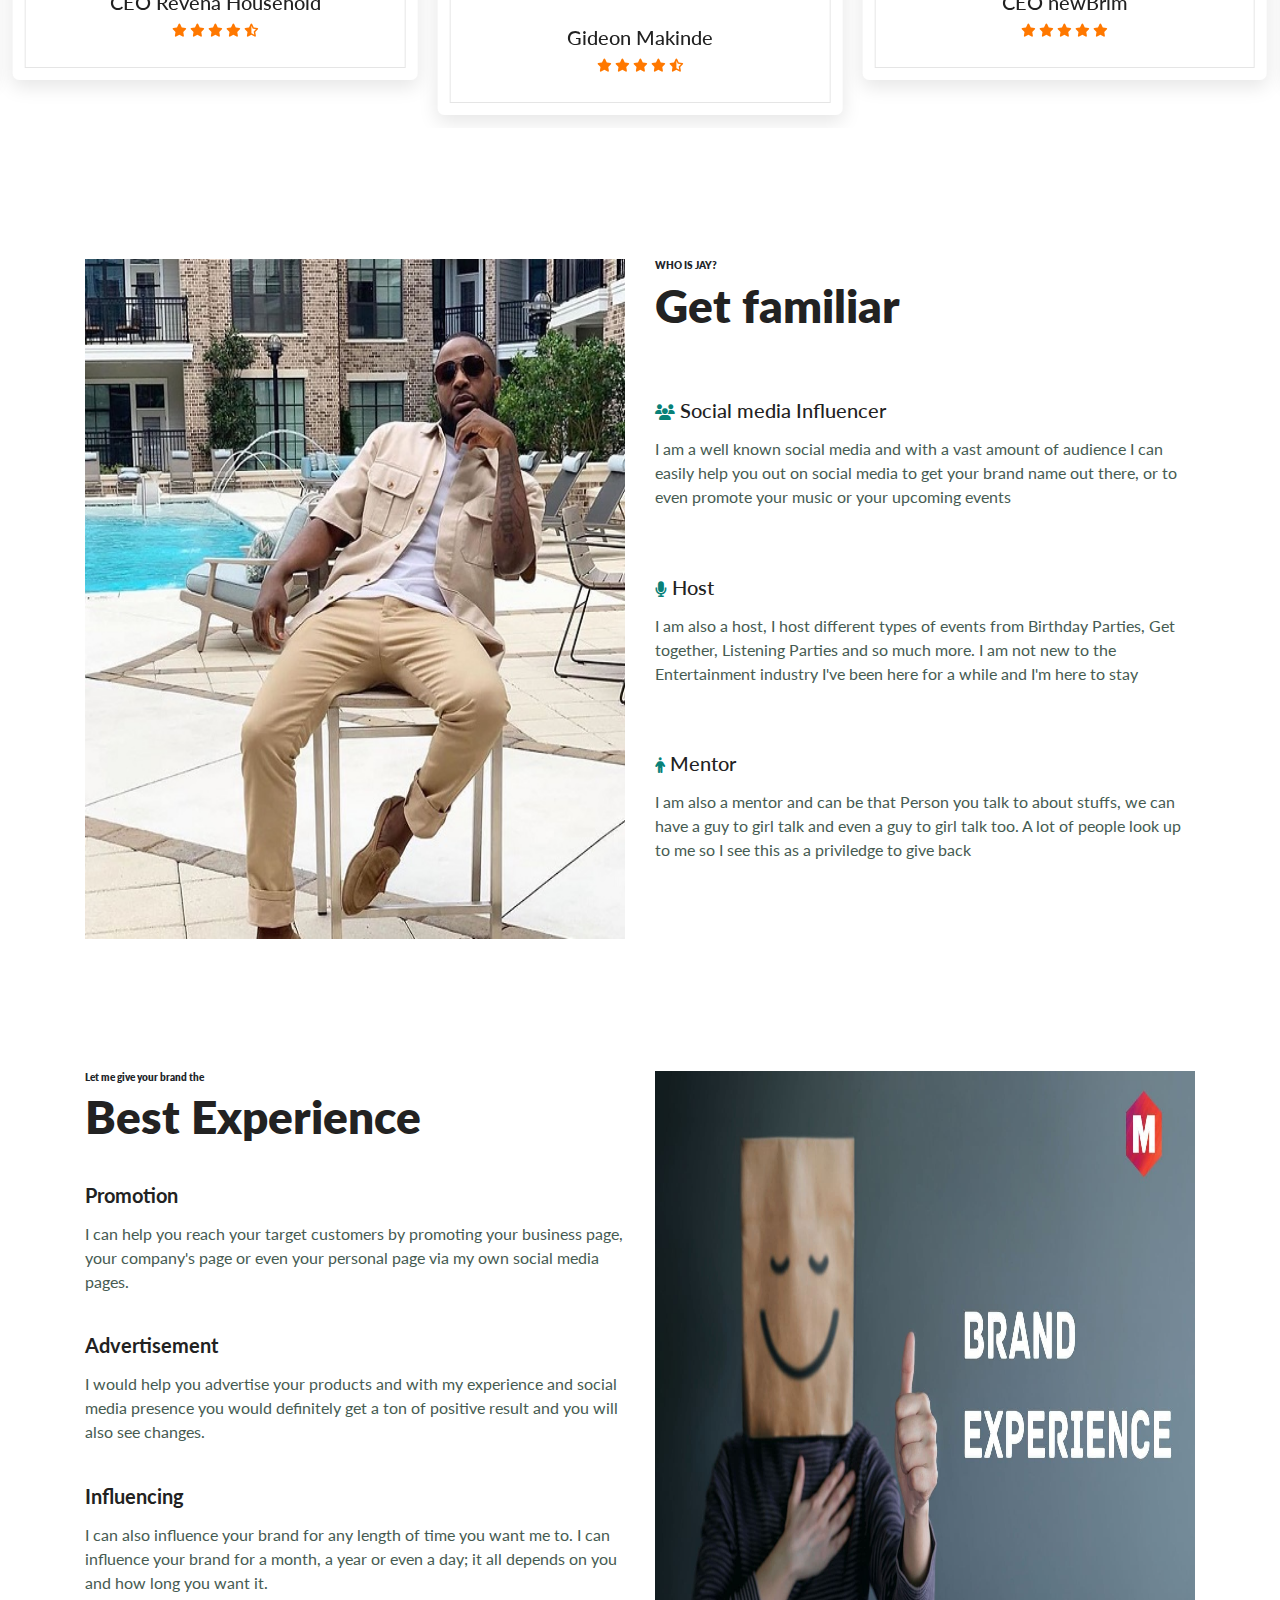
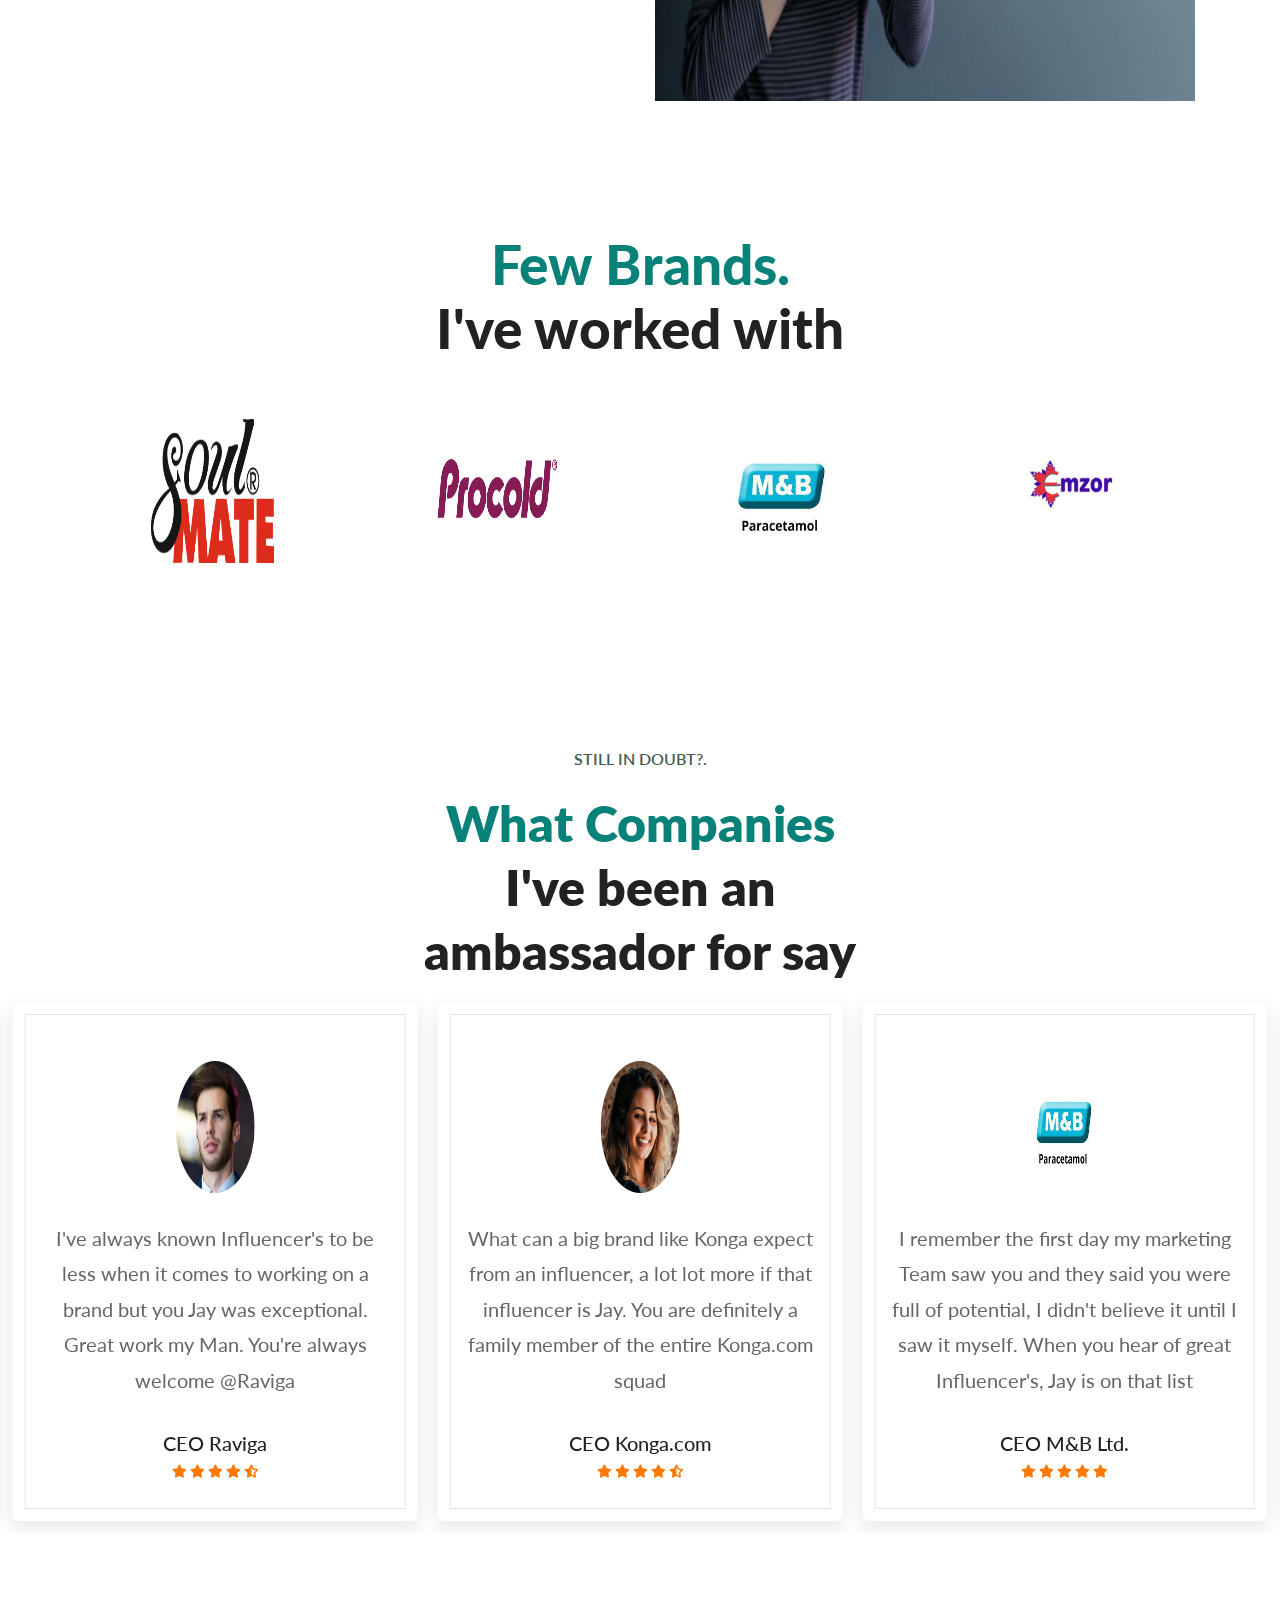
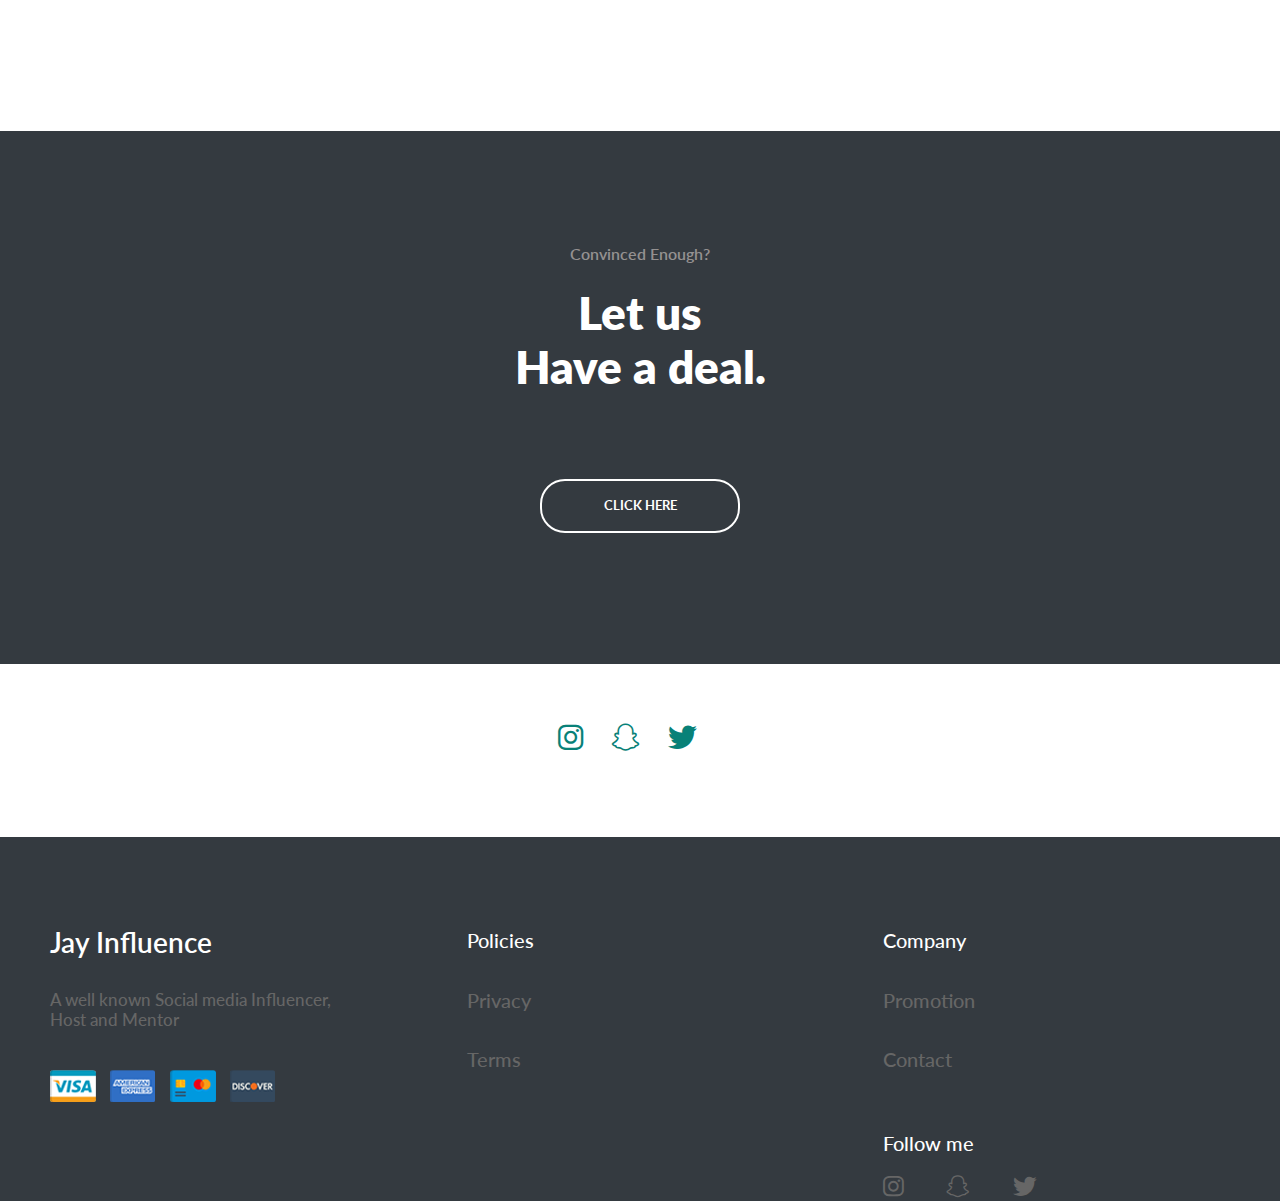
==== commit 2918b559: "added a logo to all pages" ====
--- a/index.html
+++ b/index.html
@@ -10,6 +10,7 @@
         rel="stylesheet">
     <link rel="stylesheet" href="./css/bootstrap.css">
     <link rel="stylesheet" href="./css/styles.css">
+    <link rel="icon" href="./img/jayLogo.png">
 
     <!-- linking jQuery  -->
     <script src="./js/jquery-3.6.0.js"></script>
@@ -32,7 +33,7 @@
 
 
     <section id="header">
-        <a href="#"><img src="./img/1Nike.jpeg" class="logo" height="55" width="45" alt=""></a>
+        <a href="#"><img src="./img/jayLogo.png" class="logo" height="55" width="45" alt=""></a>
 
         <div>
             <ul id="navbar">
--- a/css/styles.css
+++ b/css/styles.css
@@ -876,7 +876,7 @@
         font-size: 1.9rem;
     }
     .logo{
-        height: 6.5rem;
+        height: 5rem;
         width: 5rem;
 
     }
